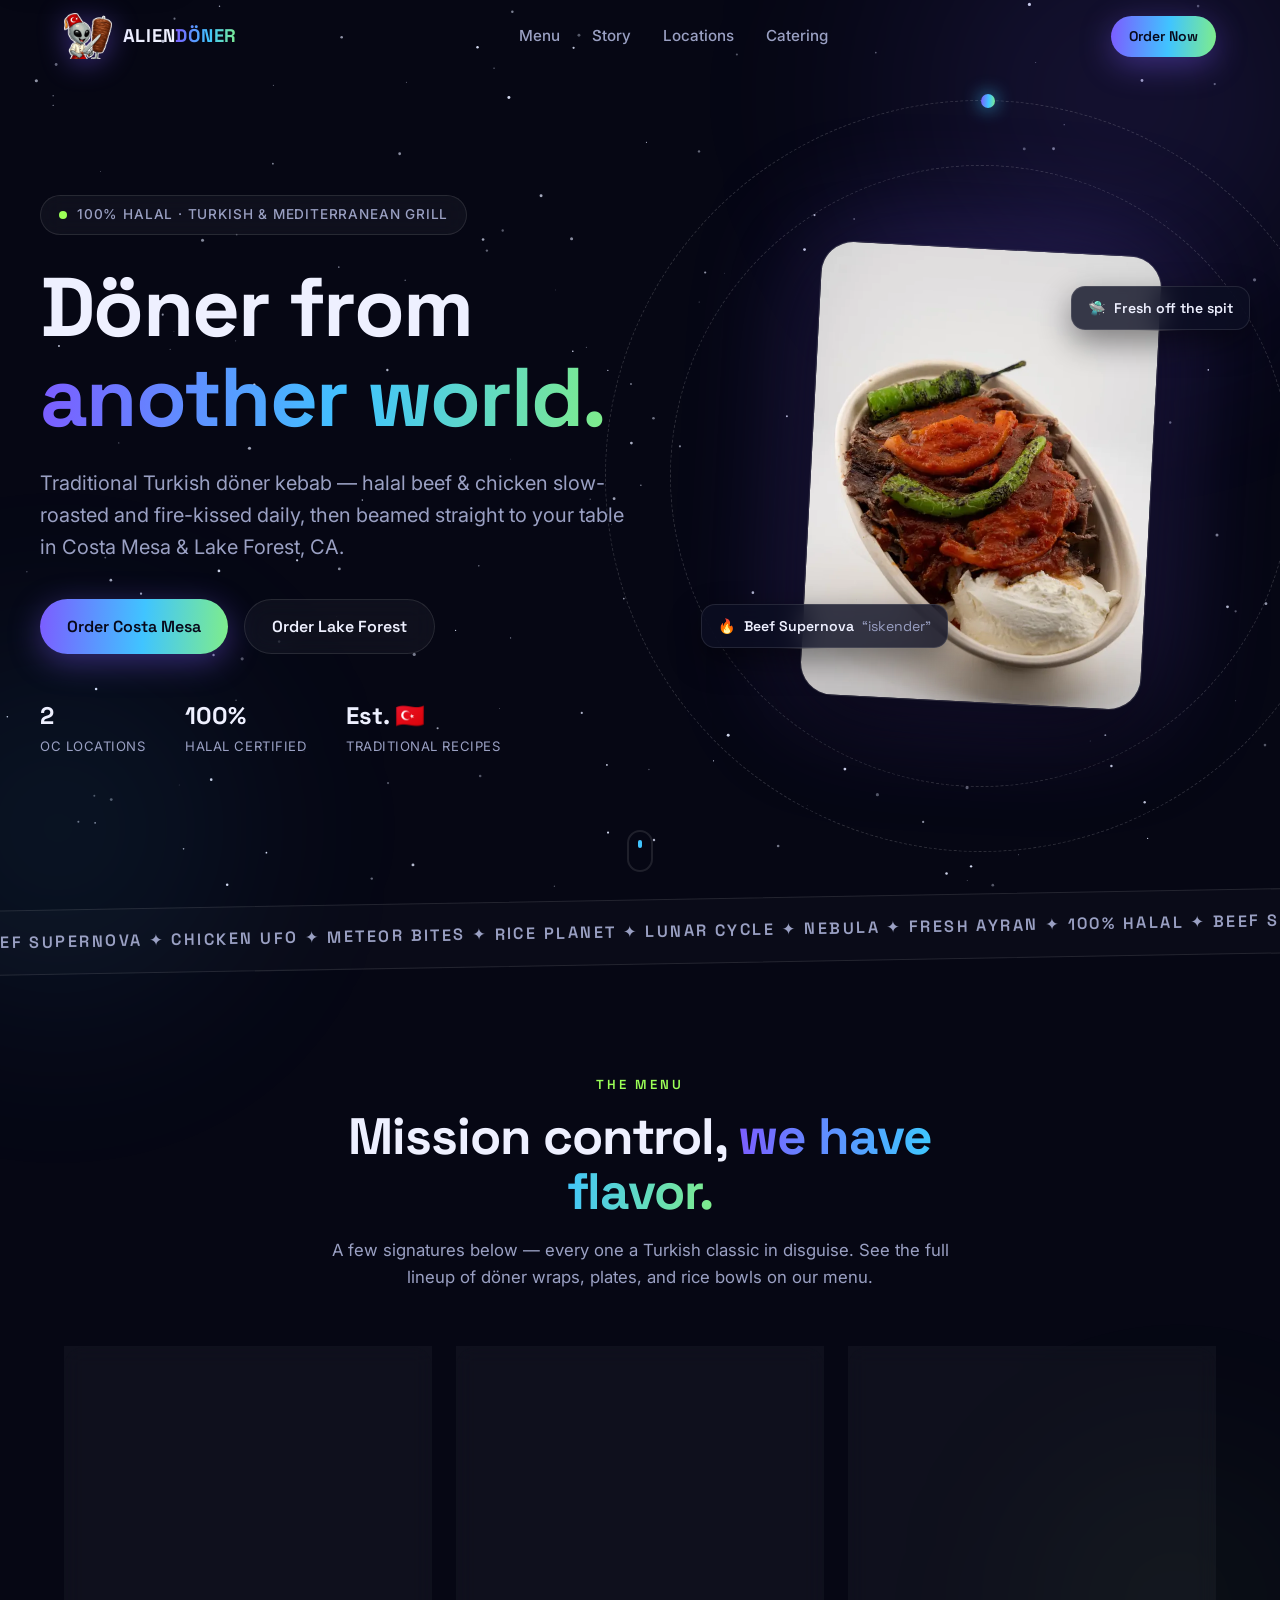
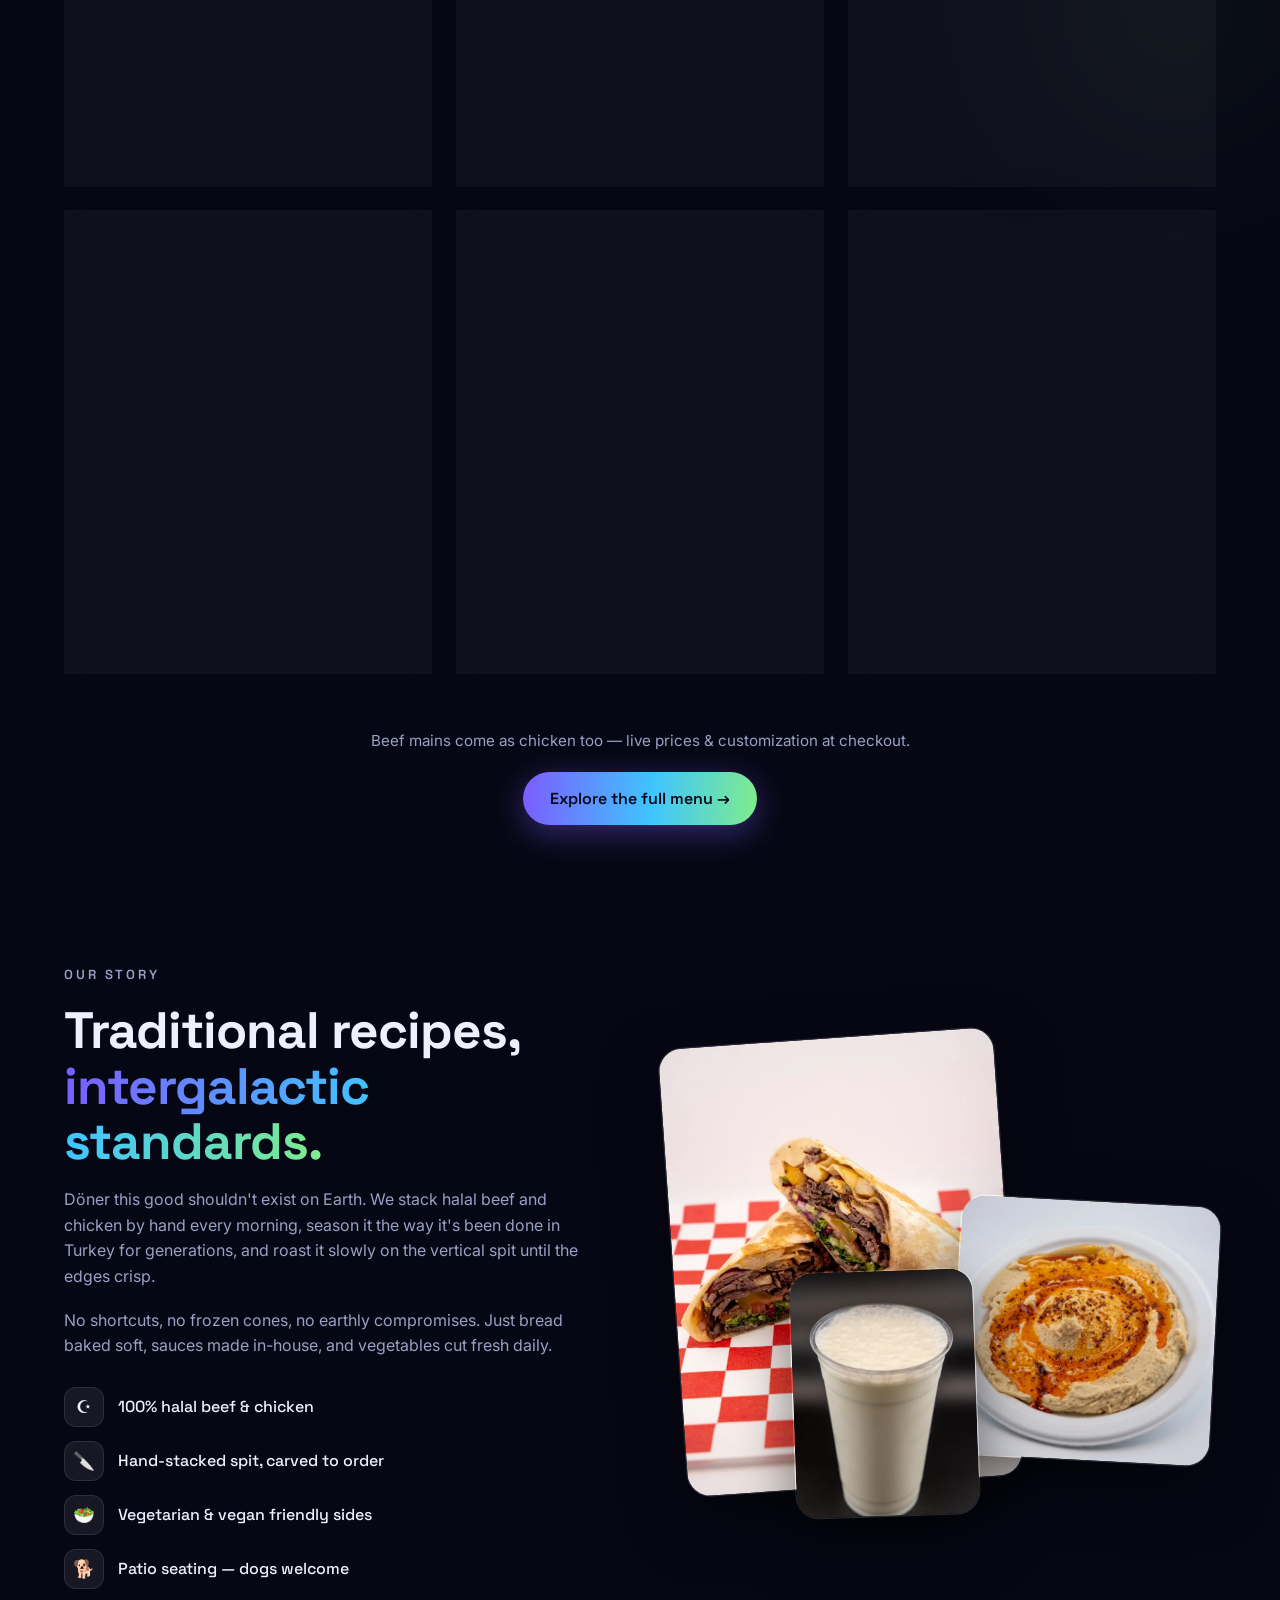
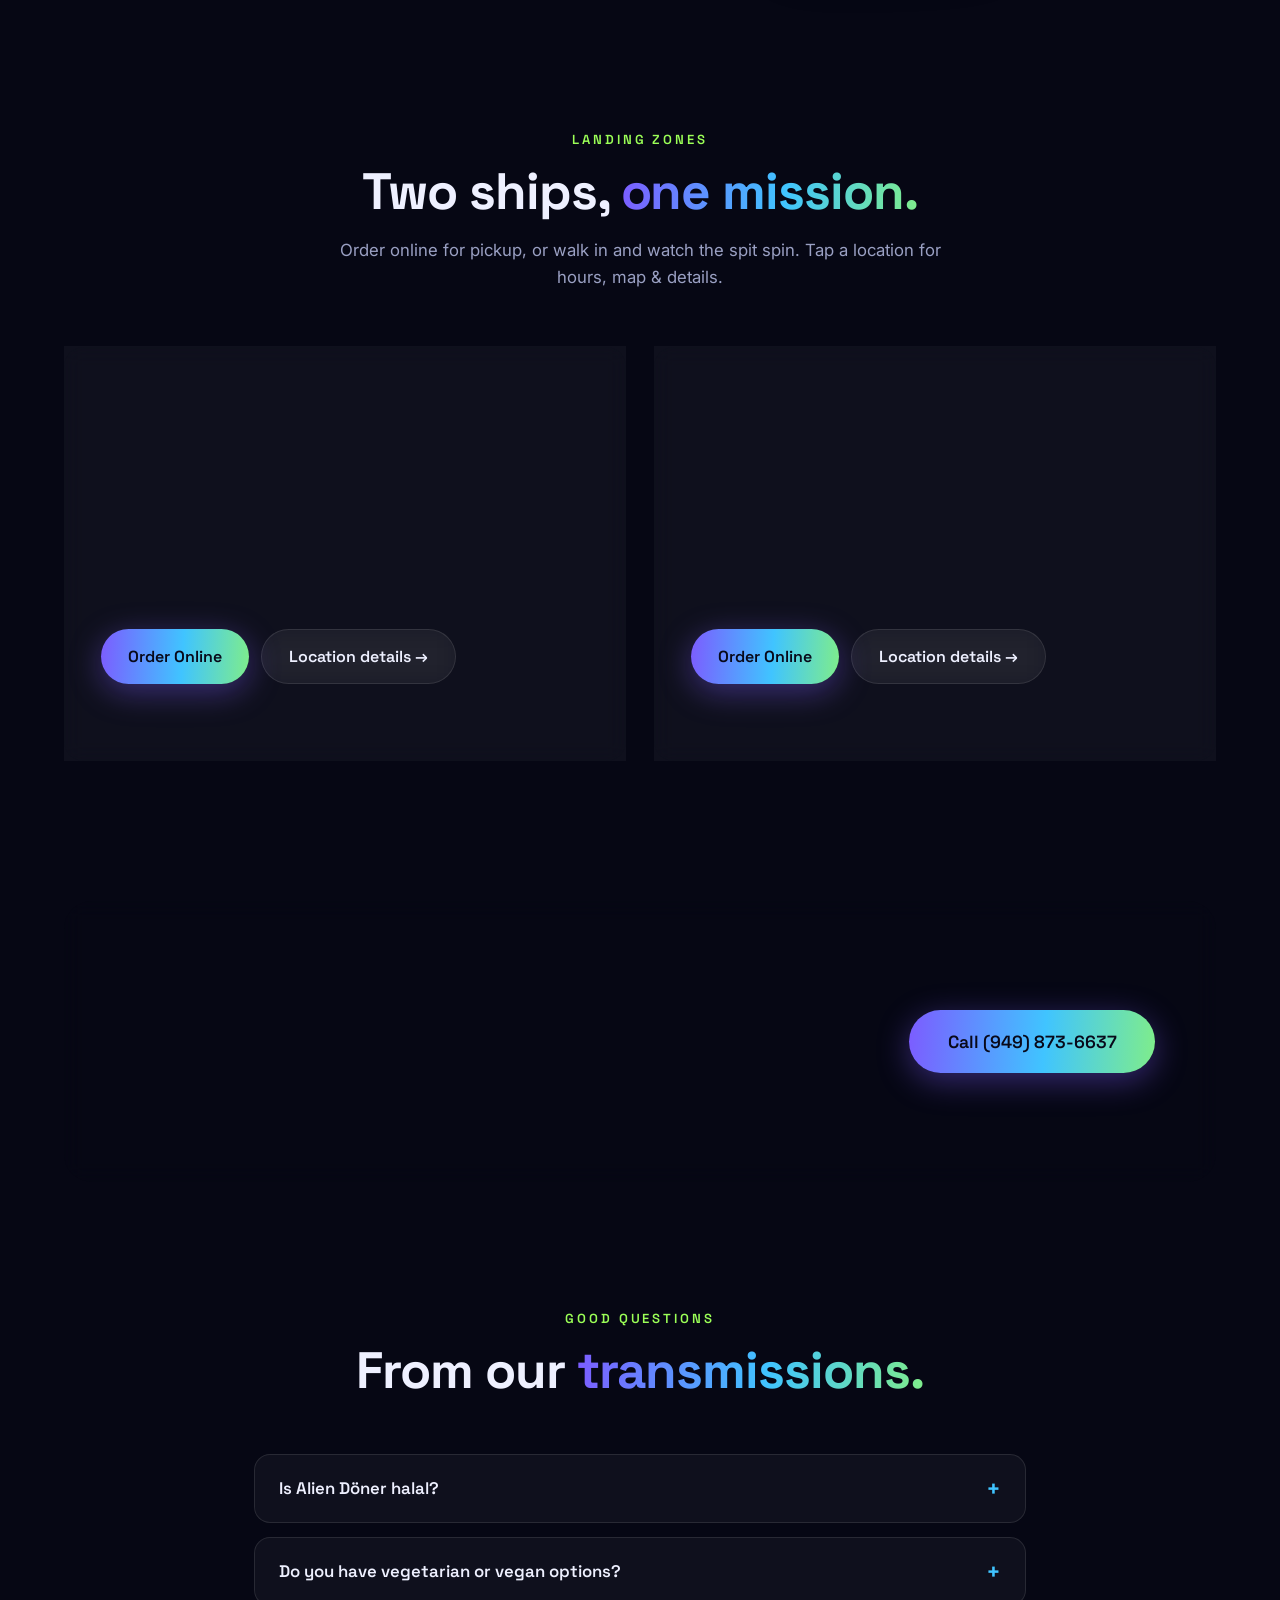
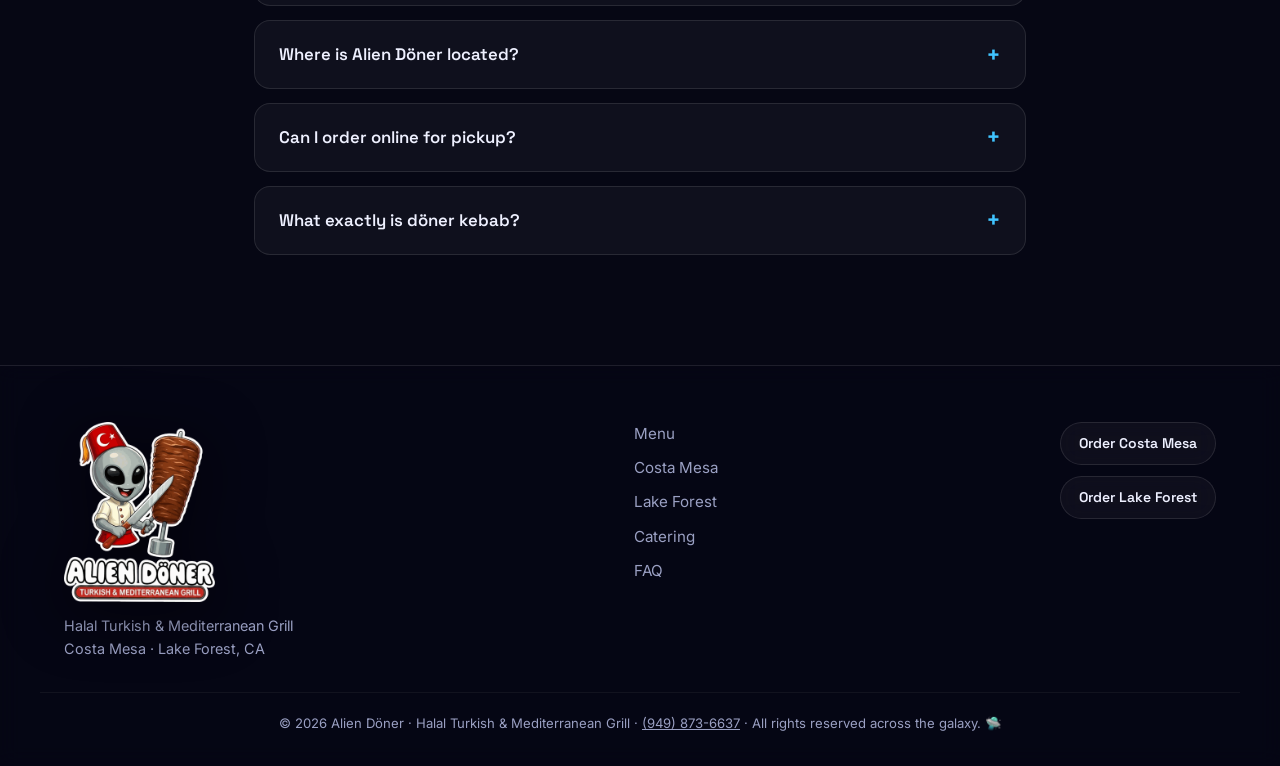
==== index.html @ 4d42b738 "Discourage pinch-zoom + harden layout at zoom/overscroll - Add maximum-scale=1, user-scalable=no, vi" ====
<!DOCTYPE html>
<html lang="en">
<head>
  <meta charset="UTF-8">
  <meta name="viewport" content="width=device-width, initial-scale=1.0, maximum-scale=1.0, user-scalable=no, viewport-fit=cover">
  <title>Alien Döner — Halal Turkish Döner &amp; Mediterranean Grill | Costa Mesa &amp; Lake Forest, CA</title>
  <meta name="description" content="Alien Döner serves 100% halal Turkish &amp; Mediterranean food — döner kebab, shawarma-style wraps, iskender, beyti &amp; rice plates — made with traditional recipes. Two Orange County locations in Costa Mesa &amp; Lake Forest, CA. Order online for pickup.">
  <link rel="canonical" href="https://aliendoner.com/">
  <meta name="theme-color" content="#060714">
  <meta name="robots" content="index, follow, max-image-preview:large">
  <meta name="keywords" content="halal döner, doner kebab, Turkish food, Mediterranean grill, shawarma, iskender, Costa Mesa halal, Lake Forest halal, Orange County döner">

  <!-- Open Graph -->
  <meta property="og:site_name" content="Alien Döner">
  <meta property="og:title" content="Alien Döner — Döner From Another World">
  <meta property="og:description" content="100% halal Turkish &amp; Mediterranean grill. Traditional recipes, cosmic flavor. Costa Mesa &amp; Lake Forest, CA.">
  <meta property="og:type" content="restaurant">
  <meta property="og:url" content="https://aliendoner.com/">
  <meta property="og:image" content="https://aliendoner.com/images/beef-supernova.jpg">
  <meta property="og:image:alt" content="Beef Supernova — halal beef döner iskender with yogurt and tomato sauce">
  <meta property="og:locale" content="en_US">
  <!-- Twitter -->
  <meta name="twitter:card" content="summary_large_image">
  <meta name="twitter:title" content="Alien Döner — Döner From Another World">
  <meta name="twitter:description" content="100% halal Turkish &amp; Mediterranean grill in Costa Mesa &amp; Lake Forest, CA.">
  <meta name="twitter:image" content="https://aliendoner.com/images/beef-supernova.jpg">

  <link rel="icon" type="image/png" href="/images/logo-mark.png">
  <link rel="apple-touch-icon" href="/images/logo-mark.png">
  <link rel="manifest" href="/site.webmanifest">
  <link rel="preconnect" href="https://fonts.googleapis.com">
  <link rel="preconnect" href="https://fonts.gstatic.com" crossorigin>
  <link href="https://fonts.googleapis.com/css2?family=Space+Grotesk:wght@400;500;600;700&family=Inter:wght@400;500;600&display=swap" rel="stylesheet">
  <link rel="stylesheet" href="/css/styles.css">

  <script type="application/ld+json">
  {
    "@context": "https://schema.org",
    "@graph": [
      {
        "@type": "WebSite",
        "@id": "https://aliendoner.com/#website",
        "url": "https://aliendoner.com/",
        "name": "Alien Döner",
        "description": "Halal Turkish & Mediterranean grill in Orange County, CA.",
        "inLanguage": "en-US"
      },
      {
        "@type": "Restaurant",
        "@id": "https://aliendoner.com/costa-mesa.html#restaurant",
        "name": "Alien Döner — Costa Mesa",
        "url": "https://aliendoner.com/costa-mesa.html",
        "image": [
          "https://aliendoner.com/images/beef-supernova.jpg",
          "https://aliendoner.com/images/chicken-ufo.jpg",
          "https://aliendoner.com/images/beef-rice-planet.jpg"
        ],
        "logo": "https://aliendoner.com/images/logo-full.png",
        "servesCuisine": ["Turkish", "Mediterranean", "Halal", "Kebab"],
        "priceRange": "$$",
        "telephone": "+19498736637",
        "menu": "https://aliendoner.com/menu.html",
        "acceptsReservations": "False",
        "address": {
          "@type": "PostalAddress",
          "streetAddress": "560 W 19th St, Ste C",
          "addressLocality": "Costa Mesa",
          "addressRegion": "CA",
          "postalCode": "92627",
          "addressCountry": "US"
        },
        "geo": { "@type": "GeoCoordinates", "latitude": 33.6386, "longitude": -117.9264 },
        "openingHoursSpecification": [
          { "@type": "OpeningHoursSpecification", "dayOfWeek": ["Sunday","Monday","Tuesday","Wednesday","Thursday"], "opens": "11:00", "closes": "23:59" },
          { "@type": "OpeningHoursSpecification", "dayOfWeek": ["Friday","Saturday"], "opens": "11:00", "closes": "02:00" }
        ],
        "sameAs": ["https://www.yelp.com/biz/alien-doner-costa-mesa-5"]
      },
      {
        "@type": "Restaurant",
        "@id": "https://aliendoner.com/lake-forest.html#restaurant",
        "name": "Alien Döner — Lake Forest",
        "url": "https://aliendoner.com/lake-forest.html",
        "image": [
          "https://aliendoner.com/images/beef-supernova.jpg",
          "https://aliendoner.com/images/chicken-ufo.jpg",
          "https://aliendoner.com/images/beef-rice-planet.jpg"
        ],
        "logo": "https://aliendoner.com/images/logo-full.png",
        "servesCuisine": ["Turkish", "Mediterranean", "Halal", "Kebab"],
        "priceRange": "$$",
        "telephone": "+19498736637",
        "menu": "https://aliendoner.com/menu.html",
        "acceptsReservations": "False",
        "address": {
          "@type": "PostalAddress",
          "streetAddress": "24301 Muirlands Blvd, Ste S",
          "addressLocality": "Lake Forest",
          "addressRegion": "CA",
          "postalCode": "92630",
          "addressCountry": "US"
        },
        "geo": { "@type": "GeoCoordinates", "latitude": 33.6456, "longitude": -117.6889 },
        "openingHoursSpecification": [
          { "@type": "OpeningHoursSpecification", "dayOfWeek": ["Monday","Tuesday","Wednesday","Thursday","Friday","Saturday","Sunday"], "opens": "11:00", "closes": "21:00" }
        ],
        "sameAs": ["https://www.yelp.com/biz/alien-doner-lake-forest-23"]
      },
      {
        "@type": "FAQPage",
        "@id": "https://aliendoner.com/#faq",
        "mainEntity": [
          { "@type": "Question", "name": "Is Alien Döner halal?", "acceptedAnswer": { "@type": "Answer", "text": "Yes. All of our beef and chicken döner is 100% halal, and it's carved fresh to order from the vertical spit." } },
          { "@type": "Question", "name": "Do you have vegetarian or vegan options?", "acceptedAnswer": { "@type": "Answer", "text": "Yes. Our hummus, babaganoush, lentil soup, spiced potatoes, and rice pilaf are vegetarian, and several are vegan-friendly." } },
          { "@type": "Question", "name": "Where is Alien Döner located?", "acceptedAnswer": { "@type": "Answer", "text": "We have two Orange County locations: 560 W 19th St in Costa Mesa, CA and 24301 Muirlands Blvd in Lake Forest, CA." } },
          { "@type": "Question", "name": "Can I order Alien Döner online for pickup?", "acceptedAnswer": { "@type": "Answer", "text": "Yes. You can order online for pickup at either location through our ordering links, or call us at (949) 873-6637." } },
          { "@type": "Question", "name": "What is döner kebab?", "acceptedAnswer": { "@type": "Answer", "text": "Döner is Turkish-style meat (beef or chicken) stacked on a vertical rotisserie and slow-roasted, then thinly carved. It's the Turkish cousin of shawarma and gyro, served in wraps, over rice, or on bread." } }
        ]
      }
    ]
  }
  </script>
</head>
<body id="top">
  <a class="skip-link" href="#maincontent">Skip to content</a>
  <canvas id="starfield" aria-hidden="true"></canvas>
  <div class="nebula nebula-1" aria-hidden="true"></div>
  <div class="nebula nebula-2" aria-hidden="true"></div>
  <div class="nebula nebula-3" aria-hidden="true"></div>

  <!-- ============ NAV ============ -->
  <header class="nav" id="nav">
    <div class="nav-inner">
      <a href="/" class="logo" aria-label="Alien Döner home">
        <img class="logo-mark" src="/images/logo-mark.png" alt="" width="46" height="44" aria-hidden="true">
        <span class="logo-text">ALIEN<em>DÖNER</em></span>
      </a>
      <nav class="nav-links" id="navLinks" aria-label="Main">
        <a href="/menu.html">Menu</a>
        <a href="#story">Story</a>
        <a href="#locations">Locations</a>
        <a href="#catering">Catering</a>
      </nav>
      <div class="nav-cta">
        <a class="btn btn-primary btn-sm" href="#locations">Order Now</a>
        <button class="nav-burger" id="navBurger" aria-label="Open menu" aria-expanded="false">
          <span></span><span></span><span></span>
        </button>
      </div>
    </div>
  </header>

  <main id="maincontent" tabindex="-1">
    <!-- ============ HERO ============ -->
    <section class="hero">
      <div class="hero-inner">
        <div class="hero-copy reveal">
          <p class="hero-badge"><span class="pulse-dot" aria-hidden="true"></span> 100% Halal · Turkish &amp; Mediterranean Grill</p>
          <h1 class="hero-title">
            Döner from<br>
            <span class="grad-text">another world.</span>
          </h1>
          <p class="hero-sub">
            Traditional Turkish döner kebab — halal beef &amp; chicken slow-roasted and fire-kissed daily,
            then beamed straight to your table in Costa Mesa &amp; Lake Forest, CA.
          </p>
          <div class="hero-actions">
            <a class="btn btn-primary" href="https://order.thisway.co/alien-doner-costa-mesa" target="_blank" rel="noopener">Order Costa Mesa</a>
            <a class="btn btn-ghost" href="https://order.thisway.co/alien-doner-lake-forest" target="_blank" rel="noopener">Order Lake Forest</a>
          </div>
          <ul class="hero-stats" aria-label="Highlights">
            <li><strong>2</strong><span>OC locations</span></li>
            <li><strong>100%</strong><span>halal certified</span></li>
            <li><strong>Est. 🇹🇷</strong><span>traditional recipes</span></li>
          </ul>
        </div>
        <div class="hero-visual reveal" aria-hidden="true">
          <div class="orbit-ring orbit-ring-1"></div>
          <div class="orbit-ring orbit-ring-2"><span class="orbit-moon"></span></div>
          <figure class="hero-planet">
            <img src="/images/beef-supernova.webp"
                 srcset="/images/beef-supernova-sm.webp 640w, /images/beef-supernova.webp 800w"
                 sizes="(max-width: 960px) 72vw, 340px"
                 alt="Beef Supernova — halal beef döner on pide bread with yogurt and tomato sauce"
                 width="800" height="1200" fetchpriority="high">
          </figure>
          <div class="hero-chip hero-chip-1"><span>🔥</span> Beef Supernova <em>“iskender”</em></div>
          <div class="hero-chip hero-chip-2"><span>🛸</span> Fresh off the spit</div>
        </div>
      </div>
      <a class="scroll-hint" href="#menu" aria-label="Scroll to menu">
        <span class="scroll-hint-dot"></span>
      </a>
    </section>

    <!-- ============ MARQUEE ============ -->
    <div class="marquee" aria-hidden="true">
      <div class="marquee-track">
        <span>BEEF SUPERNOVA ✦ CHICKEN UFO ✦ METEOR BITES ✦ RICE PLANET ✦ LUNAR CYCLE ✦ NEBULA ✦ FRESH AYRAN ✦ 100% HALAL ✦&nbsp;</span>
        <span>BEEF SUPERNOVA ✦ CHICKEN UFO ✦ METEOR BITES ✦ RICE PLANET ✦ LUNAR CYCLE ✦ NEBULA ✦ FRESH AYRAN ✦ 100% HALAL ✦&nbsp;</span>
      </div>
    </div>

    <!-- ============ MENU HIGHLIGHTS ============ -->
    <section class="section" id="menu">
      <div class="section-head reveal">
        <p class="eyebrow">The Menu</p>
        <h2>Mission control, <span class="grad-text">we have flavor.</span></h2>
        <p class="section-sub">A few signatures below — every one a Turkish classic in disguise. See the full lineup of döner wraps, plates, and rice bowls on our menu.</p>
      </div>

      <div class="menu-grid">
        <article class="card reveal">
          <div class="card-img"><img src="/images/beef-supernova.webp" srcset="/images/beef-supernova-sm.webp 640w, /images/beef-supernova.webp 800w" sizes="(max-width:760px) 90vw, 380px" alt="Beef Supernova halal döner iskender" width="800" height="1200" loading="lazy"></div>
          <div class="card-body">
            <div class="card-title"><h3>Beef Supernova</h3><span class="card-alias">“iskender”</span></div>
            <p>Halal beef döner on pide bread with yogurt, tomato sauce, and brown-butter sauce.</p>
            <span class="card-tag">Signature</span>
          </div>
        </article>
        <article class="card reveal">
          <div class="card-img"><img src="/images/beef-lunar-cycle.webp" srcset="/images/beef-lunar-cycle-sm.webp 640w, /images/beef-lunar-cycle.webp 1200w" sizes="(max-width:760px) 90vw, 380px" alt="Beef Lunar Cycle beyti döner roll" width="1200" height="800" loading="lazy"></div>
          <div class="card-body">
            <div class="card-title"><h3>Beef Lunar Cycle</h3><span class="card-alias">“beyti”</span></div>
            <p>Halal beef döner wrapped in lavash, grilled, served with tomato sauce and yogurt.</p>
          </div>
        </article>
        <article class="card reveal">
          <div class="card-img"><img src="/images/beef-meteor-bites.webp" srcset="/images/beef-meteor-bites-sm.webp 640w, /images/beef-meteor-bites.webp 1200w" sizes="(max-width:760px) 90vw, 380px" alt="Beef Meteor Bites döner over fries" width="1200" height="800" loading="lazy"></div>
          <div class="card-body">
            <div class="card-title"><h3>Beef Meteor Bites</h3><span class="card-alias">“çentik döner”</span></div>
            <p>Halal beef döner over skinny-cut fries with garlic yogurt dip and tomato sauce.</p>
          </div>
        </article>
        <article class="card reveal">
          <div class="card-img"><img src="/images/chicken-ufo.webp" srcset="/images/chicken-ufo-sm.webp 640w, /images/chicken-ufo.webp 1200w" sizes="(max-width:760px) 90vw, 380px" alt="Chicken UFO stuffed döner sandwich" width="1200" height="800" loading="lazy"></div>
          <div class="card-body">
            <div class="card-title"><h3>Chicken UFO</h3></div>
            <p>Soft bread stuffed with chicken döner, pickles, red cabbage, veggies, fries, and sauces.</p>
            <span class="card-tag">Crowd favorite</span>
          </div>
        </article>
        <article class="card reveal">
          <div class="card-img"><img src="/images/beef-rice-planet.webp" srcset="/images/beef-rice-planet-sm.webp 640w, /images/beef-rice-planet.webp 1200w" sizes="(max-width:760px) 90vw, 380px" alt="Beef Rice Planet döner rice bowl" width="1200" height="800" loading="lazy"></div>
          <div class="card-body">
            <div class="card-title"><h3>Beef Rice Planet</h3></div>
            <p>Tender halal beef döner over buttery rice pilaf with pickles, veggies, and fries.</p>
          </div>
        </article>
        <article class="card reveal">
          <div class="card-img"><img src="/images/humus.webp" srcset="/images/humus-sm.webp 640w, /images/humus.webp 1200w" sizes="(max-width:760px) 90vw, 380px" alt="Fresh hummus with tahini and olive oil" width="1200" height="1188" loading="lazy"></div>
          <div class="card-body">
            <div class="card-title"><h3>Hummus</h3></div>
            <p>Silky chickpea purée with tahini, olive oil, and warm spices. Vegan-friendly.</p>
          </div>
        </article>
      </div>

      <div class="menu-cta reveal">
        <p>Beef mains come as chicken too — live prices &amp; customization at checkout.</p>
        <a class="btn btn-primary" href="/menu.html">Explore the full menu →</a>
      </div>
    </section>

    <!-- ============ STORY ============ -->
    <section class="section section-story" id="story">
      <div class="story-grid">
        <div class="story-copy reveal">
          <p class="eyebrow">Our Story</p>
          <h2>Traditional recipes,<br><span class="grad-text">intergalactic standards.</span></h2>
          <p>
            Döner this good shouldn't exist on Earth. We stack halal beef and chicken by hand every
            morning, season it the way it's been done in Turkey for generations, and roast it slowly
            on the vertical spit until the edges crisp.
          </p>
          <p>
            No shortcuts, no frozen cones, no earthly compromises. Just bread baked soft, sauces made
            in-house, and vegetables cut fresh daily.
          </p>
          <ul class="story-points">
            <li><span aria-hidden="true">☪️</span> 100% halal beef &amp; chicken</li>
            <li><span aria-hidden="true">🔪</span> Hand-stacked spit, carved to order</li>
            <li><span aria-hidden="true">🥗</span> Vegetarian &amp; vegan friendly sides</li>
            <li><span aria-hidden="true">🐕</span> Patio seating — dogs welcome</li>
          </ul>
        </div>
        <div class="story-visual reveal" aria-hidden="true">
          <div class="story-img story-img-1"><img src="/images/beef-wraps.webp" alt="" width="640" height="960" loading="lazy"></div>
          <div class="story-img story-img-2"><img src="/images/humus.webp" alt="" width="600" height="594" loading="lazy"></div>
          <div class="story-img story-img-3"><img src="/images/ayran.webp" alt="" width="640" height="960" loading="lazy"></div>
        </div>
      </div>
    </section>

    <!-- ============ LOCATIONS ============ -->
    <section class="section" id="locations">
      <div class="section-head reveal">
        <p class="eyebrow">Landing Zones</p>
        <h2>Two ships, <span class="grad-text">one mission.</span></h2>
        <p class="section-sub">Order online for pickup, or walk in and watch the spit spin. Tap a location for hours, map &amp; details.</p>
      </div>
      <div class="loc-grid">
        <article class="loc-card reveal">
          <h3>Costa Mesa</h3>
          <p class="loc-addr">560 W 19th St, Ste C<br>Costa Mesa, CA 92627</p>
          <dl class="loc-hours">
            <div><dt>Sun – Thu</dt><dd>11:00 AM – 12:00 AM</dd></div>
            <div><dt>Fri – Sat</dt><dd>11:00 AM – 2:00 AM</dd></div>
          </dl>
          <p class="loc-phone"><a href="tel:+19498736637">(949) 873-6637</a></p>
          <div class="loc-actions">
            <a class="btn btn-primary" href="https://order.thisway.co/alien-doner-costa-mesa" target="_blank" rel="noopener">Order Online</a>
            <a class="btn btn-ghost" href="/costa-mesa.html">Location details →</a>
          </div>
          <span class="loc-note">Open late — the mothership never sleeps early.</span>
        </article>
        <article class="loc-card reveal">
          <h3>Lake Forest</h3>
          <p class="loc-addr">24301 Muirlands Blvd, Ste S<br>Lake Forest, CA 92630</p>
          <dl class="loc-hours">
            <div><dt>Every day</dt><dd>11:00 AM – 9:00 PM</dd></div>
          </dl>
          <p class="loc-phone"><a href="tel:+19498736637">(949) 873-6637</a></p>
          <div class="loc-actions">
            <a class="btn btn-primary" href="https://order.thisway.co/alien-doner-lake-forest" target="_blank" rel="noopener">Order Online</a>
            <a class="btn btn-ghost" href="/lake-forest.html">Location details →</a>
          </div>
          <span class="loc-note">Patio seating · dogs welcome.</span>
        </article>
      </div>
    </section>

    <!-- ============ CATERING ============ -->
    <section class="section" id="catering">
      <div class="catering-banner reveal">
        <div>
          <p class="eyebrow">Catering</p>
          <h2>Feed your whole <span class="grad-text">crew.</span></h2>
          <p>Office landings, birthday invasions, weddings of any species — we cater halal Turkish feasts across Orange County.</p>
        </div>
        <a class="btn btn-primary btn-lg" href="tel:+19498736637">Call (949) 873-6637</a>
      </div>
    </section>

    <!-- ============ FAQ ============ -->
    <section class="faq" id="faq" aria-labelledby="faq-h">
      <div class="section-head reveal">
        <p class="eyebrow">Good Questions</p>
        <h2 id="faq-h">From our <span class="grad-text">transmissions.</span></h2>
      </div>
      <details class="faq-item reveal">
        <summary>Is Alien Döner halal?</summary>
        <div class="faq-body">Yes — all of our beef and chicken döner is 100% halal, carved fresh to order from the vertical spit.</div>
      </details>
      <details class="faq-item reveal">
        <summary>Do you have vegetarian or vegan options?</summary>
        <div class="faq-body">Yes. Our hummus, babaganoush, lentil soup, spiced potatoes, and rice pilaf are vegetarian, and several are vegan-friendly. Just ask when you order.</div>
      </details>
      <details class="faq-item reveal">
        <summary>Where is Alien Döner located?</summary>
        <div class="faq-body">Two Orange County spots: <a href="/costa-mesa.html">560 W 19th St in Costa Mesa</a> and <a href="/lake-forest.html">24301 Muirlands Blvd in Lake Forest</a>.</div>
      </details>
      <details class="faq-item reveal">
        <summary>Can I order online for pickup?</summary>
        <div class="faq-body">Absolutely. Order online for <a href="https://order.thisway.co/alien-doner-costa-mesa" target="_blank" rel="noopener">Costa Mesa</a> or <a href="https://order.thisway.co/alien-doner-lake-forest" target="_blank" rel="noopener">Lake Forest</a>, or call (949) 873-6637.</div>
      </details>
      <details class="faq-item reveal">
        <summary>What exactly is döner kebab?</summary>
        <div class="faq-body">Döner is Turkish-style meat (beef or chicken) stacked on a vertical rotisserie and slow-roasted, then thinly carved — the Turkish cousin of shawarma and gyro. We serve it in wraps, over rice, and on bread.</div>
      </details>
    </section>
  </main>

  <!-- ============ FOOTER ============ -->
  <footer class="footer">
    <div class="footer-inner">
      <div class="footer-brand">
        <img class="footer-logo" src="/images/logo-full.png" alt="Alien Döner — Turkish &amp; Mediterranean Grill" width="180" height="214" loading="lazy">
        <p>Halal Turkish &amp; Mediterranean Grill<br>Costa Mesa · Lake Forest, CA</p>
      </div>
      <nav class="footer-links" aria-label="Footer">
        <a href="/menu.html">Menu</a>
        <a href="/costa-mesa.html">Costa Mesa</a>
        <a href="/lake-forest.html">Lake Forest</a>
        <a href="#catering">Catering</a>
        <a href="#faq">FAQ</a>
      </nav>
      <div class="footer-order">
        <a class="btn btn-ghost btn-sm" href="https://order.thisway.co/alien-doner-costa-mesa" target="_blank" rel="noopener">Order Costa Mesa</a>
        <a class="btn btn-ghost btn-sm" href="https://order.thisway.co/alien-doner-lake-forest" target="_blank" rel="noopener">Order Lake Forest</a>
      </div>
    </div>
    <p class="footer-fine">© <span id="year">2026</span> Alien Döner · Halal Turkish &amp; Mediterranean Grill · <a href="tel:+19498736637" style="color:inherit">(949) 873-6637</a> · All rights reserved across the galaxy. 🛸</p>
  </footer>

  <script src="/js/main.js" defer></script>
</body>
</html>
---- css/styles.css ----
/* ================================================================
   ALIEN DÖNER — cosmic design system
   ================================================================ */
:root {
  --bg: #060714;
  --bg-raise: #0c0e22;
  --surface: rgba(255, 255, 255, 0.04);
  --surface-2: rgba(255, 255, 255, 0.07);
  --stroke: rgba(255, 255, 255, 0.1);
  --text: #eef0ff;
  --text-dim: #9aa0c3;
  --accent: #7c5cff;
  --accent-2: #40c4ff;
  --alien: #9bff57;
  --grad: linear-gradient(94deg, #7c5cff 0%, #40c4ff 55%, #9bff57 120%);
  --radius: 20px;
  --font-display: "Space Grotesk", system-ui, sans-serif;
  --font-body: "Inter", system-ui, sans-serif;
  --nav-h: 72px;
}

* { margin: 0; padding: 0; box-sizing: border-box; }

html {
  scroll-behavior: smooth;
  scroll-padding-top: calc(var(--nav-h) + 12px);
  overflow-x: clip;
  background: var(--bg);
  -webkit-text-size-adjust: 100%;
  overscroll-behavior-y: none;
}

body {
  background: var(--bg);
  color: var(--text);
  font-family: var(--font-body);
  font-size: 1rem;
  line-height: 1.6;
  overflow-x: hidden;
  -webkit-font-smoothing: antialiased;
}

img { max-width: 100%; display: block; }
a { color: inherit; }

h1, h2, h3 { font-family: var(--font-display); line-height: 1.08; letter-spacing: -0.02em; }

::selection { background: var(--accent); color: #fff; }

/* ---------- cosmic backdrop ---------- */
#starfield {
  position: fixed; inset: 0;
  width: 100%; height: 100%;
  z-index: 0; pointer-events: none;
}

.nebula {
  position: fixed; z-index: 0; pointer-events: none;
  border-radius: 50%; filter: blur(90px); opacity: 0.5;
  animation: drift 24s ease-in-out infinite alternate;
}
.nebula-1 { width: 55vw; height: 55vw; top: -20vw; right: -15vw; background: radial-gradient(circle, rgba(124, 92, 255, 0.35), transparent 65%); }
.nebula-2 { width: 45vw; height: 45vw; top: 60vh; left: -18vw; background: radial-gradient(circle, rgba(64, 196, 255, 0.22), transparent 65%); animation-delay: -8s; }
.nebula-3 { width: 40vw; height: 40vw; top: 150vh; right: -12vw; background: radial-gradient(circle, rgba(155, 255, 87, 0.12), transparent 65%); animation-delay: -16s; }

@keyframes drift {
  from { transform: translate3d(0, 0, 0) scale(1); }
  to   { transform: translate3d(4vw, 3vh, 0) scale(1.12); }
}

main, .footer, .marquee { position: relative; z-index: 1; }

/* ---------- buttons ---------- */
.btn {
  display: inline-flex; align-items: center; justify-content: center; gap: 0.5em;
  font-family: var(--font-display); font-weight: 600; font-size: 1rem;
  padding: 0.85em 1.7em; border-radius: 999px; white-space: nowrap;
  text-decoration: none; cursor: pointer; border: 0;
  transition: transform 0.25s cubic-bezier(0.34, 1.56, 0.64, 1), box-shadow 0.25s ease, background 0.25s ease;
  will-change: transform;
}
.btn-primary {
  background: var(--grad); color: #08091a;
  box-shadow: 0 8px 32px rgba(124, 92, 255, 0.4);
}
.btn-primary:hover { transform: translateY(-3px) scale(1.02); box-shadow: 0 14px 44px rgba(64, 196, 255, 0.45); }
.btn-ghost {
  background: var(--surface); color: var(--text);
  border: 1px solid var(--stroke);
  backdrop-filter: blur(12px);
}
.btn-ghost:hover { background: var(--surface-2); transform: translateY(-3px); border-color: rgba(255, 255, 255, 0.25); }
.btn-sm { font-size: 0.875rem; padding: 0.65em 1.3em; }
.btn-lg { font-size: 1.1rem; padding: 1em 2.2em; }

/* ---------- nav ---------- */
.nav {
  position: fixed; top: 0; left: 0; right: 0; z-index: 50;
  transition: background 0.35s ease, border-color 0.35s ease, backdrop-filter 0.35s ease;
  border-bottom: 1px solid transparent;
}
.nav.is-scrolled {
  background: rgba(6, 7, 20, 0.72);
  backdrop-filter: blur(18px) saturate(1.4);
  -webkit-backdrop-filter: blur(18px) saturate(1.4);
  border-bottom-color: var(--stroke);
}
.nav-inner {
  max-width: 1200px; margin: 0 auto; height: var(--nav-h);
  padding: 0 24px;
  display: flex; align-items: center; justify-content: space-between; gap: 24px;
}
.logo { display: flex; align-items: center; gap: 11px; text-decoration: none; }
.logo-mark {
  width: auto; height: 46px; display: block;
  filter: drop-shadow(0 4px 14px rgba(124, 92, 255, 0.45));
  animation: hover-bob 4s ease-in-out infinite;
  transition: transform 0.3s ease;
}
.logo:hover .logo-mark { transform: scale(1.06) rotate(2deg); }
@keyframes hover-bob {
  0%, 100% { transform: translateY(0) rotate(-2deg); }
  50% { transform: translateY(-4px) rotate(2deg); }
}
.logo-text {
  font-family: var(--font-display); font-weight: 700; font-size: 1.15rem; letter-spacing: 0.04em;
}
.logo-text em { font-style: normal; background: var(--grad); -webkit-background-clip: text; background-clip: text; color: transparent; }

.nav-links { display: flex; gap: 32px; }
.nav-links a {
  text-decoration: none; color: var(--text-dim); font-size: 0.95rem; font-weight: 500;
  transition: color 0.2s ease; position: relative;
}
.nav-links a::after {
  content: ""; position: absolute; left: 0; bottom: -6px; height: 2px; width: 0;
  background: var(--grad); border-radius: 2px; transition: width 0.25s ease;
}
.nav-links a:hover { color: var(--text); }
.nav-links a:hover::after { width: 100%; }

.nav-cta { display: flex; align-items: center; gap: 14px; }
.nav-burger {
  display: none; flex-direction: column; gap: 5px;
  background: none; border: 0; cursor: pointer; padding: 8px;
}
.nav-burger span { width: 22px; height: 2px; background: var(--text); border-radius: 2px; transition: transform 0.3s ease, opacity 0.3s ease; }
.nav-burger[aria-expanded="true"] span:nth-child(1) { transform: translateY(7px) rotate(45deg); }
.nav-burger[aria-expanded="true"] span:nth-child(2) { opacity: 0; }
.nav-burger[aria-expanded="true"] span:nth-child(3) { transform: translateY(-7px) rotate(-45deg); }

/* ---------- hero ---------- */
.hero {
  min-height: 100svh;
  display: flex; flex-direction: column; justify-content: center;
  padding: calc(var(--nav-h) + 40px) 24px 60px;
  position: relative;
}
.hero-inner {
  max-width: 1200px; margin: 0 auto; width: 100%;
  display: grid; grid-template-columns: 1.1fr 0.9fr; gap: 48px; align-items: center;
}
.hero-badge {
  display: inline-flex; align-items: center; gap: 10px;
  font-size: 0.85rem; font-weight: 500; letter-spacing: 0.06em; text-transform: uppercase;
  color: var(--text-dim);
  border: 1px solid var(--stroke); border-radius: 999px;
  padding: 8px 18px; margin-bottom: 28px;
  background: var(--surface); backdrop-filter: blur(12px);
}
.pulse-dot {
  width: 8px; height: 8px; border-radius: 50%; background: var(--alien);
  box-shadow: 0 0 0 0 rgba(155, 255, 87, 0.6);
  animation: pulse 2s infinite;
}
@keyframes pulse {
  0% { box-shadow: 0 0 0 0 rgba(155, 255, 87, 0.55); }
  70% { box-shadow: 0 0 0 10px rgba(155, 255, 87, 0); }
  100% { box-shadow: 0 0 0 0 rgba(155, 255, 87, 0); }
}
.hero-title {
  font-size: clamp(2.8rem, 7vw, 5.2rem);
  font-weight: 700; margin-bottom: 24px;
}
.grad-text {
  background: var(--grad);
  -webkit-background-clip: text; background-clip: text; color: transparent;
}
.hero-sub {
  font-size: clamp(1.05rem, 1.6vw, 1.25rem); color: var(--text-dim);
  max-width: 46ch; margin-bottom: 36px;
}
.hero-actions { display: flex; flex-wrap: wrap; gap: 16px; margin-bottom: 44px; }
.hero-stats {
  display: flex; gap: 40px; list-style: none;
}
.hero-stats li { display: flex; flex-direction: column; }
.hero-stats strong { font-family: var(--font-display); font-size: 1.5rem; }
.hero-stats span { font-size: 0.82rem; color: var(--text-dim); letter-spacing: 0.04em; text-transform: uppercase; }

/* hero visual */
.hero-visual { position: relative; display: grid; place-items: center; min-height: 420px; }
.hero-planet {
  width: min(340px, 72vw); aspect-ratio: 3/4;
  border-radius: 32px; overflow: hidden;
  box-shadow:
    0 0 0 1px rgba(255, 255, 255, 0.12),
    0 30px 80px rgba(0, 0, 0, 0.6),
    0 0 120px rgba(124, 92, 255, 0.35);
  transform: rotate(3deg);
  animation: float 7s ease-in-out infinite;
}
.hero-planet img { width: 100%; height: 100%; object-fit: cover; }
@keyframes float {
  0%, 100% { transform: rotate(3deg) translateY(0); }
  50% { transform: rotate(2deg) translateY(-14px); }
}
.orbit-ring {
  position: absolute; border: 1px dashed rgba(255, 255, 255, 0.16); border-radius: 50%;
}
.orbit-ring-1 { width: 120%; aspect-ratio: 1; animation: spin 40s linear infinite; }
.orbit-ring-2 { width: 145%; aspect-ratio: 1; animation: spin 60s linear infinite reverse; }
.orbit-moon {
  position: absolute; top: -7px; left: 50%;
  width: 14px; height: 14px; border-radius: 50%;
  background: var(--grad);
  box-shadow: 0 0 18px rgba(64, 196, 255, 0.9);
}
@keyframes spin { to { transform: rotate(360deg); } }
.hero-chip {
  position: absolute;
  display: flex; align-items: center; gap: 8px;
  background: rgba(12, 14, 34, 0.8); backdrop-filter: blur(14px);
  border: 1px solid var(--stroke); border-radius: 14px;
  padding: 10px 16px;
  font-family: var(--font-display); font-size: 0.88rem; font-weight: 600;
  box-shadow: 0 12px 32px rgba(0, 0, 0, 0.45);
}
.hero-chip em { font-style: normal; color: var(--text-dim); font-weight: 400; }
.hero-chip-1 { bottom: 12%; left: -4%; animation: float 6s ease-in-out infinite 0.6s; }
.hero-chip-2 { top: 8%; right: -2%; animation: float 8s ease-in-out infinite 1.2s; }

.scroll-hint {
  position: absolute; bottom: 28px; left: 50%; transform: translateX(-50%);
  width: 26px; height: 42px; border: 2px solid var(--stroke); border-radius: 14px;
  display: flex; justify-content: center; padding-top: 8px;
}
.scroll-hint-dot {
  width: 4px; height: 8px; border-radius: 4px; background: var(--accent-2);
  animation: scroll-dot 1.8s ease-in-out infinite;
}
@keyframes scroll-dot {
  0% { transform: translateY(0); opacity: 1; }
  70% { transform: translateY(14px); opacity: 0; }
  100% { transform: translateY(0); opacity: 0; }
}

/* ---------- marquee ---------- */
.marquee {
  overflow: hidden; white-space: nowrap;
  border-top: 1px solid var(--stroke); border-bottom: 1px solid var(--stroke);
  padding: 18px 0;
  background: rgba(255, 255, 255, 0.02);
  transform: rotate(-1deg) scale(1.02);
  margin: 0 -12px;
}
.marquee-track {
  display: inline-flex;
  animation: marquee 30s linear infinite;
  font-family: var(--font-display); font-weight: 600; font-size: 1rem;
  letter-spacing: 0.14em; color: var(--text-dim);
}
@keyframes marquee { to { transform: translateX(-50%); } }

/* ---------- sections ---------- */
.section { max-width: 1200px; margin: 0 auto; padding: 110px 24px 30px; }
.section-head { text-align: center; max-width: 640px; margin: 0 auto 56px; }
.eyebrow {
  font-family: var(--font-display); font-size: 0.82rem; font-weight: 600;
  letter-spacing: 0.22em; text-transform: uppercase;
  color: var(--alien); margin-bottom: 14px;
}
.section-head h2, .story-copy h2, .catering-banner h2 {
  font-size: clamp(2rem, 4.5vw, 3.2rem); font-weight: 700; margin-bottom: 18px;
}
.section-sub { color: var(--text-dim); font-size: 1.05rem; }

/* ---------- menu ---------- */
.menu-filters {
  display: flex; flex-wrap: wrap; justify-content: center; gap: 12px; margin-bottom: 48px;
}
.chip {
  font-family: var(--font-display); font-weight: 600; font-size: 0.92rem;
  color: var(--text-dim); background: var(--surface);
  border: 1px solid var(--stroke); border-radius: 999px;
  padding: 10px 22px; cursor: pointer;
  transition: all 0.25s ease;
}
.chip:hover { color: var(--text); border-color: rgba(255, 255, 255, 0.3); }
.chip.is-active {
  background: var(--grad); color: #08091a; border-color: transparent;
  box-shadow: 0 6px 24px rgba(124, 92, 255, 0.35);
}

.menu-grid {
  display: grid; grid-template-columns: repeat(auto-fill, minmax(280px, 1fr)); gap: 24px;
}
.card {
  background: var(--surface);
  border: 1px solid var(--stroke); border-radius: var(--radius);
  overflow: hidden;
  backdrop-filter: blur(10px);
  transition: transform 0.35s cubic-bezier(0.34, 1.4, 0.64, 1), box-shadow 0.35s ease, border-color 0.35s ease, opacity 0.3s ease;
}
.card:hover {
  transform: translateY(-8px);
  border-color: rgba(124, 92, 255, 0.5);
  box-shadow: 0 24px 60px rgba(0, 0, 0, 0.5), 0 0 40px rgba(124, 92, 255, 0.15);
}
.card.is-hidden { display: none; }
.card-img { aspect-ratio: 4/3; overflow: hidden; background: #e9e9ef; }
.card-img img {
  width: 100%; height: 100%; object-fit: cover;
  transition: transform 0.6s cubic-bezier(0.22, 1, 0.36, 1);
}
.card:hover .card-img img { transform: scale(1.06); }
.card-body { padding: 20px 22px 24px; }
.card-title { display: flex; align-items: baseline; gap: 10px; flex-wrap: wrap; margin-bottom: 8px; }
.card-title h3 { font-size: 1.2rem; font-weight: 700; }
.card-alias { font-size: 0.82rem; color: var(--accent-2); font-style: italic; }
.card-body p { font-size: 0.92rem; color: var(--text-dim); }
.card-tag {
  display: inline-block; margin-top: 14px;
  font-family: var(--font-display); font-size: 0.72rem; font-weight: 600;
  letter-spacing: 0.12em; text-transform: uppercase;
  color: var(--alien); border: 1px solid rgba(155, 255, 87, 0.35);
  border-radius: 999px; padding: 4px 12px;
  background: rgba(155, 255, 87, 0.07);
}
.menu-cta { text-align: center; margin-top: 56px; }
.menu-cta p { color: var(--text-dim); margin-bottom: 18px; font-size: 0.95rem; }

/* ---------- story ---------- */
.story-grid {
  display: grid; grid-template-columns: 1fr 1fr; gap: 64px; align-items: center;
}
.story-copy p { color: var(--text-dim); margin-bottom: 18px; max-width: 52ch; }
.story-points { list-style: none; margin-top: 28px; display: grid; gap: 14px; }
.story-points li {
  display: flex; align-items: center; gap: 14px;
  font-family: var(--font-display); font-weight: 500;
}
.story-points span {
  display: grid; place-items: center;
  width: 40px; height: 40px; border-radius: 12px;
  background: var(--surface-2); border: 1px solid var(--stroke);
  font-size: 1.1rem;
}
.story-visual { position: relative; min-height: 480px; }
.story-img {
  position: absolute; border-radius: 24px; overflow: hidden;
  border: 1px solid rgba(255, 255, 255, 0.14);
  box-shadow: 0 24px 60px rgba(0, 0, 0, 0.55);
}
.story-img img { width: 100%; height: 100%; object-fit: cover; }
.story-img-1 { width: 62%; aspect-ratio: 3/4; top: 0; left: 0; transform: rotate(-4deg); animation: float 8s ease-in-out infinite; }
.story-img-2 { width: 48%; aspect-ratio: 1; top: 34%; right: 0; transform: rotate(3deg); animation: float 9s ease-in-out infinite 1s; }
.story-img-3 { width: 34%; aspect-ratio: 3/4; bottom: 0; left: 22%; transform: rotate(-2deg); animation: float 7s ease-in-out infinite 2s; }

/* ---------- locations ---------- */
.loc-grid { display: grid; grid-template-columns: 1fr 1fr; gap: 28px; }
.loc-card {
  background: var(--surface); border: 1px solid var(--stroke); border-radius: var(--radius);
  padding: 36px; backdrop-filter: blur(10px);
  display: flex; flex-direction: column; gap: 18px;
  position: relative; overflow: hidden;
  transition: transform 0.35s ease, border-color 0.35s ease, box-shadow 0.35s ease;
}
.loc-card::before {
  content: ""; position: absolute; top: 0; left: 0; right: 0; height: 3px;
  background: var(--grad);
}
.loc-card:hover {
  transform: translateY(-6px); border-color: rgba(64, 196, 255, 0.4);
  box-shadow: 0 24px 60px rgba(0, 0, 0, 0.5);
}
.loc-card h3 { font-size: 1.7rem; }
.loc-addr { color: var(--text-dim); }
.loc-hours { display: grid; gap: 6px; }
.loc-hours div { display: flex; justify-content: space-between; gap: 16px; border-bottom: 1px dashed var(--stroke); padding-bottom: 6px; }
.loc-hours dt { color: var(--text-dim); font-size: 0.92rem; }
.loc-hours dd { font-family: var(--font-display); font-weight: 600; font-size: 0.92rem; }
.loc-phone a { color: var(--accent-2); text-decoration: none; font-family: var(--font-display); font-weight: 600; }
.loc-phone a:hover { text-decoration: underline; }
.loc-actions { display: flex; flex-wrap: wrap; gap: 12px; margin-top: auto; }
.loc-note { font-size: 0.85rem; color: var(--text-dim); font-style: italic; }

/* ---------- catering ---------- */
.catering-banner {
  background: linear-gradient(120deg, rgba(124, 92, 255, 0.16), rgba(64, 196, 255, 0.1) 60%, rgba(155, 255, 87, 0.08));
  border: 1px solid rgba(124, 92, 255, 0.35);
  border-radius: 28px;
  padding: clamp(32px, 5vw, 60px);
  display: flex; align-items: center; justify-content: space-between; gap: 32px; flex-wrap: wrap;
  backdrop-filter: blur(10px);
}
.catering-banner p:last-of-type { color: var(--text-dim); max-width: 48ch; }

/* ---------- footer ---------- */
.footer {
  margin-top: 110px;
  border-top: 1px solid var(--stroke);
  background: rgba(6, 7, 20, 0.85);
  backdrop-filter: blur(10px);
}
.footer-inner {
  max-width: 1200px; margin: 0 auto; padding: 56px 24px 32px;
  display: flex; justify-content: space-between; gap: 40px; flex-wrap: wrap;
}
.footer-logo { width: auto; height: 180px; margin-bottom: 8px; filter: drop-shadow(0 10px 30px rgba(0, 0, 0, 0.5)); }
.footer-brand p { color: var(--text-dim); font-size: 0.9rem; margin-top: 12px; }
.footer-links { display: flex; flex-direction: column; gap: 10px; }
.footer-links a { color: var(--text-dim); text-decoration: none; font-size: 0.95rem; transition: color 0.2s; }
.footer-links a:hover { color: var(--text); }
.footer-order { display: flex; flex-direction: column; gap: 12px; align-items: flex-start; }
.footer-fine {
  text-align: center; color: var(--text-dim); font-size: 0.82rem;
  padding: 20px 24px 32px; border-top: 1px solid rgba(255, 255, 255, 0.05);
  max-width: 1200px; margin: 0 auto;
}

/* ---------- reveal on scroll ---------- */
.reveal { opacity: 0; transform: translateY(28px); transition: opacity 0.7s ease, transform 0.7s cubic-bezier(0.22, 1, 0.36, 1); }
.reveal.is-visible { opacity: 1; transform: none; }

/* ---------- responsive ---------- */
@media (max-width: 960px) {
  .hero-inner { grid-template-columns: 1fr; gap: 64px; text-align: center; }
  .hero-badge { margin-inline: auto; }
  .hero-sub { margin-inline: auto; }
  .hero-actions, .hero-stats { justify-content: center; }
  .hero-visual { min-height: 380px; }
  .hero-chip-1 { left: 2%; }
  .hero-chip-2 { right: 2%; }
  .story-grid { grid-template-columns: 1fr; gap: 56px; }
  .story-visual { min-height: 420px; max-width: 480px; margin-inline: auto; width: 100%; }
  .loc-grid { grid-template-columns: 1fr; }
}

@media (max-width: 760px) {
  .nav-links {
    position: fixed; top: var(--nav-h); left: 0; right: 0;
    flex-direction: column; gap: 0;
    background: rgba(6, 7, 20, 0.96); backdrop-filter: blur(20px);
    border-bottom: 1px solid var(--stroke);
    max-height: 0; overflow: hidden; transition: max-height 0.35s ease;
  }
  .nav-links.is-open { max-height: 320px; }
  .nav-links a { padding: 18px 24px; border-top: 1px solid rgba(255, 255, 255, 0.06); }
  .nav-links a::after { display: none; }
  .nav-burger { display: flex; }
  .nav-cta { gap: 10px; }
  .nav-cta .btn-sm { font-size: 0.8rem; padding: 0.5em 0.95em; }
  .hero-stats { gap: 24px; flex-wrap: wrap; }
  .catering-banner { flex-direction: column; align-items: flex-start; text-align: left; }
  .footer-inner { flex-direction: column; }
}

/* ---------- reduced motion ---------- */
@media (prefers-reduced-motion: reduce) {
  *, *::before, *::after {
    animation-duration: 0.01ms !important;
    animation-iteration-count: 1 !important;
    transition-duration: 0.01ms !important;
  }
  html { scroll-behavior: auto; }
  .reveal { opacity: 1; transform: none; }
  #starfield { display: none; }
}

/* ================================================================
   SUB-PAGES (menu, locations) — added for multi-page SEO build
   ================================================================ */
.page-hero {
  max-width: 1000px; margin: 0 auto; text-align: center;
  padding: calc(var(--nav-h) + 72px) 24px 12px;
}
.breadcrumb {
  display: flex; justify-content: center; flex-wrap: wrap; gap: 8px;
  font-size: 0.85rem; color: var(--text-dim); margin-bottom: 22px;
}
.breadcrumb a { color: var(--text-dim); text-decoration: none; }
.breadcrumb a:hover { color: var(--accent-2); }
.breadcrumb span { color: rgba(255,255,255,0.3); }
.page-hero h1 { font-size: clamp(2.2rem, 5.5vw, 3.6rem); margin-bottom: 18px; }
.page-hero .lede { color: var(--text-dim); font-size: 1.1rem; max-width: 62ch; margin: 0 auto; }

/* menu page */
.menu-section { max-width: 1200px; margin: 0 auto; padding: 56px 24px 0; }
.menu-section > h2 {
  font-size: clamp(1.6rem, 3.5vw, 2.3rem); margin-bottom: 6px;
  display: flex; align-items: baseline; gap: 12px; flex-wrap: wrap;
}
.menu-section > .section-note { color: var(--text-dim); margin-bottom: 28px; font-size: 0.98rem; }
.menu-section .menu-grid { margin-top: 0; }

/* location detail */
.loc-detail { max-width: 1100px; margin: 0 auto; padding: 40px 24px 0; }
.loc-detail-grid { display: grid; grid-template-columns: 1fr 1fr; gap: 40px; align-items: start; }
.loc-info { display: flex; flex-direction: column; gap: 22px; }
.loc-info .info-block h2 { font-size: 1.15rem; margin-bottom: 8px; color: var(--alien); font-family: var(--font-display); letter-spacing: 0.02em; }
.loc-info address { font-style: normal; color: var(--text-dim); line-height: 1.7; }
.loc-info .info-hours { display: grid; gap: 6px; }
.loc-info .info-hours div { display: flex; justify-content: space-between; gap: 16px; border-bottom: 1px dashed var(--stroke); padding: 6px 0; }
.loc-info .info-hours dt { color: var(--text-dim); font-size: 0.95rem; }
.loc-info .info-hours dd { font-family: var(--font-display); font-weight: 600; font-size: 0.95rem; }
.loc-map {
  border-radius: var(--radius); overflow: hidden; border: 1px solid var(--stroke);
  min-height: 420px; box-shadow: 0 24px 60px rgba(0,0,0,0.5);
}
.loc-map iframe { width: 100%; height: 100%; min-height: 420px; border: 0; display: block; filter: grayscale(0.2) contrast(1.05); }
.loc-order-row { display: flex; flex-wrap: wrap; gap: 14px; margin-top: 4px; }

/* FAQ accordion */
.faq { max-width: 820px; margin: 0 auto; padding: 96px 24px 0; }
.faq-item {
  border: 1px solid var(--stroke); border-radius: 16px; margin-bottom: 14px;
  background: var(--surface); overflow: hidden; transition: border-color 0.25s ease;
}
.faq-item[open] { border-color: rgba(124,92,255,0.45); }
.faq-item summary {
  cursor: pointer; list-style: none; padding: 20px 24px;
  font-family: var(--font-display); font-weight: 600; font-size: 1.05rem;
  display: flex; justify-content: space-between; align-items: center; gap: 16px;
}
.faq-item summary::-webkit-details-marker { display: none; }
.faq-item summary::after { content: "+"; font-size: 1.5rem; color: var(--accent-2); transition: transform 0.25s ease; line-height: 1; }
.faq-item[open] summary::after { transform: rotate(45deg); }
.faq-item .faq-body { padding: 0 24px 22px; color: var(--text-dim); }
.faq-item .faq-body a { color: var(--accent-2); }

/* cross-link cards */
.crosslink { max-width: 1100px; margin: 0 auto; padding: 96px 24px 0; }
.crosslink-grid { display: grid; grid-template-columns: 1fr 1fr; gap: 20px; }
.crosslink-card {
  display: flex; flex-direction: column; gap: 8px;
  border: 1px solid var(--stroke); border-radius: var(--radius); padding: 28px;
  background: var(--surface); text-decoration: none; transition: transform 0.3s ease, border-color 0.3s ease;
}
.crosslink-card:hover { transform: translateY(-5px); border-color: rgba(64,196,255,0.4); }
.crosslink-card .cl-eyebrow { font-family: var(--font-display); font-size: 0.78rem; letter-spacing: 0.18em; text-transform: uppercase; color: var(--alien); }
.crosslink-card h3 { font-size: 1.4rem; }
.crosslink-card p { color: var(--text-dim); font-size: 0.95rem; }
.crosslink-card .cl-go { color: var(--accent-2); font-family: var(--font-display); font-weight: 600; margin-top: 6px; }

@media (max-width: 860px) {
  .loc-detail-grid { grid-template-columns: 1fr; gap: 28px; }
  .crosslink-grid { grid-template-columns: 1fr; }
  .faq, .crosslink { padding-top: 72px; }
}

/* ================================================================
   ACCESSIBILITY — keyboard focus & skip link
   ================================================================ */
:focus-visible {
  outline: 2px solid var(--accent-2);
  outline-offset: 3px;
  border-radius: 6px;
}
/* only suppress the default ring where :focus-visible is supported */
:focus:not(:focus-visible) { outline: none; }
.btn:focus-visible { outline-offset: 4px; }
.faq-item summary:focus-visible { outline-offset: -2px; }
.card:focus-within { border-color: rgba(124,92,255,0.5); }

.skip-link {
  position: fixed; left: 16px; top: -80px; z-index: 200;
  background: var(--grad); color: #08091a;
  font-family: var(--font-display); font-weight: 600; font-size: 0.95rem;
  padding: 12px 20px; border-radius: 12px; text-decoration: none;
  box-shadow: 0 10px 30px rgba(0,0,0,0.5);
  transition: top 0.2s ease;
}
.skip-link:focus { top: 16px; }
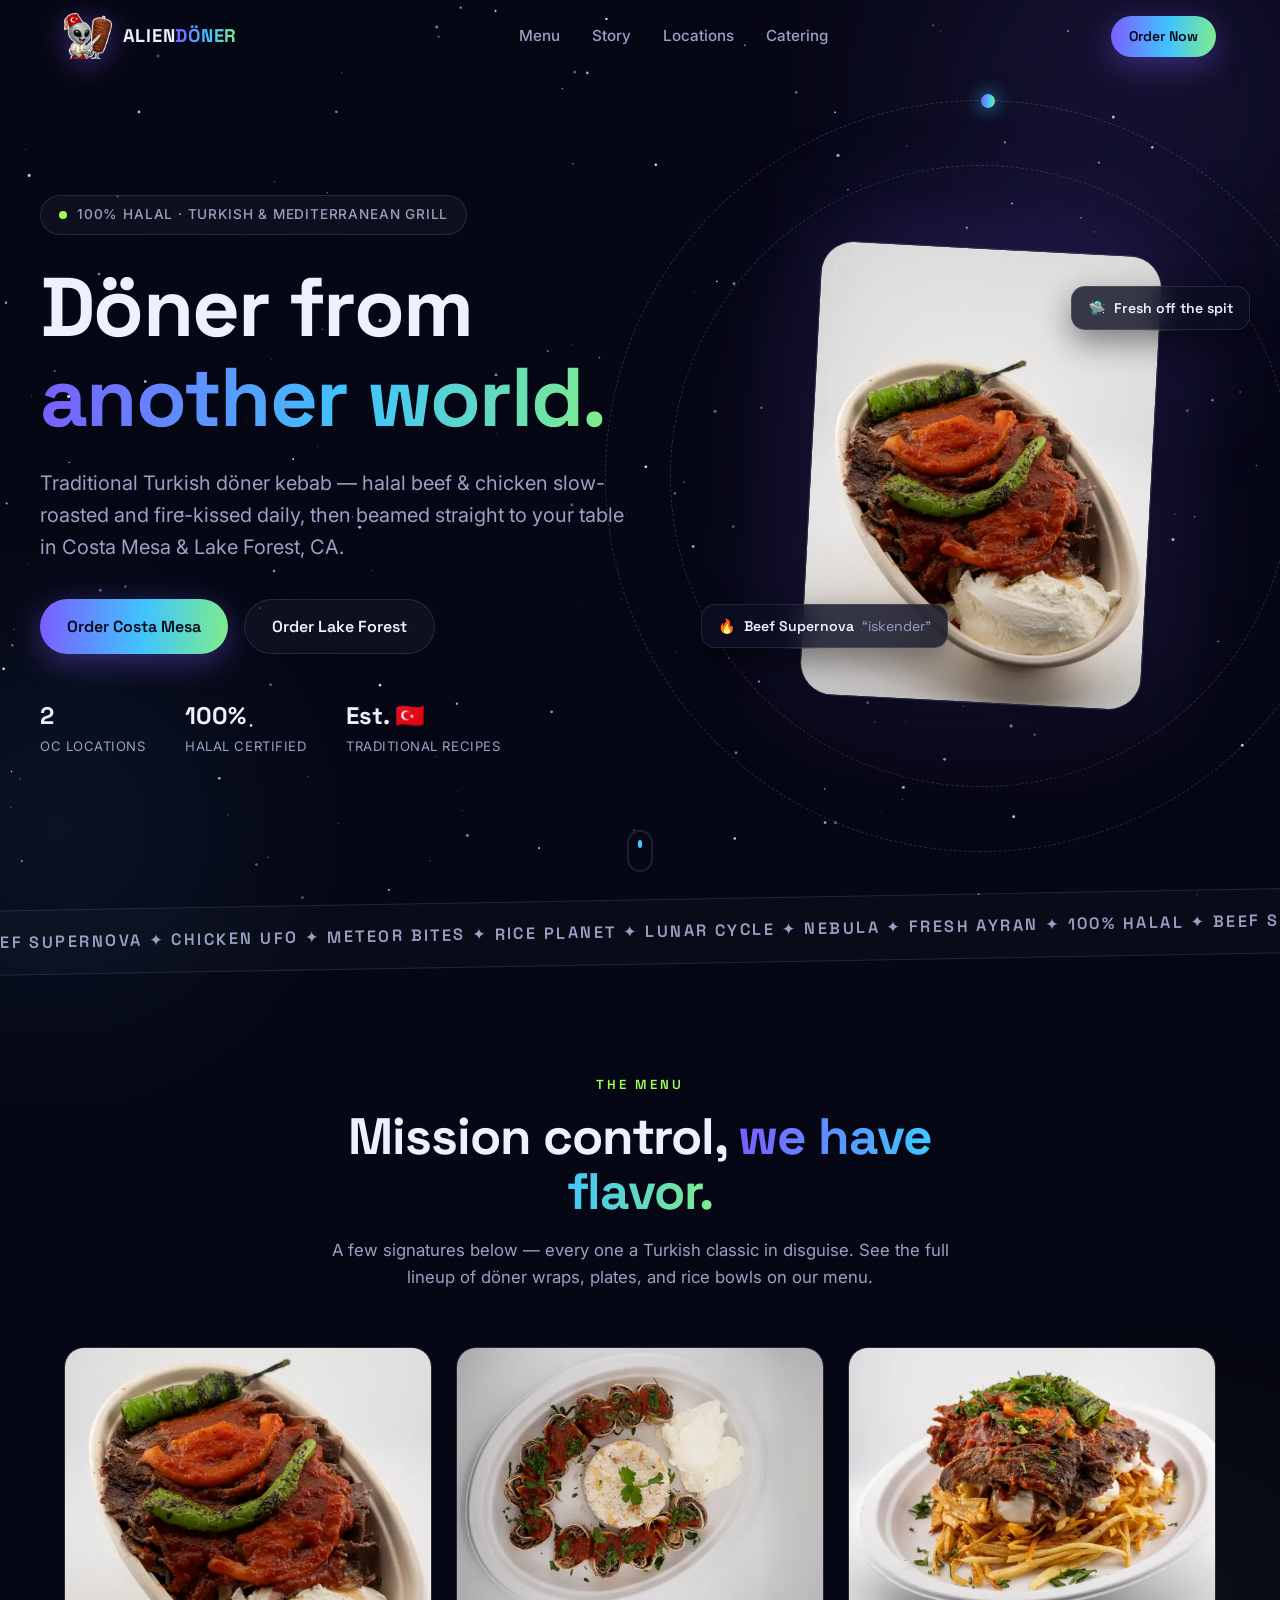
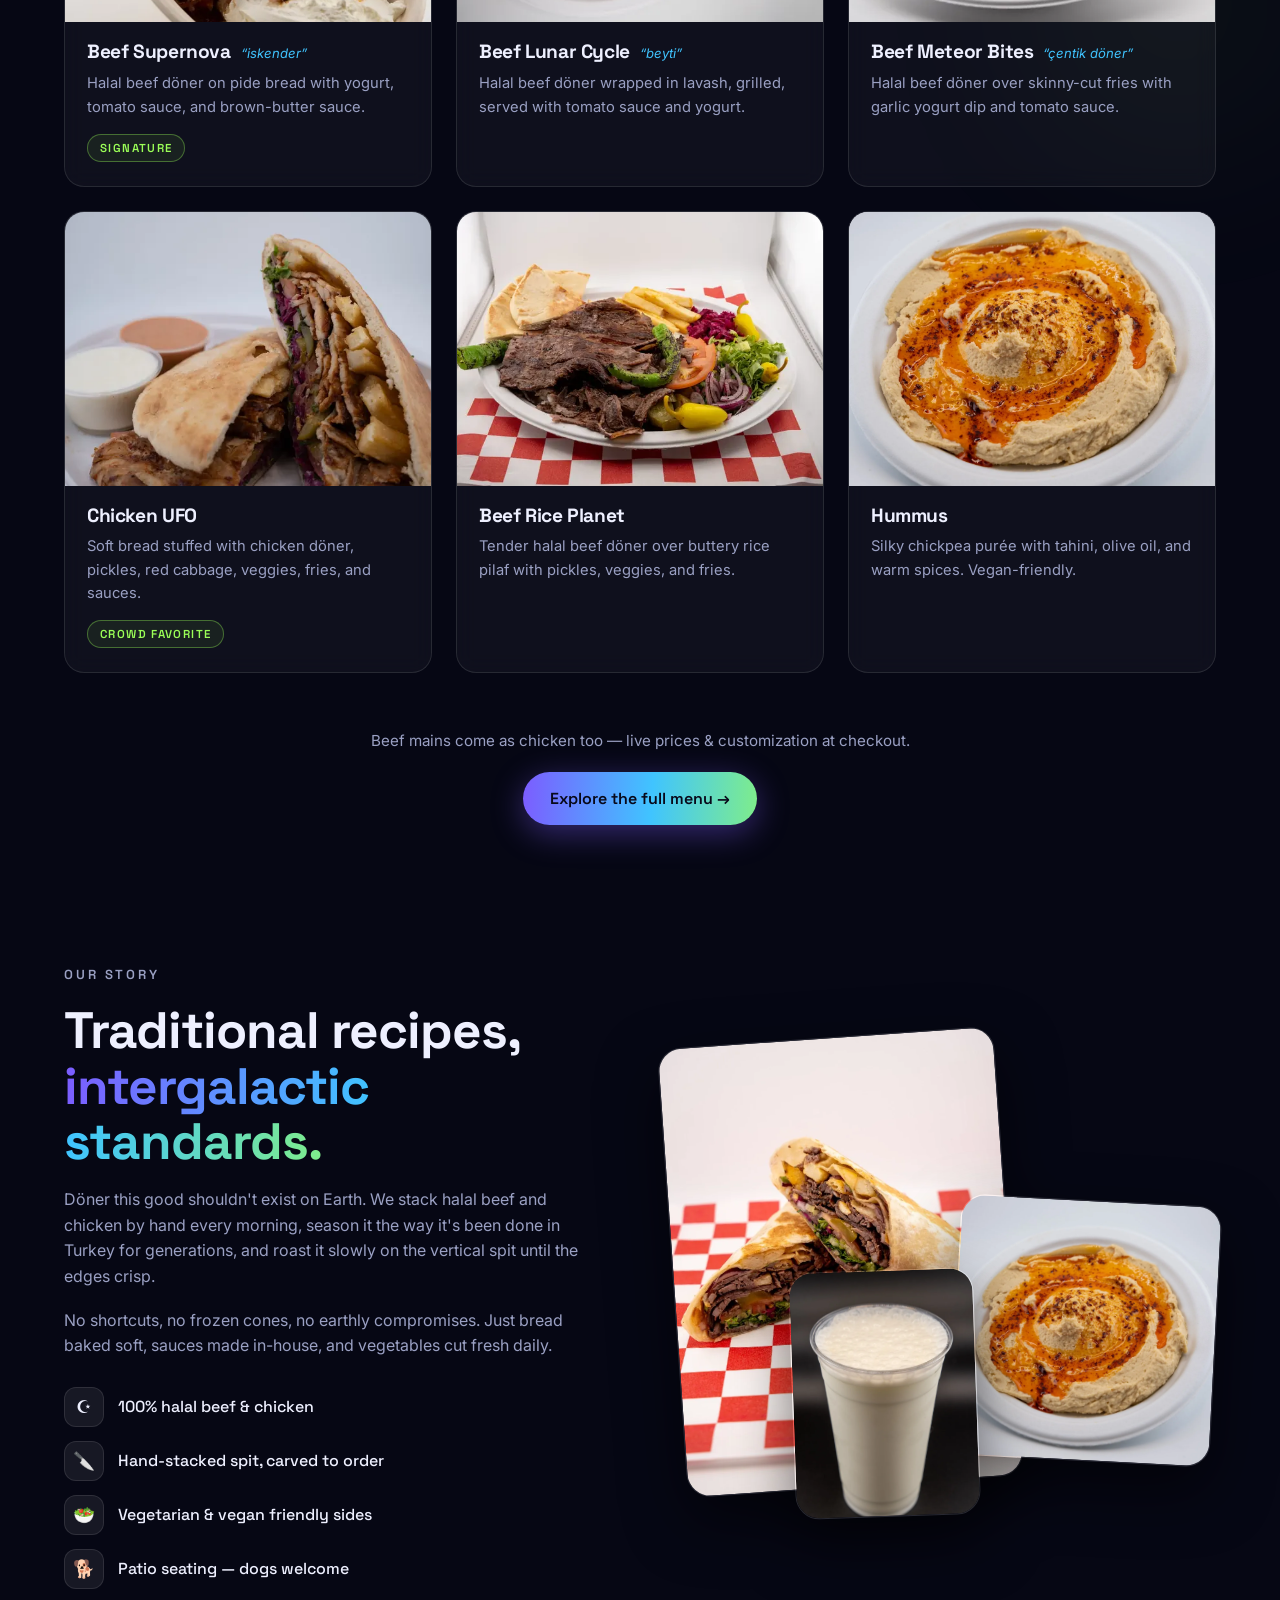
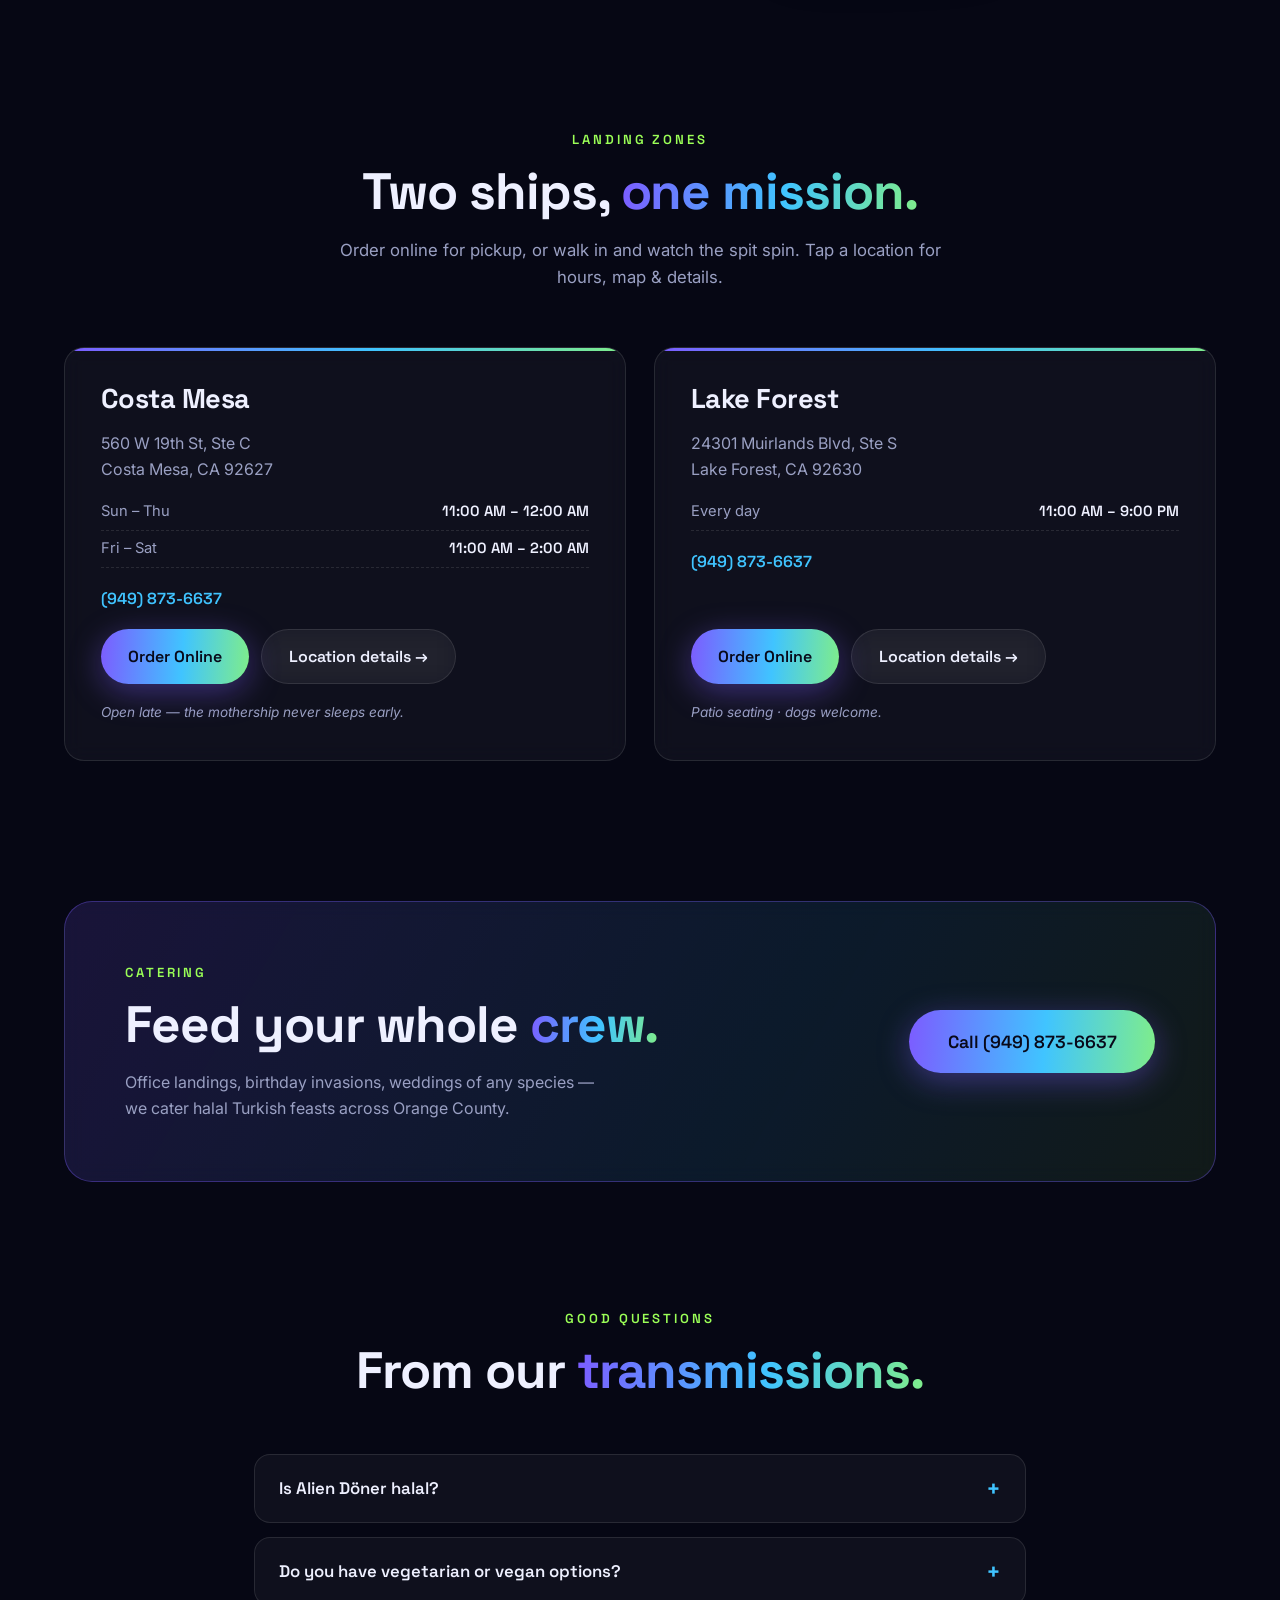
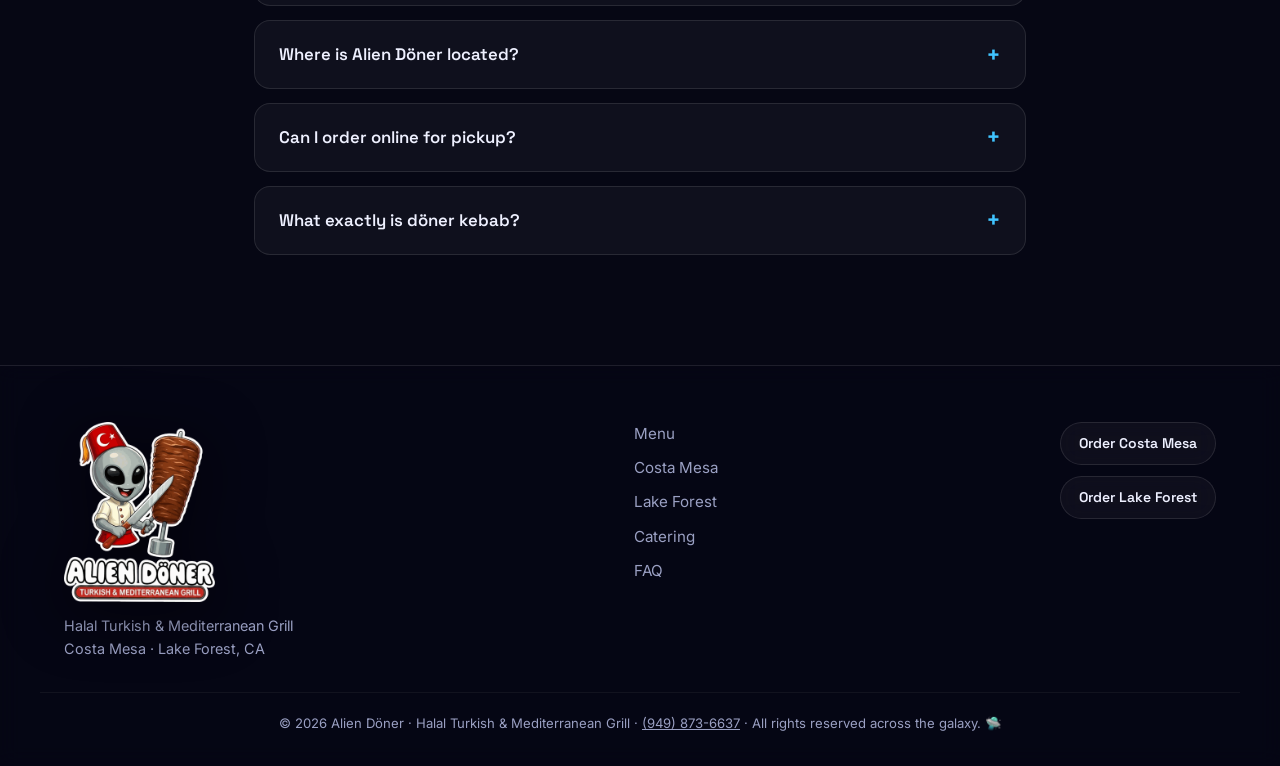
==== commit 12a6b74c: "Add optional 'Warm Nebula' theme variant via ?theme=warm Alternative warm palette (ember/amber/gold)" ====
--- a/index.html
+++ b/index.html
@@ -32,6 +32,8 @@
   <link rel="preconnect" href="https://fonts.gstatic.com" crossorigin>
   <link href="https://fonts.googleapis.com/css2?family=Space+Grotesk:wght@400;500;600;700&family=Inter:wght@400;500;600&display=swap" rel="stylesheet">
   <link rel="stylesheet" href="/css/styles.css">
+<script>(function(){try{var t=new URLSearchParams(location.search).get('theme');if(t==='warm')sessionStorage.setItem('adTheme','warm');else if(t==='default')sessionStorage.removeItem('adTheme');if(sessionStorage.getItem('adTheme')==='warm')document.head.insertAdjacentHTML('beforeend','<link rel="stylesheet" href="/css/warm.css">');}catch(e){}})();</script>
+
 
   <script type="application/ld+json">
   {
--- a/css/warm.css
+++ b/css/warm.css
@@ -0,0 +1,70 @@
+/* ================================================================
+   ALIEN DÖNER — "Warm Nebula" alternative theme
+   Loaded only when ?theme=warm is active. Keeps the deep-space,
+   cosmic feel but swaps the cool tech-blue/green palette for warm
+   ember/amber/gold tones that read as food & appetite.
+   ================================================================ */
+:root {
+  --bg: #120a0b;
+  --bg-raise: #1f1210;
+  --surface: rgba(255, 236, 224, 0.05);
+  --surface-2: rgba(255, 236, 224, 0.085);
+  --stroke: rgba(255, 224, 200, 0.13);
+  --text: #fdf3ea;
+  --text-dim: #cbab98;
+  --accent: #ff6a3c;    /* ember orange */
+  --accent-2: #ffb23c;  /* amber */
+  --alien: #ffd45a;     /* warm gold (replaces alien green) */
+  --grad: linear-gradient(94deg, #ff5a3c 0%, #ff9b2f 55%, #ffd24a 120%);
+}
+
+/* keep the root/page background warm too */
+html { background: var(--bg); }
+
+/* ---- warm nebula glows (were purple / cyan / green) ---- */
+.nebula-1 { background: radial-gradient(circle, rgba(255, 106, 60, 0.32), transparent 65%); }
+.nebula-2 { background: radial-gradient(circle, rgba(255, 178, 60, 0.20), transparent 65%); }
+.nebula-3 { background: radial-gradient(circle, rgba(255, 84, 60, 0.15), transparent 65%); }
+
+/* ---- warm button / card glows ---- */
+.btn-primary { box-shadow: 0 8px 30px rgba(255, 120, 60, 0.38); }
+.btn-primary:hover { box-shadow: 0 14px 44px rgba(255, 170, 70, 0.45); }
+.chip.is-active { box-shadow: 0 6px 24px rgba(255, 120, 60, 0.35); }
+.card:hover {
+  border-color: rgba(255, 140, 70, 0.5);
+  box-shadow: 0 24px 60px rgba(0, 0, 0, 0.5), 0 0 40px rgba(255, 130, 60, 0.16);
+}
+.loc-card:hover { border-color: rgba(255, 170, 70, 0.42); }
+.crosslink-card:hover { border-color: rgba(255, 170, 70, 0.42); }
+
+/* ---- hero food photo: warm rim glow instead of purple ---- */
+.hero-planet {
+  box-shadow:
+    0 0 0 1px rgba(255, 240, 230, 0.12),
+    0 30px 80px rgba(0, 0, 0, 0.6),
+    0 0 120px rgba(255, 130, 60, 0.34);
+}
+.logo-mark { filter: drop-shadow(0 4px 14px rgba(255, 130, 60, 0.45)); }
+.orbit-moon { box-shadow: 0 0 18px rgba(255, 170, 70, 0.9); }
+
+/* ---- pulse dot: warm static glow (base keyframe pulses green) ---- */
+.pulse-dot {
+  animation: none;
+  box-shadow: 0 0 10px rgba(255, 190, 80, 0.75);
+}
+
+/* ---- signature/crowd-favorite tag (was green) ---- */
+.card-tag {
+  color: var(--alien);
+  border-color: rgba(255, 210, 90, 0.38);
+  background: rgba(255, 210, 90, 0.08);
+}
+
+/* ---- catering banner gradient (was purple/cyan/green) ---- */
+.catering-banner {
+  background: linear-gradient(120deg, rgba(255, 106, 60, 0.17), rgba(255, 178, 60, 0.10) 60%, rgba(255, 210, 74, 0.08));
+  border-color: rgba(255, 120, 60, 0.35);
+}
+
+/* ---- keyboard focus ring warm ---- */
+:focus-visible { outline-color: var(--accent-2); }
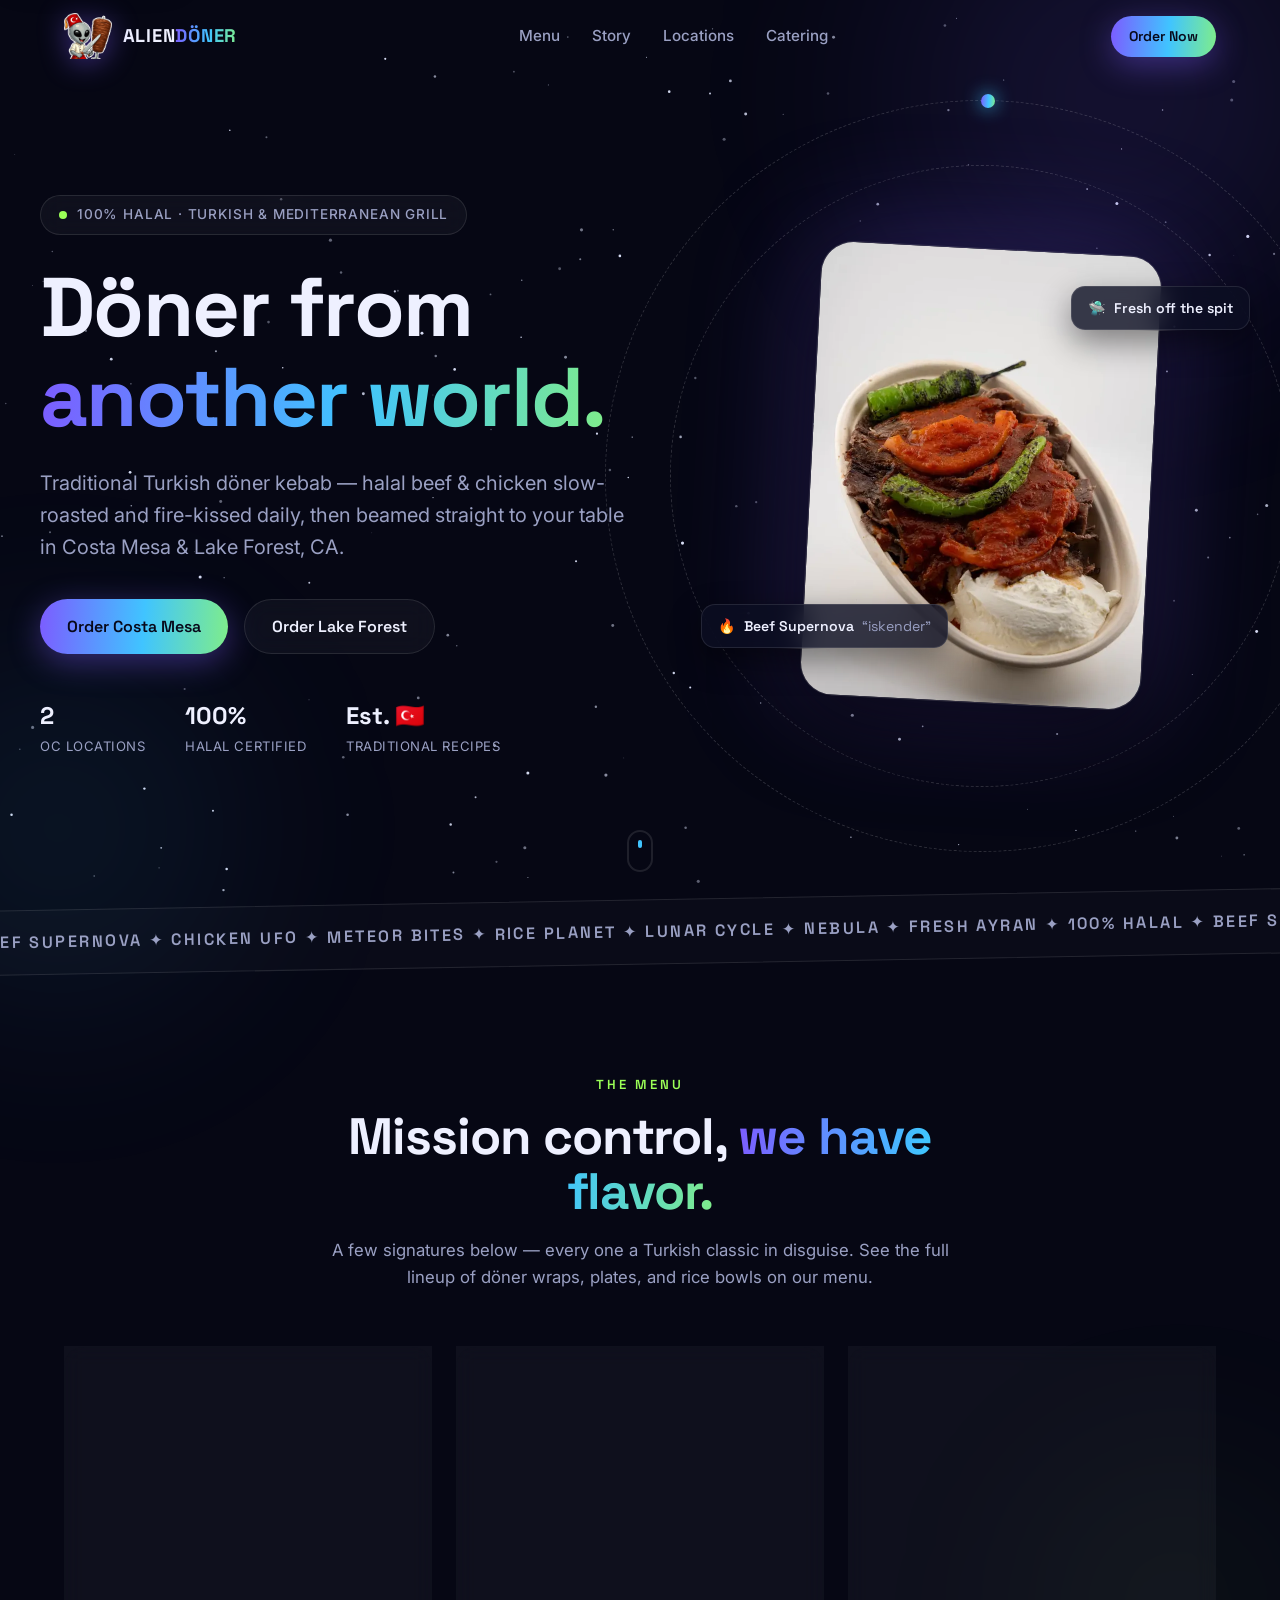
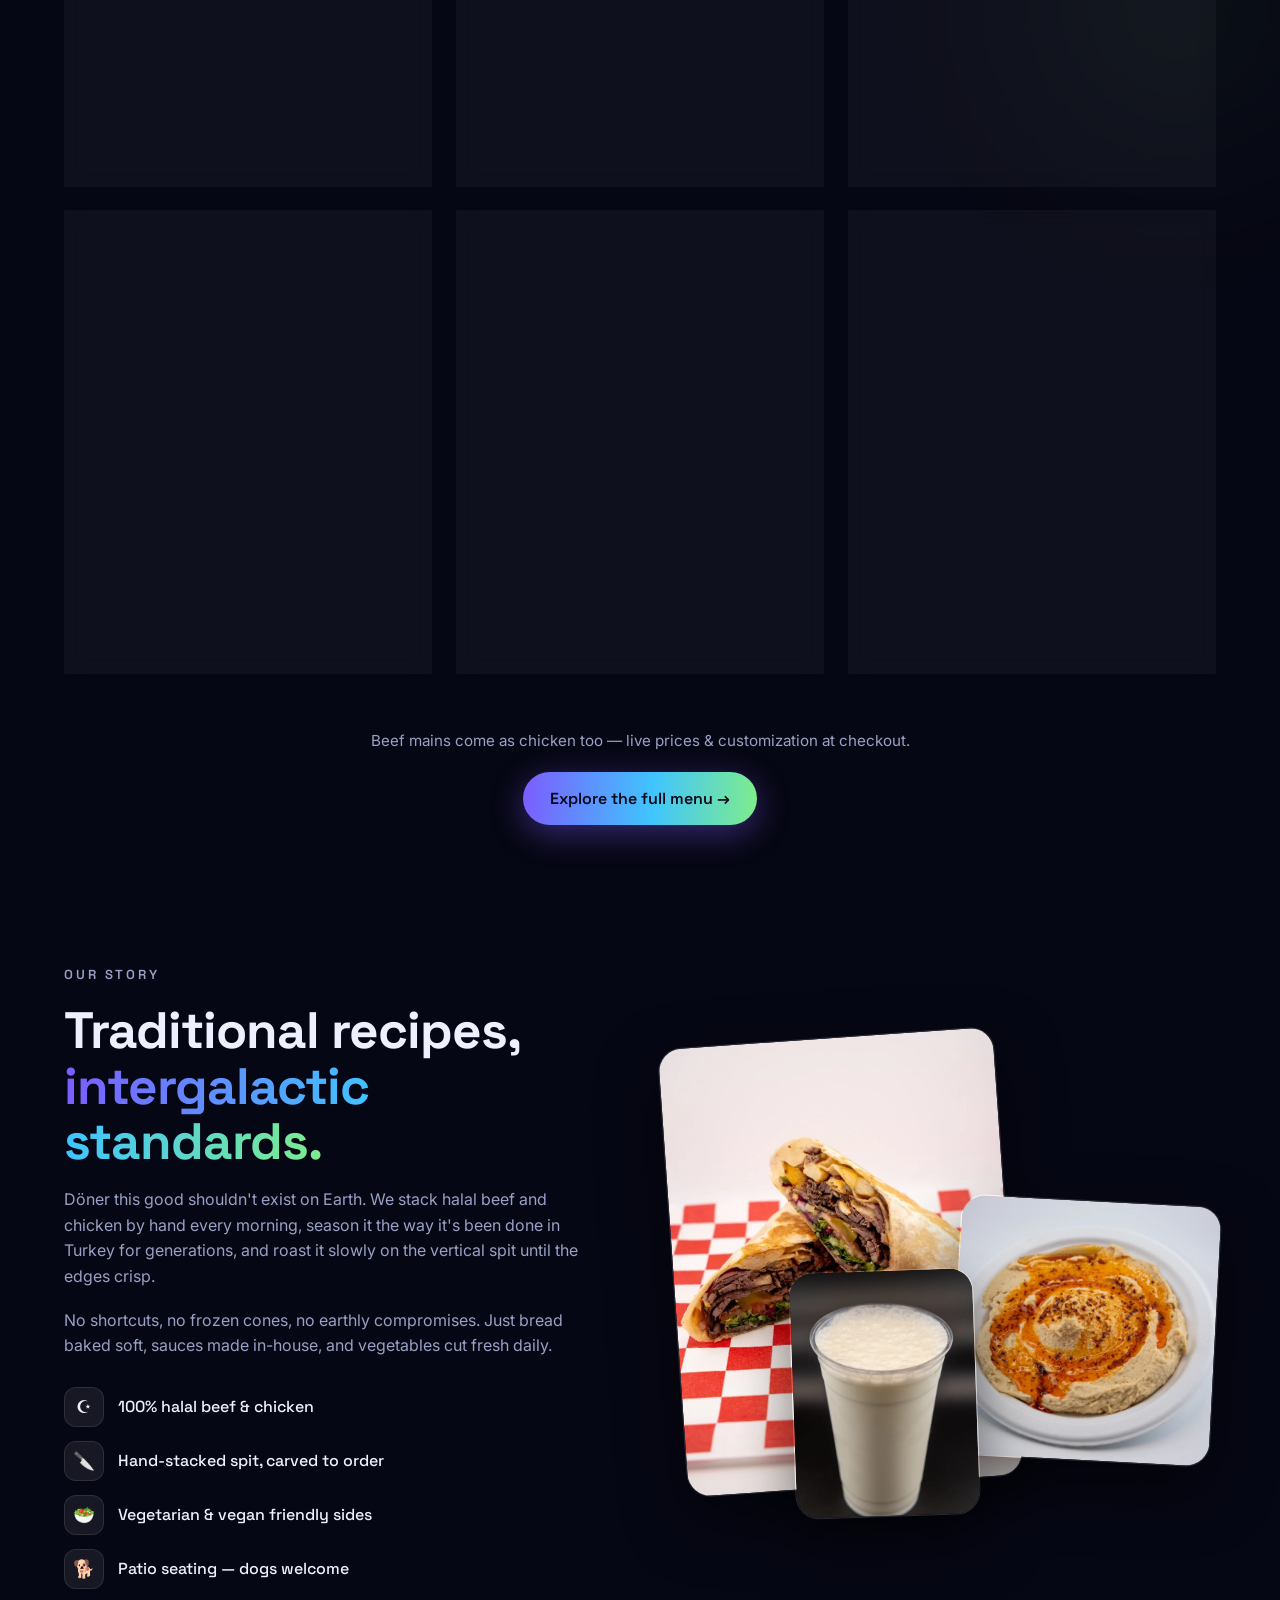
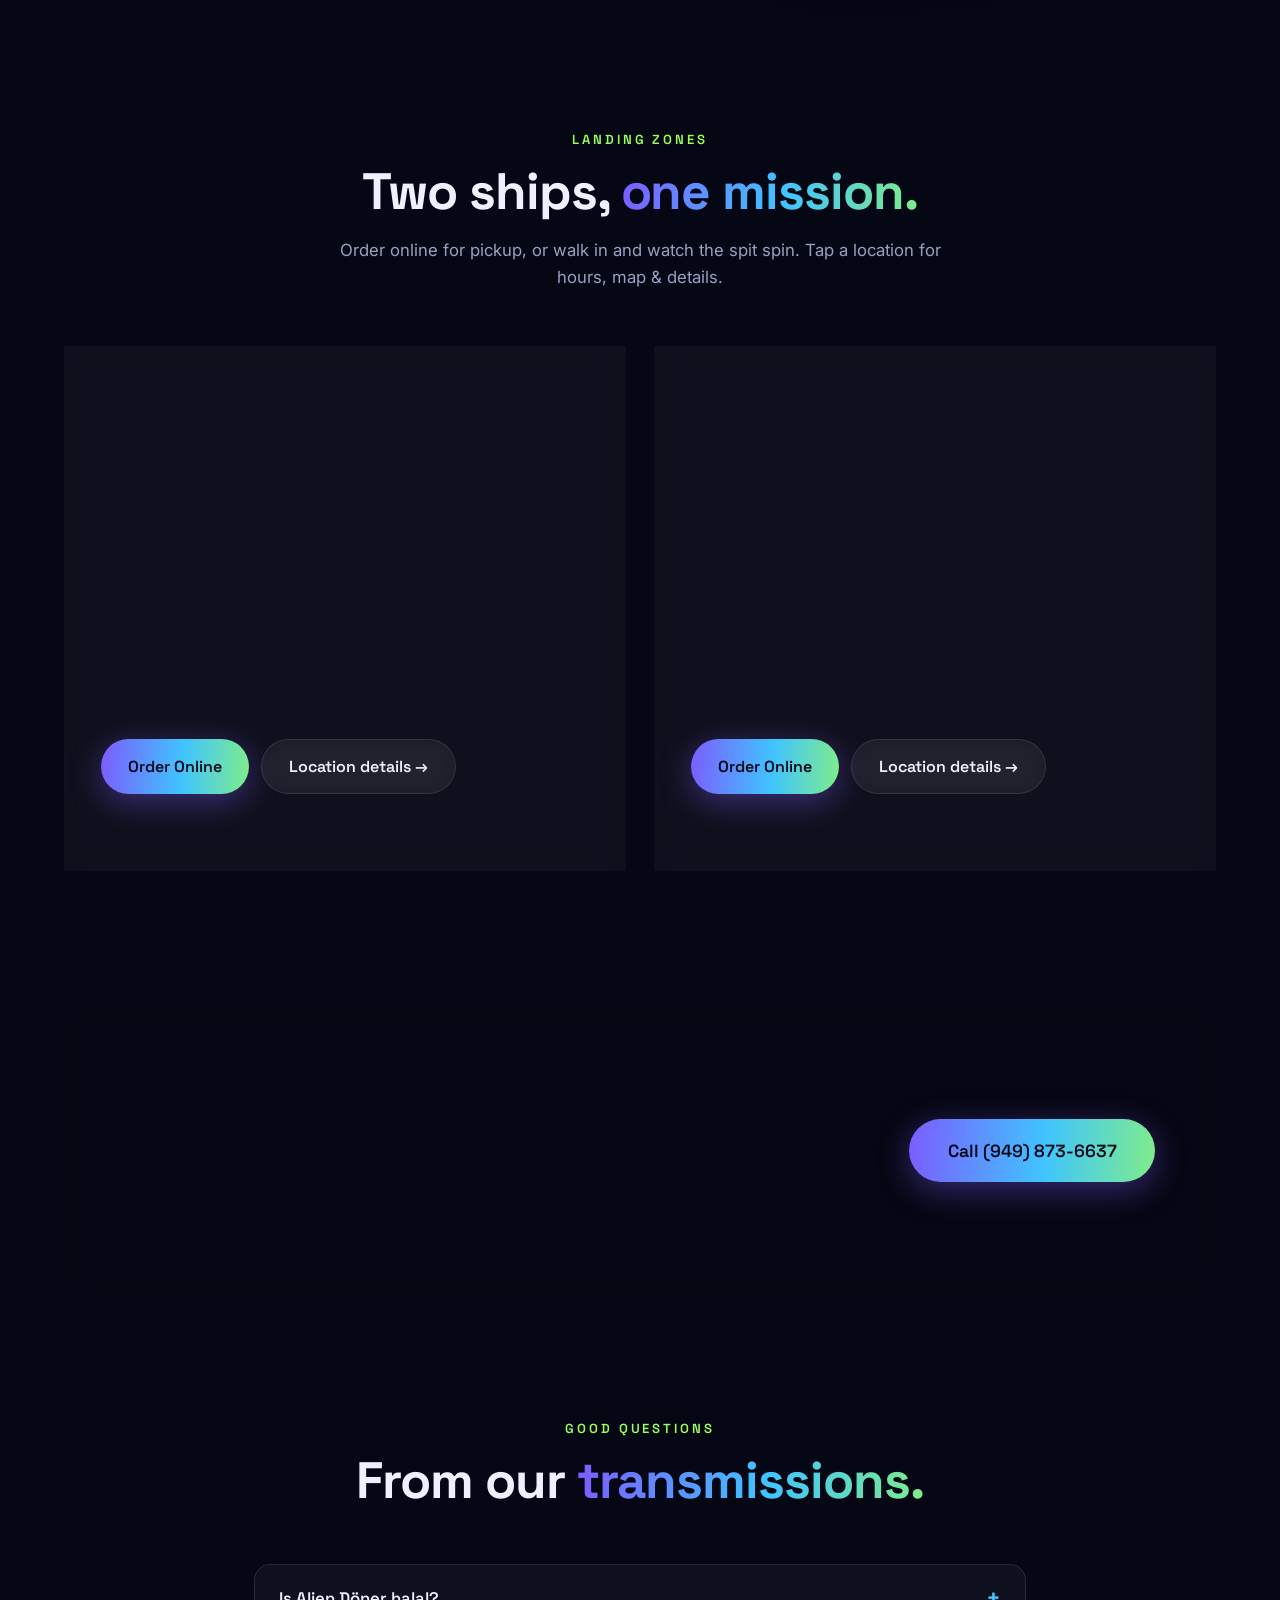
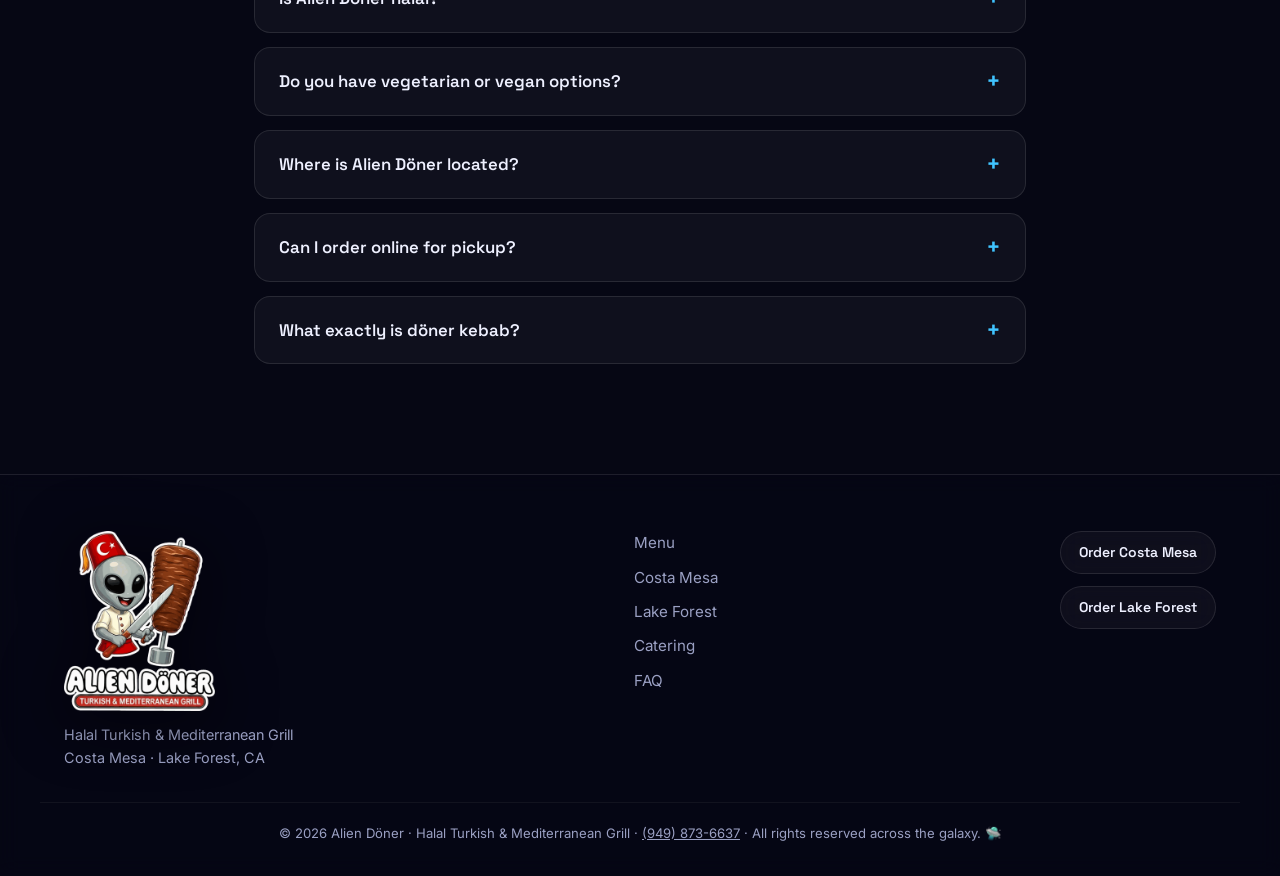
==== commit ea62853c: "Update Costa Mesa hours to match Google Business Profile Replace the earlier Yelp-sourced hours with" ====
--- a/index.html
+++ b/index.html
@@ -73,8 +73,10 @@
         },
         "geo": { "@type": "GeoCoordinates", "latitude": 33.6386, "longitude": -117.9264 },
         "openingHoursSpecification": [
-          { "@type": "OpeningHoursSpecification", "dayOfWeek": ["Sunday","Monday","Tuesday","Wednesday","Thursday"], "opens": "11:00", "closes": "23:59" },
-          { "@type": "OpeningHoursSpecification", "dayOfWeek": ["Friday","Saturday"], "opens": "11:00", "closes": "02:00" }
+          { "@type": "OpeningHoursSpecification", "dayOfWeek": ["Tuesday","Wednesday","Thursday"], "opens": "11:30", "closes": "23:00" },
+          { "@type": "OpeningHoursSpecification", "dayOfWeek": "Friday", "opens": "11:30", "closes": "23:59" },
+          { "@type": "OpeningHoursSpecification", "dayOfWeek": "Saturday", "opens": "12:00", "closes": "23:59" },
+          { "@type": "OpeningHoursSpecification", "dayOfWeek": "Sunday", "opens": "12:00", "closes": "23:00" }
         ],
         "sameAs": ["https://www.yelp.com/biz/alien-doner-costa-mesa-5"]
       },
@@ -306,15 +308,18 @@
           <h3>Costa Mesa</h3>
           <p class="loc-addr">560 W 19th St, Ste C<br>Costa Mesa, CA 92627</p>
           <dl class="loc-hours">
-            <div><dt>Sun – Thu</dt><dd>11:00 AM – 12:00 AM</dd></div>
-            <div><dt>Fri – Sat</dt><dd>11:00 AM – 2:00 AM</dd></div>
+            <div><dt>Tue – Thu</dt><dd>11:30 AM – 11:00 PM</dd></div>
+            <div><dt>Friday</dt><dd>11:30 AM – 12:00 AM</dd></div>
+            <div><dt>Saturday</dt><dd>12:00 PM – 12:00 AM</dd></div>
+            <div><dt>Sunday</dt><dd>12:00 PM – 11:00 PM</dd></div>
+            <div><dt>Monday</dt><dd>Closed</dd></div>
           </dl>
           <p class="loc-phone"><a href="tel:+19498736637">(949) 873-6637</a></p>
           <div class="loc-actions">
             <a class="btn btn-primary" href="https://order.thisway.co/alien-doner-costa-mesa" target="_blank" rel="noopener">Order Online</a>
             <a class="btn btn-ghost" href="/costa-mesa.html">Location details →</a>
           </div>
-          <span class="loc-note">Open late — the mothership never sleeps early.</span>
+          <span class="loc-note">Open till midnight on weekends · closed Mondays.</span>
         </article>
         <article class="loc-card reveal">
           <h3>Lake Forest</h3>
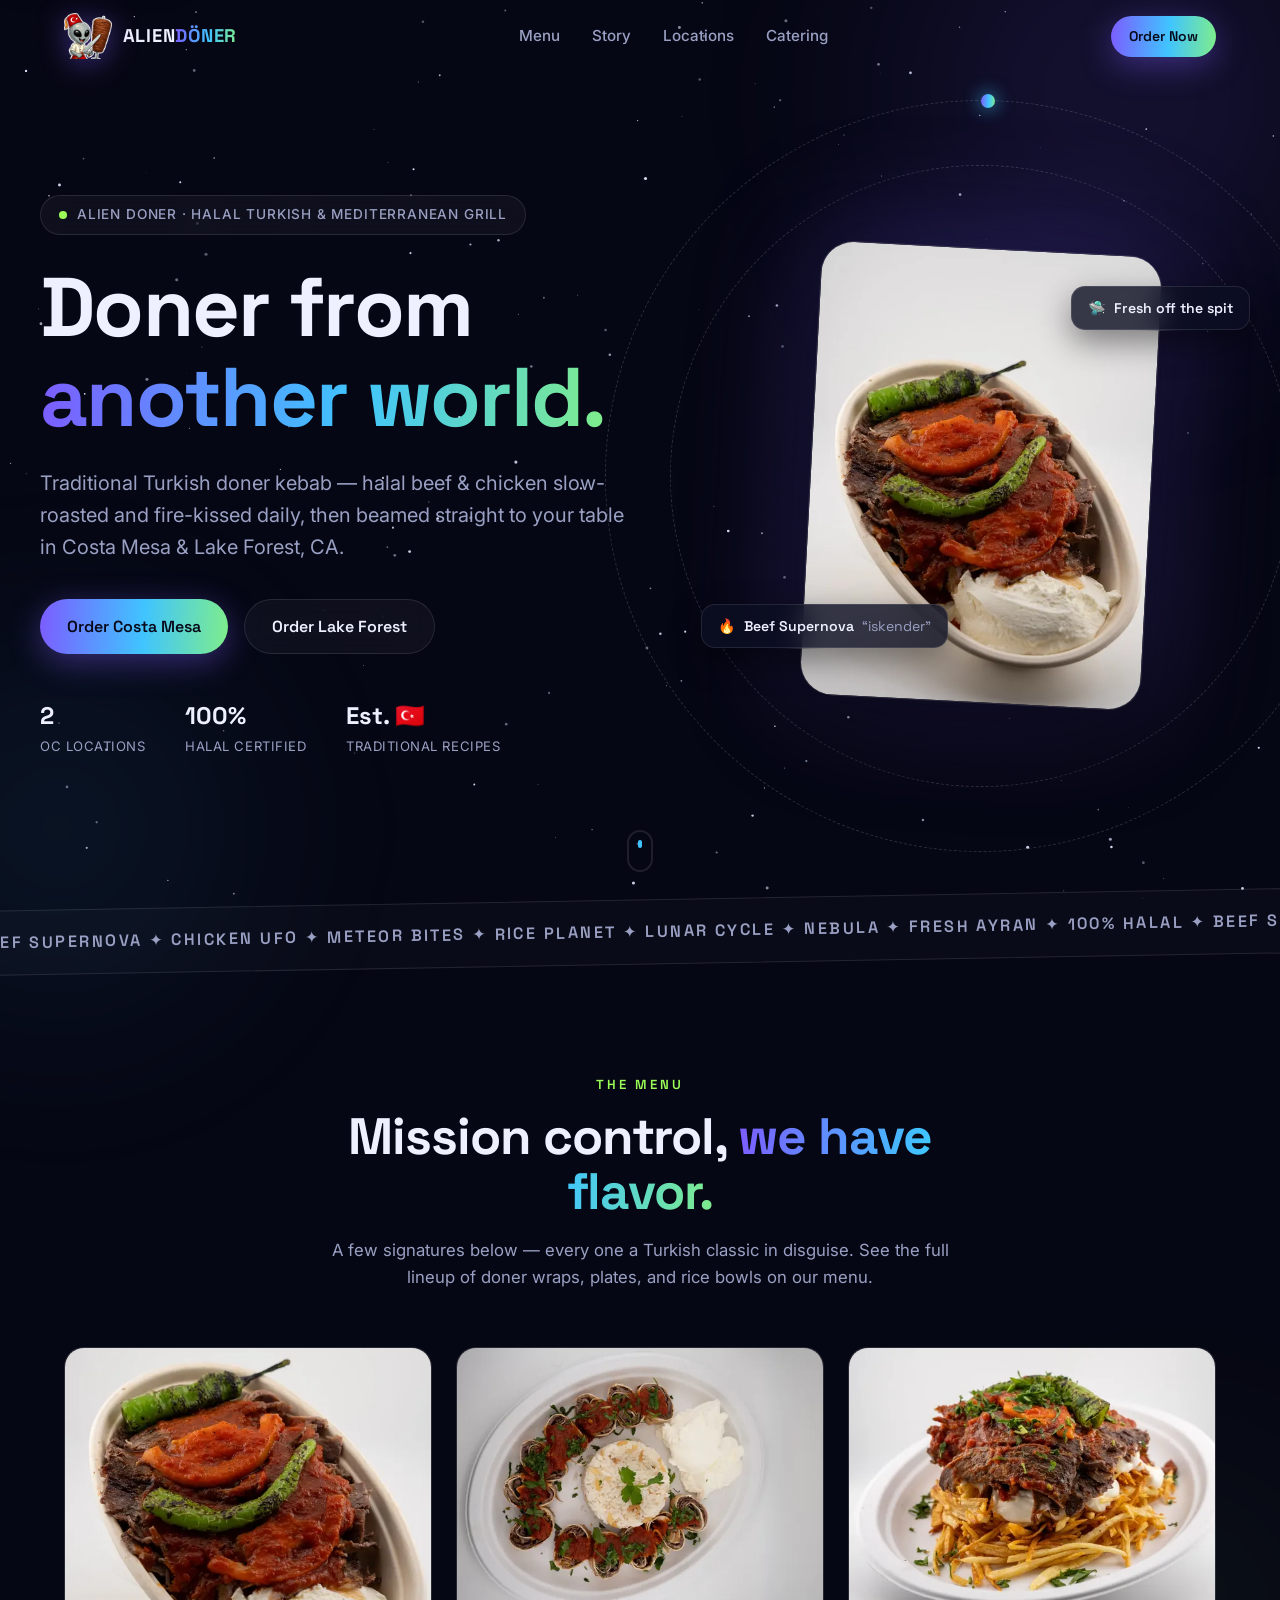
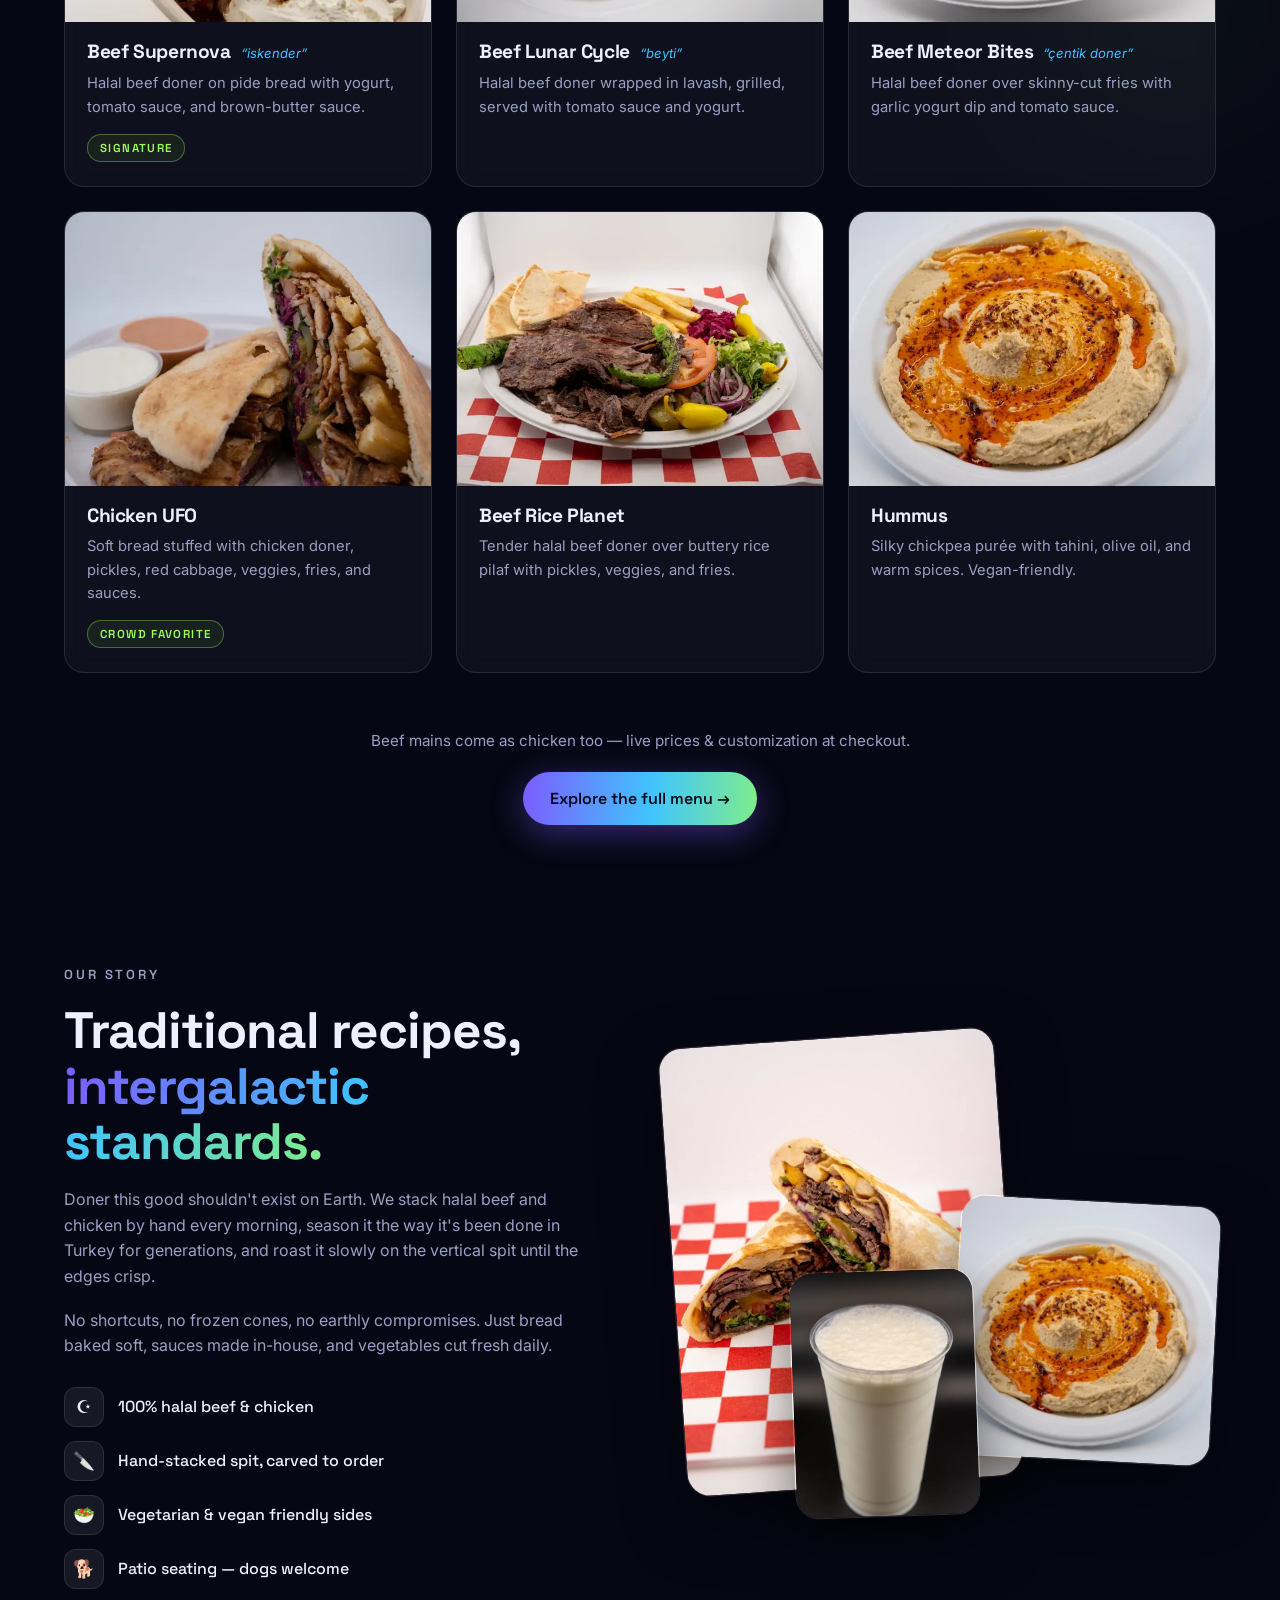
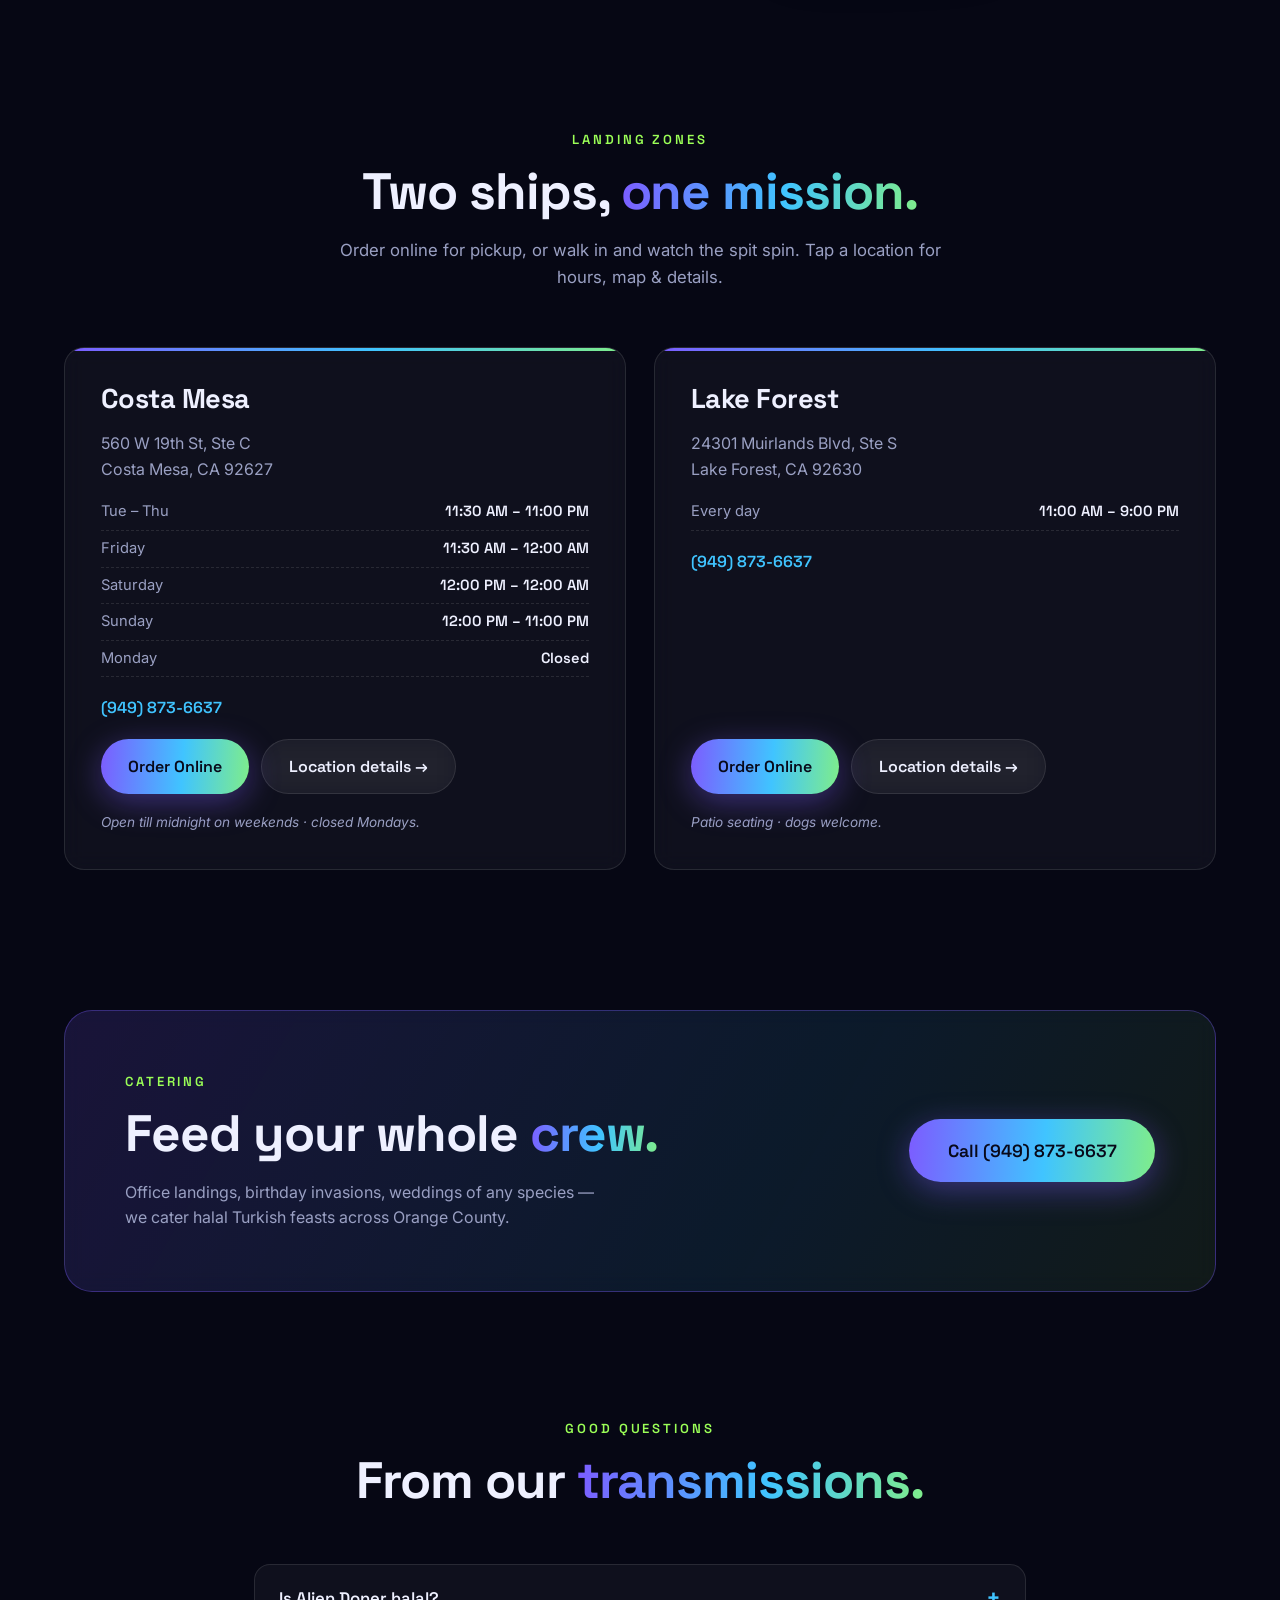
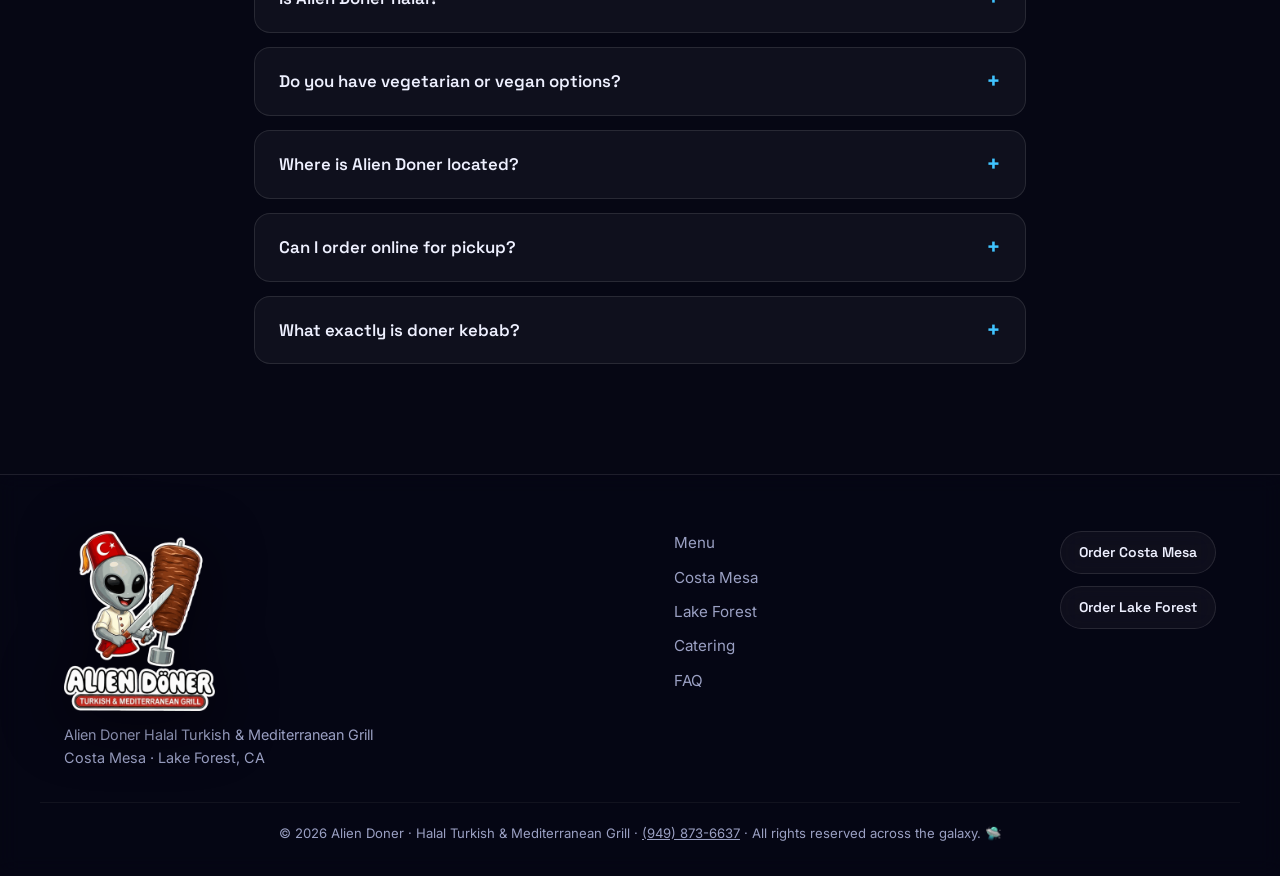
==== commit c483570e: "Use 'Doner' (no umlaut) sitewide except logo wordmark; update tagline - Replace Döner/döner with Don" ====
--- a/index.html
+++ b/index.html
@@ -3,25 +3,25 @@
 <head>
   <meta charset="UTF-8">
   <meta name="viewport" content="width=device-width, initial-scale=1.0, maximum-scale=1.0, user-scalable=no, viewport-fit=cover">
-  <title>Alien Döner — Halal Turkish Döner &amp; Mediterranean Grill | Costa Mesa &amp; Lake Forest, CA</title>
-  <meta name="description" content="Alien Döner serves 100% halal Turkish &amp; Mediterranean food — döner kebab, shawarma-style wraps, iskender, beyti &amp; rice plates — made with traditional recipes. Two Orange County locations in Costa Mesa &amp; Lake Forest, CA. Order online for pickup.">
+  <title>Alien Doner — Halal Turkish Doner &amp; Mediterranean Grill | Costa Mesa &amp; Lake Forest, CA</title>
+  <meta name="description" content="Alien Doner serves 100% halal Turkish &amp; Mediterranean food — doner kebab, shawarma-style wraps, iskender, beyti &amp; rice plates — made with traditional recipes. Two Orange County locations in Costa Mesa &amp; Lake Forest, CA. Order online for pickup.">
   <link rel="canonical" href="https://aliendoner.com/">
   <meta name="theme-color" content="#060714">
   <meta name="robots" content="index, follow, max-image-preview:large">
-  <meta name="keywords" content="halal döner, doner kebab, Turkish food, Mediterranean grill, shawarma, iskender, Costa Mesa halal, Lake Forest halal, Orange County döner">
+  <meta name="keywords" content="halal doner, doner kebab, Turkish food, Mediterranean grill, shawarma, iskender, Costa Mesa halal, Lake Forest halal, Orange County doner">
 
   <!-- Open Graph -->
-  <meta property="og:site_name" content="Alien Döner">
-  <meta property="og:title" content="Alien Döner — Döner From Another World">
+  <meta property="og:site_name" content="Alien Doner">
+  <meta property="og:title" content="Alien Doner — Doner From Another World">
   <meta property="og:description" content="100% halal Turkish &amp; Mediterranean grill. Traditional recipes, cosmic flavor. Costa Mesa &amp; Lake Forest, CA.">
   <meta property="og:type" content="restaurant">
   <meta property="og:url" content="https://aliendoner.com/">
   <meta property="og:image" content="https://aliendoner.com/images/beef-supernova.jpg">
-  <meta property="og:image:alt" content="Beef Supernova — halal beef döner iskender with yogurt and tomato sauce">
+  <meta property="og:image:alt" content="Beef Supernova — halal beef doner iskender with yogurt and tomato sauce">
   <meta property="og:locale" content="en_US">
   <!-- Twitter -->
   <meta name="twitter:card" content="summary_large_image">
-  <meta name="twitter:title" content="Alien Döner — Döner From Another World">
+  <meta name="twitter:title" content="Alien Doner — Doner From Another World">
   <meta name="twitter:description" content="100% halal Turkish &amp; Mediterranean grill in Costa Mesa &amp; Lake Forest, CA.">
   <meta name="twitter:image" content="https://aliendoner.com/images/beef-supernova.jpg">
 
@@ -43,14 +43,14 @@
         "@type": "WebSite",
         "@id": "https://aliendoner.com/#website",
         "url": "https://aliendoner.com/",
-        "name": "Alien Döner",
+        "name": "Alien Doner",
         "description": "Halal Turkish & Mediterranean grill in Orange County, CA.",
         "inLanguage": "en-US"
       },
       {
         "@type": "Restaurant",
         "@id": "https://aliendoner.com/costa-mesa.html#restaurant",
-        "name": "Alien Döner — Costa Mesa",
+        "name": "Alien Doner — Costa Mesa",
         "url": "https://aliendoner.com/costa-mesa.html",
         "image": [
           "https://aliendoner.com/images/beef-supernova.jpg",
@@ -83,7 +83,7 @@
       {
         "@type": "Restaurant",
         "@id": "https://aliendoner.com/lake-forest.html#restaurant",
-        "name": "Alien Döner — Lake Forest",
+        "name": "Alien Doner — Lake Forest",
         "url": "https://aliendoner.com/lake-forest.html",
         "image": [
           "https://aliendoner.com/images/beef-supernova.jpg",
@@ -114,11 +114,11 @@
         "@type": "FAQPage",
         "@id": "https://aliendoner.com/#faq",
         "mainEntity": [
-          { "@type": "Question", "name": "Is Alien Döner halal?", "acceptedAnswer": { "@type": "Answer", "text": "Yes. All of our beef and chicken döner is 100% halal, and it's carved fresh to order from the vertical spit." } },
+          { "@type": "Question", "name": "Is Alien Doner halal?", "acceptedAnswer": { "@type": "Answer", "text": "Yes. All of our beef and chicken doner is 100% halal, and it's carved fresh to order from the vertical spit." } },
           { "@type": "Question", "name": "Do you have vegetarian or vegan options?", "acceptedAnswer": { "@type": "Answer", "text": "Yes. Our hummus, babaganoush, lentil soup, spiced potatoes, and rice pilaf are vegetarian, and several are vegan-friendly." } },
-          { "@type": "Question", "name": "Where is Alien Döner located?", "acceptedAnswer": { "@type": "Answer", "text": "We have two Orange County locations: 560 W 19th St in Costa Mesa, CA and 24301 Muirlands Blvd in Lake Forest, CA." } },
-          { "@type": "Question", "name": "Can I order Alien Döner online for pickup?", "acceptedAnswer": { "@type": "Answer", "text": "Yes. You can order online for pickup at either location through our ordering links, or call us at (949) 873-6637." } },
-          { "@type": "Question", "name": "What is döner kebab?", "acceptedAnswer": { "@type": "Answer", "text": "Döner is Turkish-style meat (beef or chicken) stacked on a vertical rotisserie and slow-roasted, then thinly carved. It's the Turkish cousin of shawarma and gyro, served in wraps, over rice, or on bread." } }
+          { "@type": "Question", "name": "Where is Alien Doner located?", "acceptedAnswer": { "@type": "Answer", "text": "We have two Orange County locations: 560 W 19th St in Costa Mesa, CA and 24301 Muirlands Blvd in Lake Forest, CA." } },
+          { "@type": "Question", "name": "Can I order Alien Doner online for pickup?", "acceptedAnswer": { "@type": "Answer", "text": "Yes. You can order online for pickup at either location through our ordering links, or call us at (949) 873-6637." } },
+          { "@type": "Question", "name": "What is doner kebab?", "acceptedAnswer": { "@type": "Answer", "text": "Doner is Turkish-style meat (beef or chicken) stacked on a vertical rotisserie and slow-roasted, then thinly carved. It's the Turkish cousin of shawarma and gyro, served in wraps, over rice, or on bread." } }
         ]
       }
     ]
@@ -135,7 +135,7 @@
   <!-- ============ NAV ============ -->
   <header class="nav" id="nav">
     <div class="nav-inner">
-      <a href="/" class="logo" aria-label="Alien Döner home">
+      <a href="/" class="logo" aria-label="Alien Doner home">
         <img class="logo-mark" src="/images/logo-mark.png" alt="" width="46" height="44" aria-hidden="true">
         <span class="logo-text">ALIEN<em>DÖNER</em></span>
       </a>
@@ -159,13 +159,13 @@
     <section class="hero">
       <div class="hero-inner">
         <div class="hero-copy reveal">
-          <p class="hero-badge"><span class="pulse-dot" aria-hidden="true"></span> 100% Halal · Turkish &amp; Mediterranean Grill</p>
+          <p class="hero-badge"><span class="pulse-dot" aria-hidden="true"></span> Alien Doner · Halal Turkish &amp; Mediterranean Grill</p>
           <h1 class="hero-title">
-            Döner from<br>
+            Doner from<br>
             <span class="grad-text">another world.</span>
           </h1>
           <p class="hero-sub">
-            Traditional Turkish döner kebab — halal beef &amp; chicken slow-roasted and fire-kissed daily,
+            Traditional Turkish doner kebab — halal beef &amp; chicken slow-roasted and fire-kissed daily,
             then beamed straight to your table in Costa Mesa &amp; Lake Forest, CA.
           </p>
           <div class="hero-actions">
@@ -185,7 +185,7 @@
             <img src="/images/beef-supernova.webp"
                  srcset="/images/beef-supernova-sm.webp 640w, /images/beef-supernova.webp 800w"
                  sizes="(max-width: 960px) 72vw, 340px"
-                 alt="Beef Supernova — halal beef döner on pide bread with yogurt and tomato sauce"
+                 alt="Beef Supernova — halal beef doner on pide bread with yogurt and tomato sauce"
                  width="800" height="1200" fetchpriority="high">
           </figure>
           <div class="hero-chip hero-chip-1"><span>🔥</span> Beef Supernova <em>“iskender”</em></div>
@@ -210,45 +210,45 @@
       <div class="section-head reveal">
         <p class="eyebrow">The Menu</p>
         <h2>Mission control, <span class="grad-text">we have flavor.</span></h2>
-        <p class="section-sub">A few signatures below — every one a Turkish classic in disguise. See the full lineup of döner wraps, plates, and rice bowls on our menu.</p>
+        <p class="section-sub">A few signatures below — every one a Turkish classic in disguise. See the full lineup of doner wraps, plates, and rice bowls on our menu.</p>
       </div>
 
       <div class="menu-grid">
         <article class="card reveal">
-          <div class="card-img"><img src="/images/beef-supernova.webp" srcset="/images/beef-supernova-sm.webp 640w, /images/beef-supernova.webp 800w" sizes="(max-width:760px) 90vw, 380px" alt="Beef Supernova halal döner iskender" width="800" height="1200" loading="lazy"></div>
+          <div class="card-img"><img src="/images/beef-supernova.webp" srcset="/images/beef-supernova-sm.webp 640w, /images/beef-supernova.webp 800w" sizes="(max-width:760px) 90vw, 380px" alt="Beef Supernova halal doner iskender" width="800" height="1200" loading="lazy"></div>
           <div class="card-body">
             <div class="card-title"><h3>Beef Supernova</h3><span class="card-alias">“iskender”</span></div>
-            <p>Halal beef döner on pide bread with yogurt, tomato sauce, and brown-butter sauce.</p>
+            <p>Halal beef doner on pide bread with yogurt, tomato sauce, and brown-butter sauce.</p>
             <span class="card-tag">Signature</span>
           </div>
         </article>
         <article class="card reveal">
-          <div class="card-img"><img src="/images/beef-lunar-cycle.webp" srcset="/images/beef-lunar-cycle-sm.webp 640w, /images/beef-lunar-cycle.webp 1200w" sizes="(max-width:760px) 90vw, 380px" alt="Beef Lunar Cycle beyti döner roll" width="1200" height="800" loading="lazy"></div>
+          <div class="card-img"><img src="/images/beef-lunar-cycle.webp" srcset="/images/beef-lunar-cycle-sm.webp 640w, /images/beef-lunar-cycle.webp 1200w" sizes="(max-width:760px) 90vw, 380px" alt="Beef Lunar Cycle beyti doner roll" width="1200" height="800" loading="lazy"></div>
           <div class="card-body">
             <div class="card-title"><h3>Beef Lunar Cycle</h3><span class="card-alias">“beyti”</span></div>
-            <p>Halal beef döner wrapped in lavash, grilled, served with tomato sauce and yogurt.</p>
-          </div>
-        </article>
-        <article class="card reveal">
-          <div class="card-img"><img src="/images/beef-meteor-bites.webp" srcset="/images/beef-meteor-bites-sm.webp 640w, /images/beef-meteor-bites.webp 1200w" sizes="(max-width:760px) 90vw, 380px" alt="Beef Meteor Bites döner over fries" width="1200" height="800" loading="lazy"></div>
-          <div class="card-body">
-            <div class="card-title"><h3>Beef Meteor Bites</h3><span class="card-alias">“çentik döner”</span></div>
-            <p>Halal beef döner over skinny-cut fries with garlic yogurt dip and tomato sauce.</p>
-          </div>
-        </article>
-        <article class="card reveal">
-          <div class="card-img"><img src="/images/chicken-ufo.webp" srcset="/images/chicken-ufo-sm.webp 640w, /images/chicken-ufo.webp 1200w" sizes="(max-width:760px) 90vw, 380px" alt="Chicken UFO stuffed döner sandwich" width="1200" height="800" loading="lazy"></div>
+            <p>Halal beef doner wrapped in lavash, grilled, served with tomato sauce and yogurt.</p>
+          </div>
+        </article>
+        <article class="card reveal">
+          <div class="card-img"><img src="/images/beef-meteor-bites.webp" srcset="/images/beef-meteor-bites-sm.webp 640w, /images/beef-meteor-bites.webp 1200w" sizes="(max-width:760px) 90vw, 380px" alt="Beef Meteor Bites doner over fries" width="1200" height="800" loading="lazy"></div>
+          <div class="card-body">
+            <div class="card-title"><h3>Beef Meteor Bites</h3><span class="card-alias">“çentik doner”</span></div>
+            <p>Halal beef doner over skinny-cut fries with garlic yogurt dip and tomato sauce.</p>
+          </div>
+        </article>
+        <article class="card reveal">
+          <div class="card-img"><img src="/images/chicken-ufo.webp" srcset="/images/chicken-ufo-sm.webp 640w, /images/chicken-ufo.webp 1200w" sizes="(max-width:760px) 90vw, 380px" alt="Chicken UFO stuffed doner sandwich" width="1200" height="800" loading="lazy"></div>
           <div class="card-body">
             <div class="card-title"><h3>Chicken UFO</h3></div>
-            <p>Soft bread stuffed with chicken döner, pickles, red cabbage, veggies, fries, and sauces.</p>
+            <p>Soft bread stuffed with chicken doner, pickles, red cabbage, veggies, fries, and sauces.</p>
             <span class="card-tag">Crowd favorite</span>
           </div>
         </article>
         <article class="card reveal">
-          <div class="card-img"><img src="/images/beef-rice-planet.webp" srcset="/images/beef-rice-planet-sm.webp 640w, /images/beef-rice-planet.webp 1200w" sizes="(max-width:760px) 90vw, 380px" alt="Beef Rice Planet döner rice bowl" width="1200" height="800" loading="lazy"></div>
+          <div class="card-img"><img src="/images/beef-rice-planet.webp" srcset="/images/beef-rice-planet-sm.webp 640w, /images/beef-rice-planet.webp 1200w" sizes="(max-width:760px) 90vw, 380px" alt="Beef Rice Planet doner rice bowl" width="1200" height="800" loading="lazy"></div>
           <div class="card-body">
             <div class="card-title"><h3>Beef Rice Planet</h3></div>
-            <p>Tender halal beef döner over buttery rice pilaf with pickles, veggies, and fries.</p>
+            <p>Tender halal beef doner over buttery rice pilaf with pickles, veggies, and fries.</p>
           </div>
         </article>
         <article class="card reveal">
@@ -273,7 +273,7 @@
           <p class="eyebrow">Our Story</p>
           <h2>Traditional recipes,<br><span class="grad-text">intergalactic standards.</span></h2>
           <p>
-            Döner this good shouldn't exist on Earth. We stack halal beef and chicken by hand every
+            Doner this good shouldn't exist on Earth. We stack halal beef and chicken by hand every
             morning, season it the way it's been done in Turkey for generations, and roast it slowly
             on the vertical spit until the edges crisp.
           </p>
@@ -356,15 +356,15 @@
         <h2 id="faq-h">From our <span class="grad-text">transmissions.</span></h2>
       </div>
       <details class="faq-item reveal">
-        <summary>Is Alien Döner halal?</summary>
-        <div class="faq-body">Yes — all of our beef and chicken döner is 100% halal, carved fresh to order from the vertical spit.</div>
+        <summary>Is Alien Doner halal?</summary>
+        <div class="faq-body">Yes — all of our beef and chicken doner is 100% halal, carved fresh to order from the vertical spit.</div>
       </details>
       <details class="faq-item reveal">
         <summary>Do you have vegetarian or vegan options?</summary>
         <div class="faq-body">Yes. Our hummus, babaganoush, lentil soup, spiced potatoes, and rice pilaf are vegetarian, and several are vegan-friendly. Just ask when you order.</div>
       </details>
       <details class="faq-item reveal">
-        <summary>Where is Alien Döner located?</summary>
+        <summary>Where is Alien Doner located?</summary>
         <div class="faq-body">Two Orange County spots: <a href="/costa-mesa.html">560 W 19th St in Costa Mesa</a> and <a href="/lake-forest.html">24301 Muirlands Blvd in Lake Forest</a>.</div>
       </details>
       <details class="faq-item reveal">
@@ -372,8 +372,8 @@
         <div class="faq-body">Absolutely. Order online for <a href="https://order.thisway.co/alien-doner-costa-mesa" target="_blank" rel="noopener">Costa Mesa</a> or <a href="https://order.thisway.co/alien-doner-lake-forest" target="_blank" rel="noopener">Lake Forest</a>, or call (949) 873-6637.</div>
       </details>
       <details class="faq-item reveal">
-        <summary>What exactly is döner kebab?</summary>
-        <div class="faq-body">Döner is Turkish-style meat (beef or chicken) stacked on a vertical rotisserie and slow-roasted, then thinly carved — the Turkish cousin of shawarma and gyro. We serve it in wraps, over rice, and on bread.</div>
+        <summary>What exactly is doner kebab?</summary>
+        <div class="faq-body">Doner is Turkish-style meat (beef or chicken) stacked on a vertical rotisserie and slow-roasted, then thinly carved — the Turkish cousin of shawarma and gyro. We serve it in wraps, over rice, and on bread.</div>
       </details>
     </section>
   </main>
@@ -382,8 +382,8 @@
   <footer class="footer">
     <div class="footer-inner">
       <div class="footer-brand">
-        <img class="footer-logo" src="/images/logo-full.png" alt="Alien Döner — Turkish &amp; Mediterranean Grill" width="180" height="214" loading="lazy">
-        <p>Halal Turkish &amp; Mediterranean Grill<br>Costa Mesa · Lake Forest, CA</p>
+        <img class="footer-logo" src="/images/logo-full.png" alt="Alien Doner — Turkish &amp; Mediterranean Grill" width="180" height="214" loading="lazy">
+        <p>Alien Doner Halal Turkish &amp; Mediterranean Grill<br>Costa Mesa · Lake Forest, CA</p>
       </div>
       <nav class="footer-links" aria-label="Footer">
         <a href="/menu.html">Menu</a>
@@ -397,7 +397,7 @@
         <a class="btn btn-ghost btn-sm" href="https://order.thisway.co/alien-doner-lake-forest" target="_blank" rel="noopener">Order Lake Forest</a>
       </div>
     </div>
-    <p class="footer-fine">© <span id="year">2026</span> Alien Döner · Halal Turkish &amp; Mediterranean Grill · <a href="tel:+19498736637" style="color:inherit">(949) 873-6637</a> · All rights reserved across the galaxy. 🛸</p>
+    <p class="footer-fine">© <span id="year">2026</span> Alien Doner · Halal Turkish &amp; Mediterranean Grill · <a href="tel:+19498736637" style="color:inherit">(949) 873-6637</a> · All rights reserved across the galaxy. 🛸</p>
   </footer>
 
   <script src="/js/main.js" defer></script>
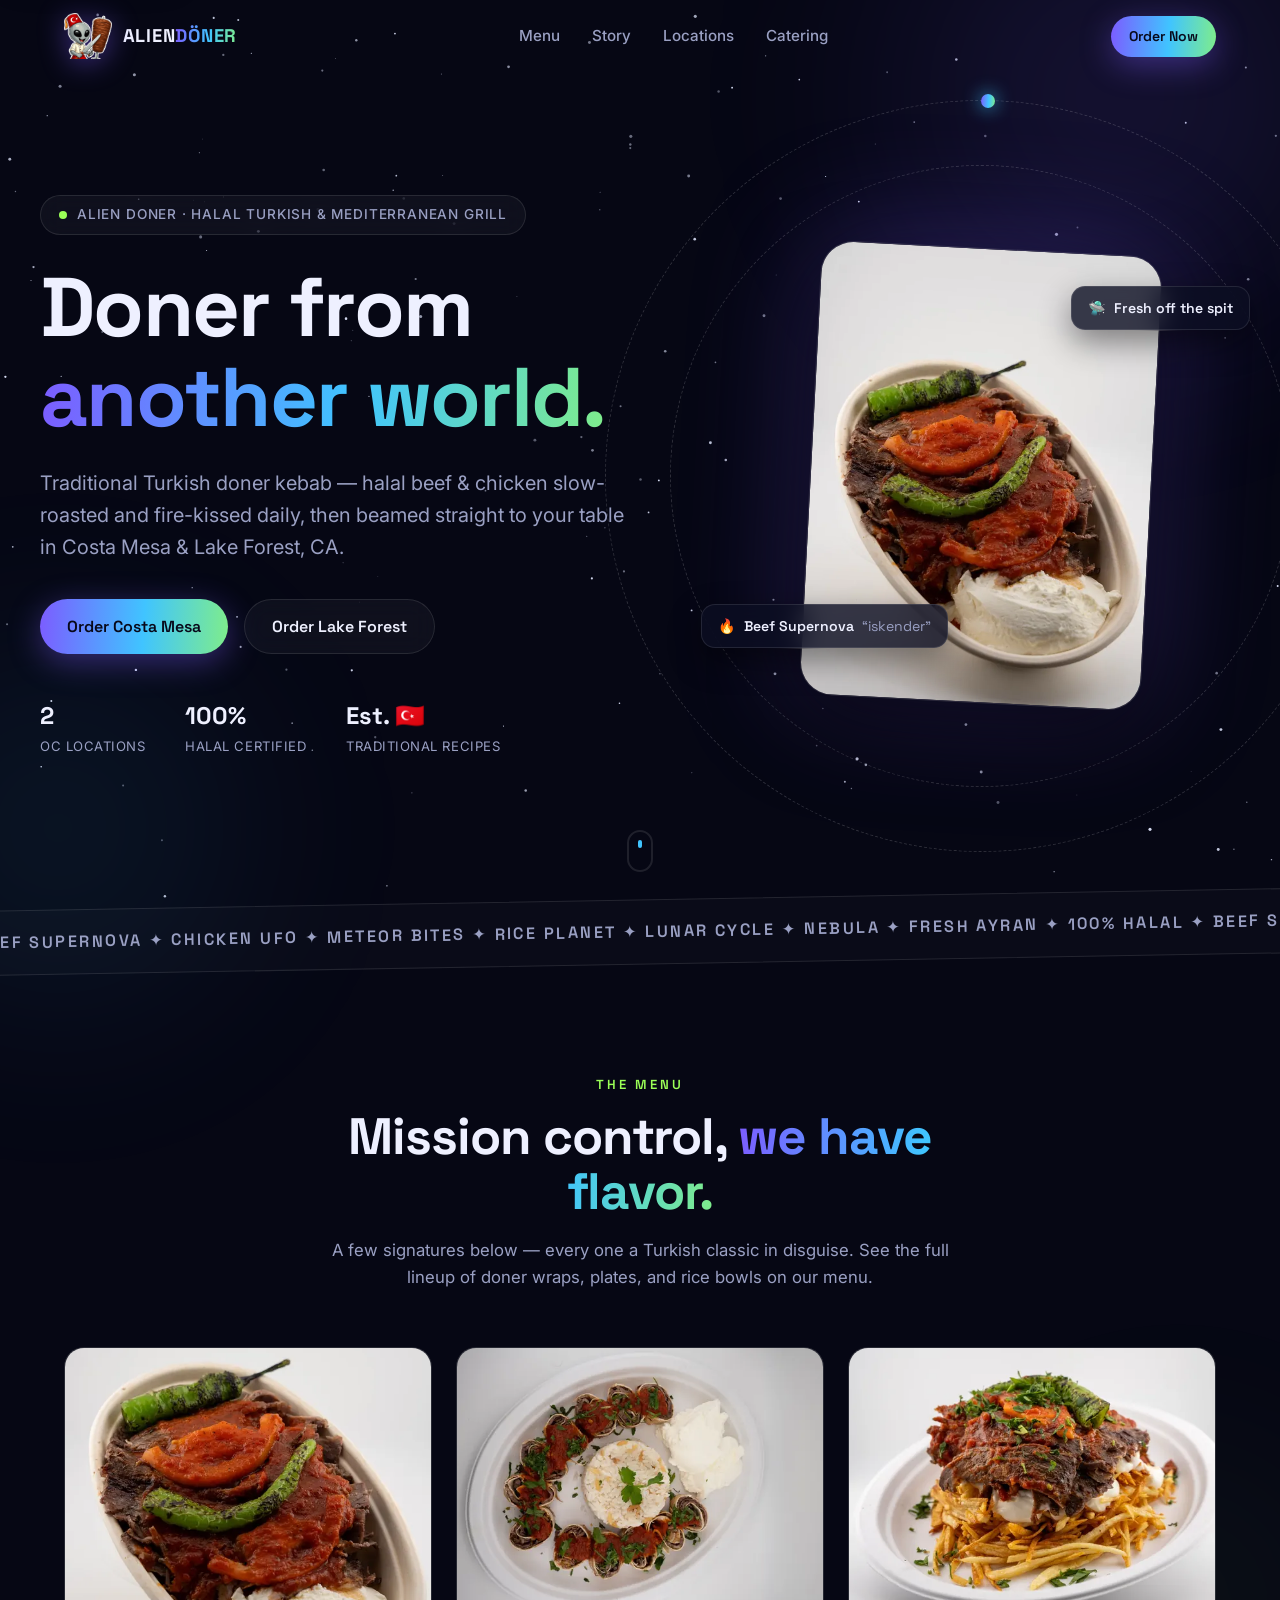
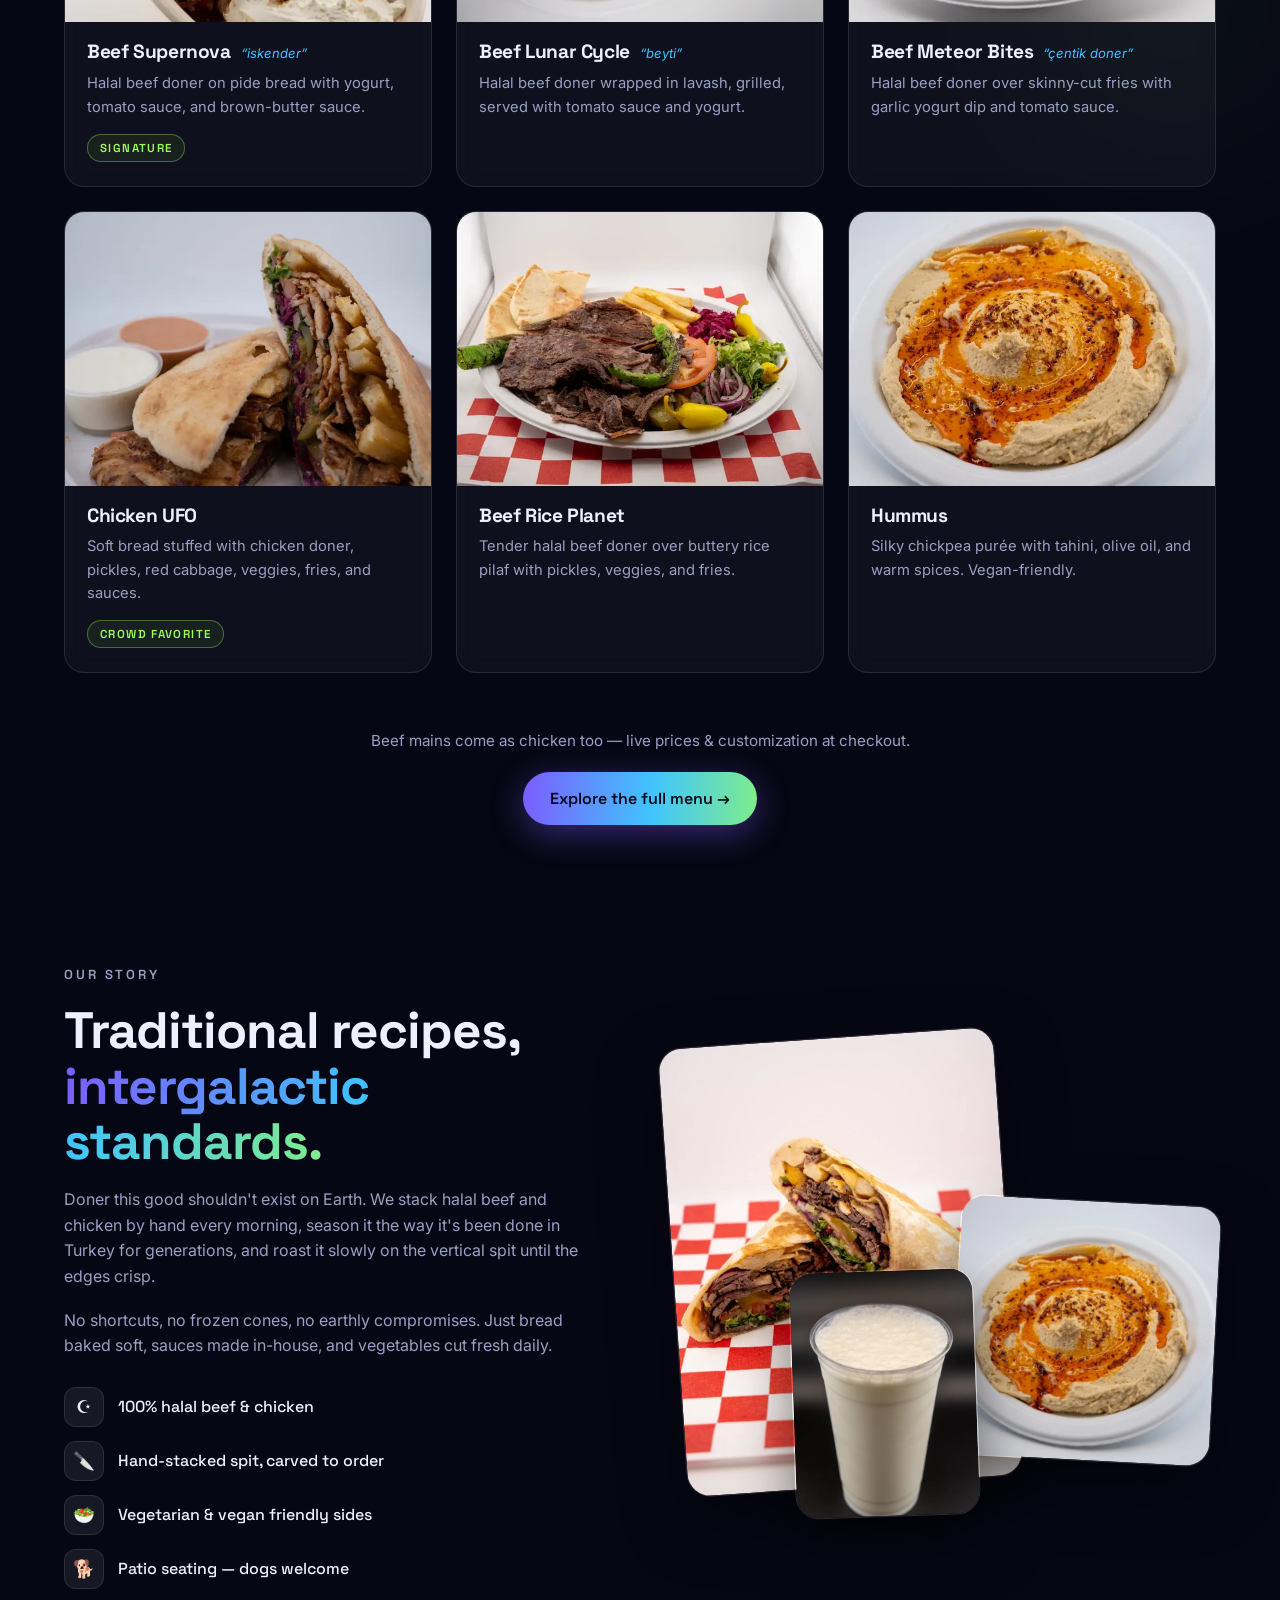
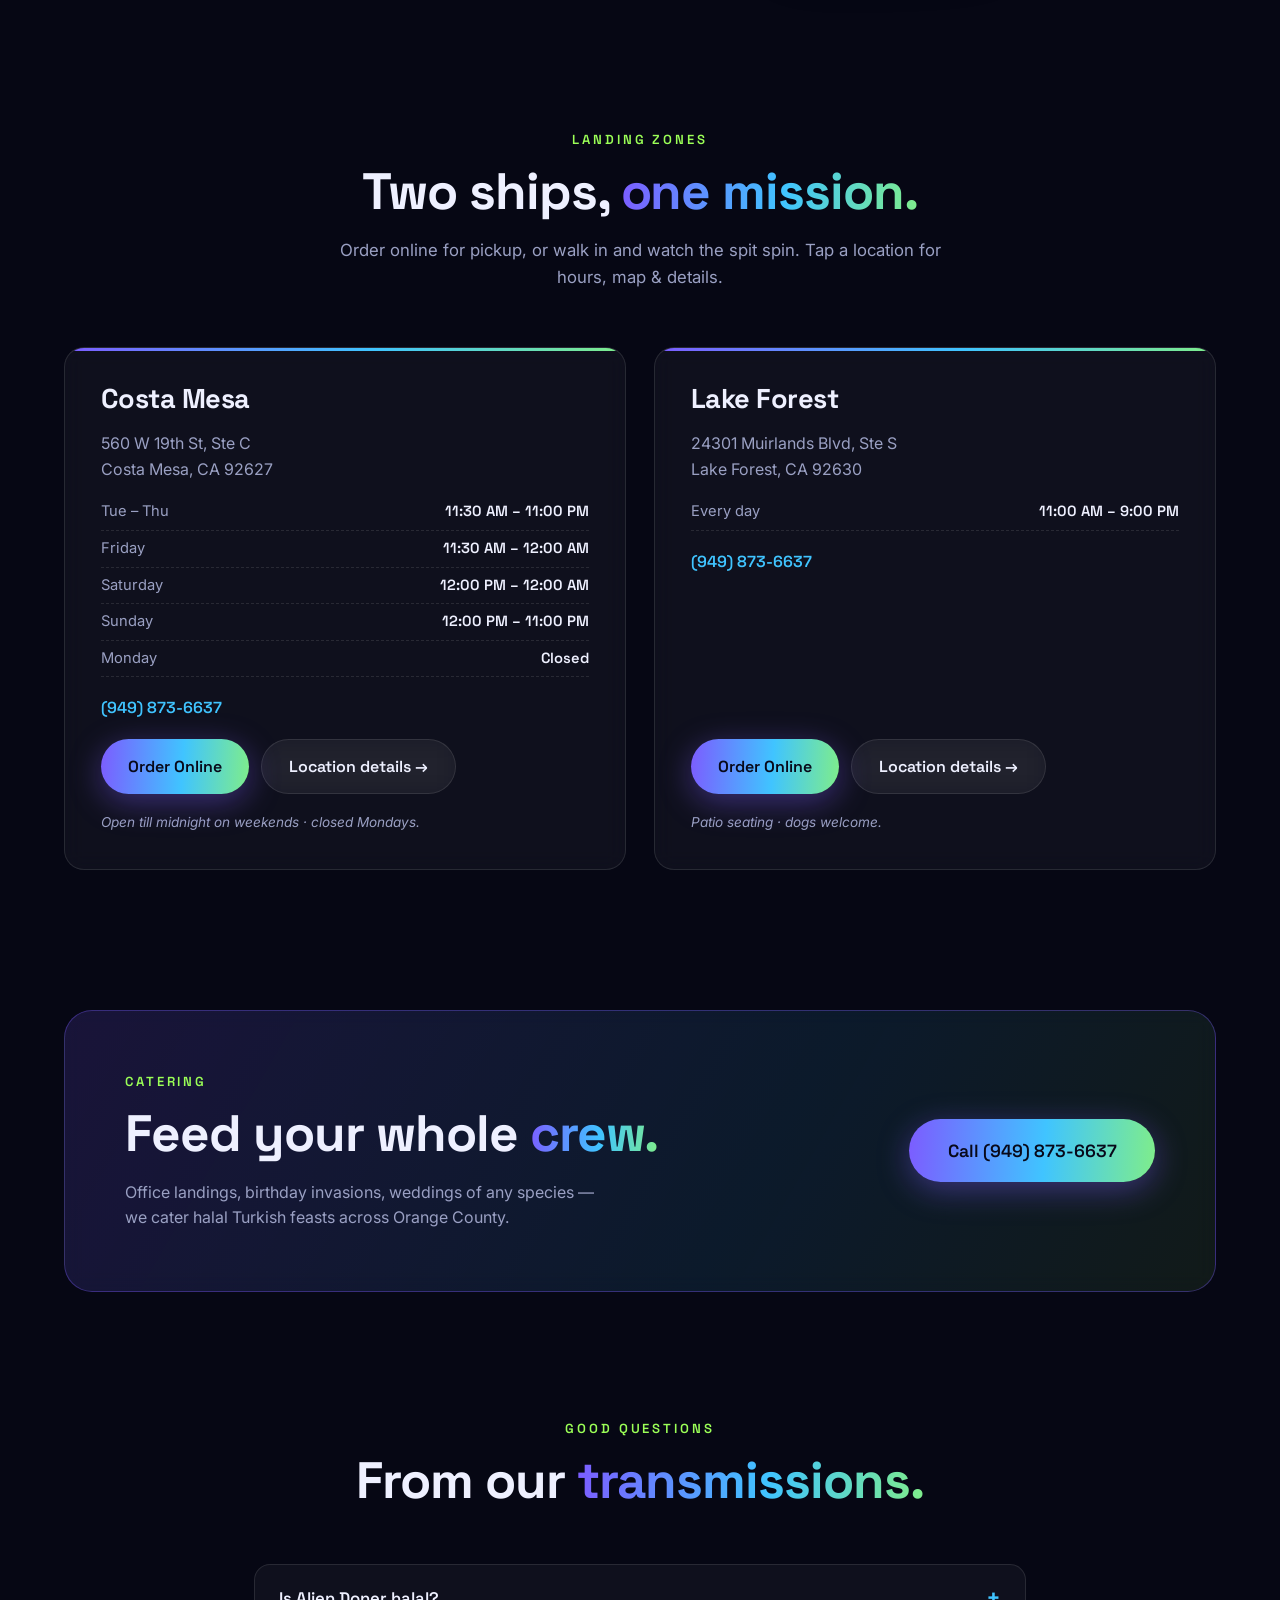
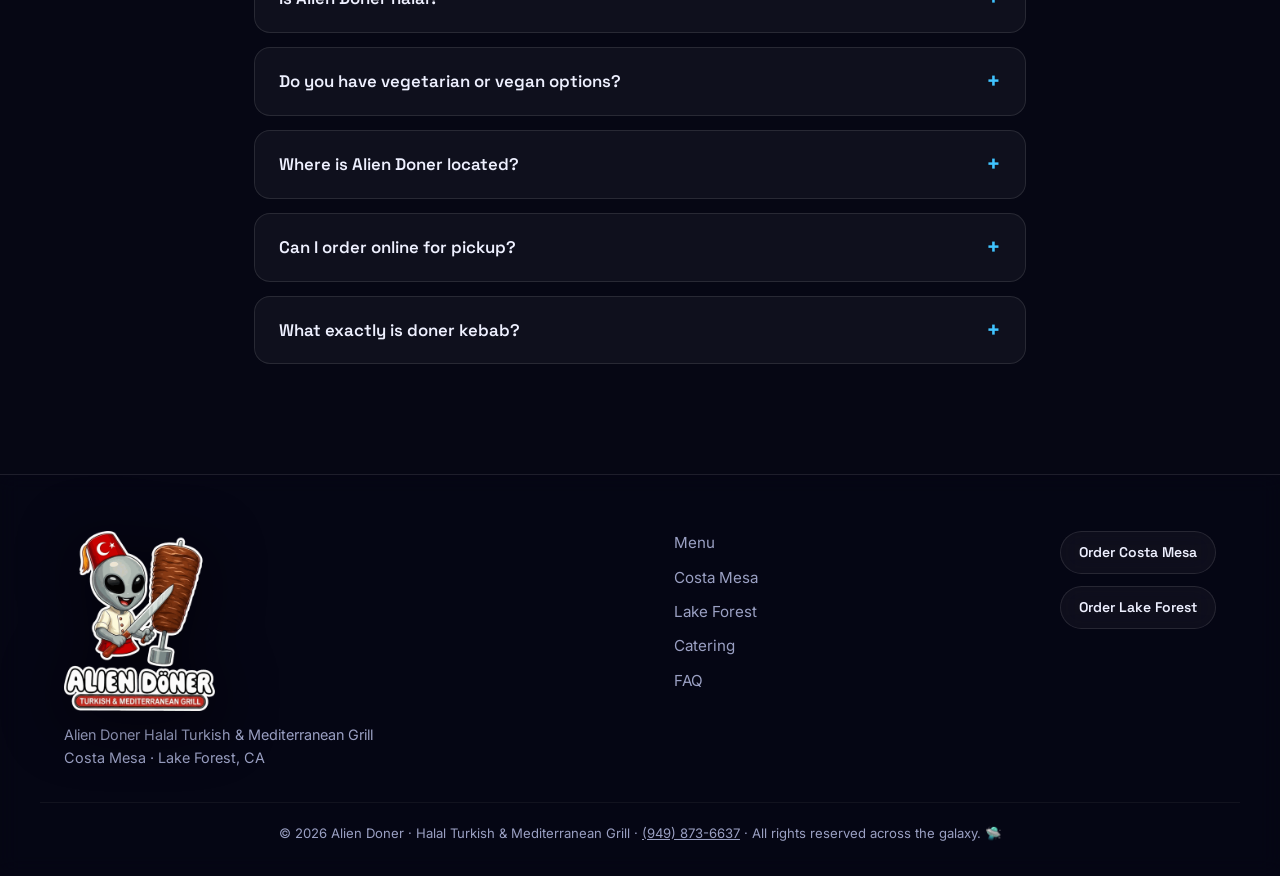
==== commit 5e0e5a38: "Simplify browser tab titles to a clean brand-first pattern Shorten each <title> so tabs read 'Alien " ====
--- a/index.html
+++ b/index.html
@@ -3,7 +3,7 @@
 <head>
   <meta charset="UTF-8">
   <meta name="viewport" content="width=device-width, initial-scale=1.0, maximum-scale=1.0, user-scalable=no, viewport-fit=cover">
-  <title>Alien Doner — Halal Turkish Doner &amp; Mediterranean Grill | Costa Mesa &amp; Lake Forest, CA</title>
+  <title>Alien Doner — Halal Turkish &amp; Mediterranean Grill</title>
   <meta name="description" content="Alien Doner serves 100% halal Turkish &amp; Mediterranean food — doner kebab, shawarma-style wraps, iskender, beyti &amp; rice plates — made with traditional recipes. Two Orange County locations in Costa Mesa &amp; Lake Forest, CA. Order online for pickup.">
   <link rel="canonical" href="https://aliendoner.com/">
   <meta name="theme-color" content="#060714">
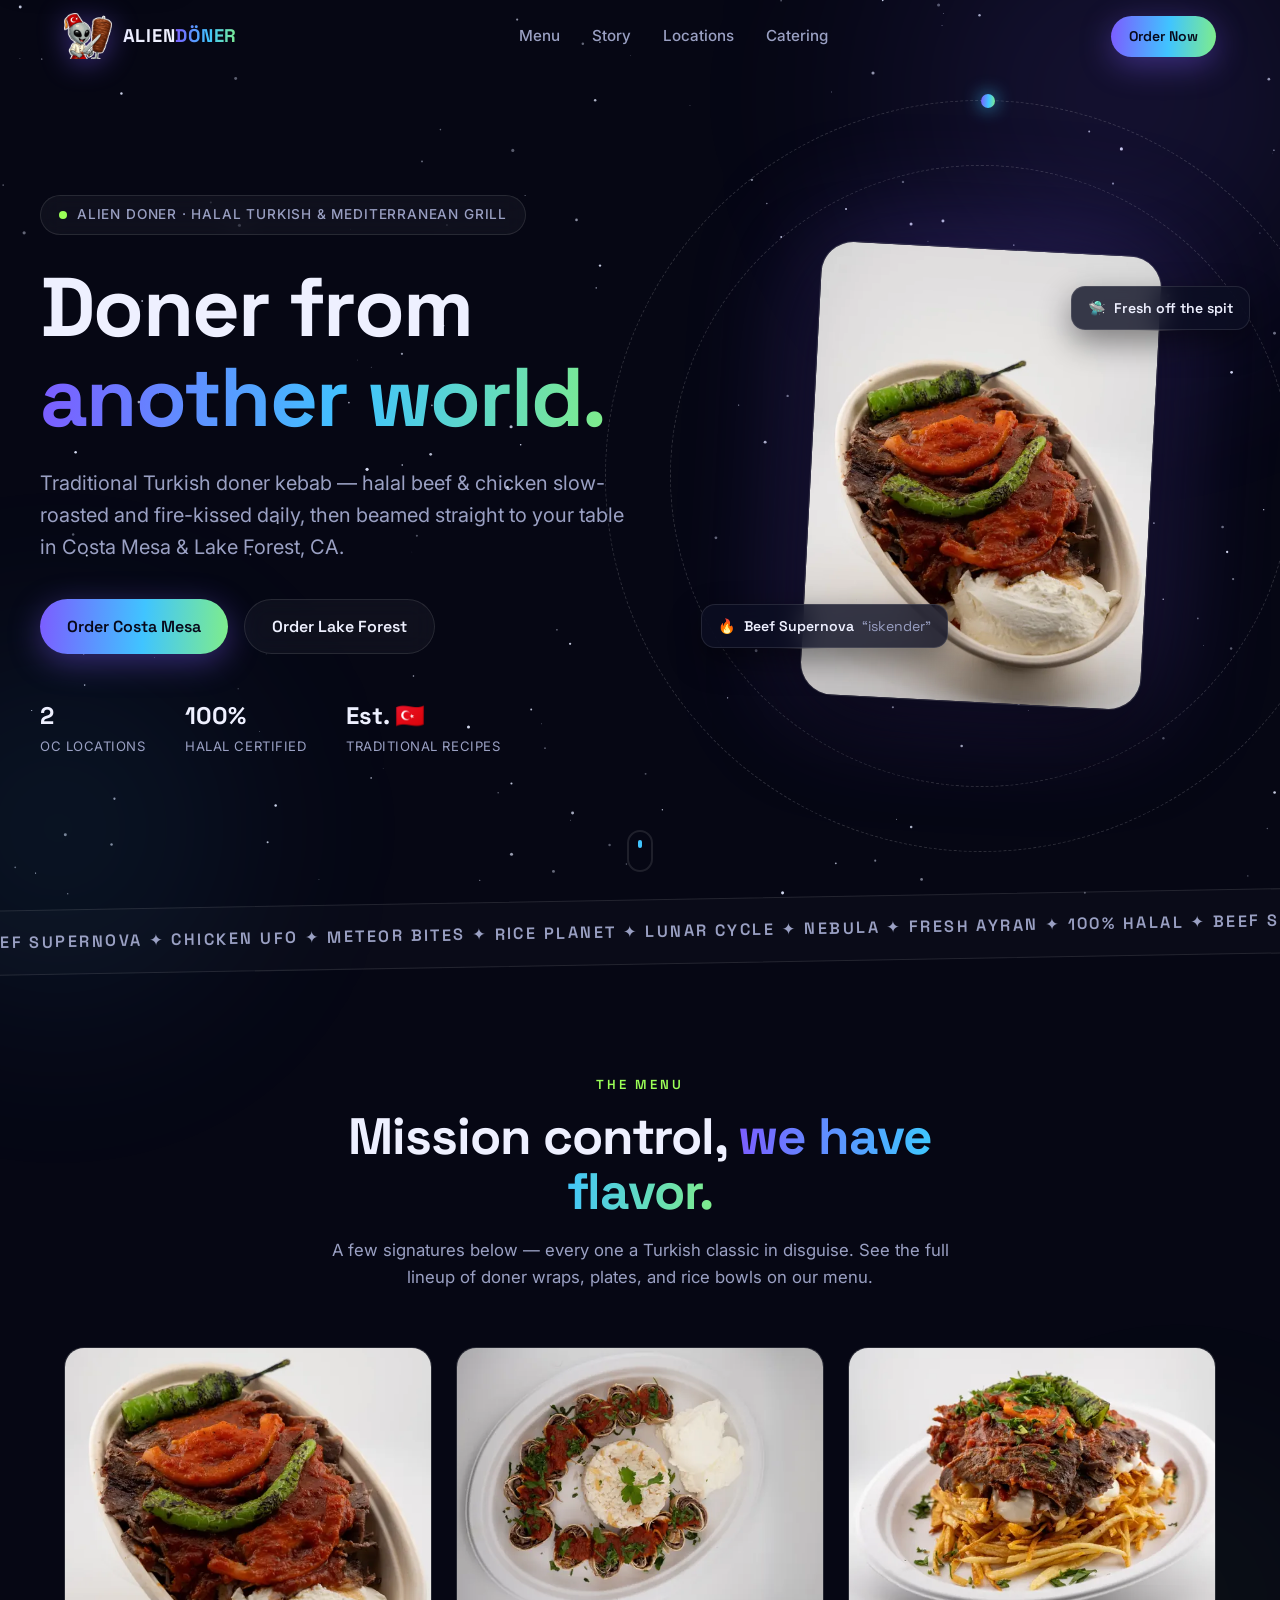
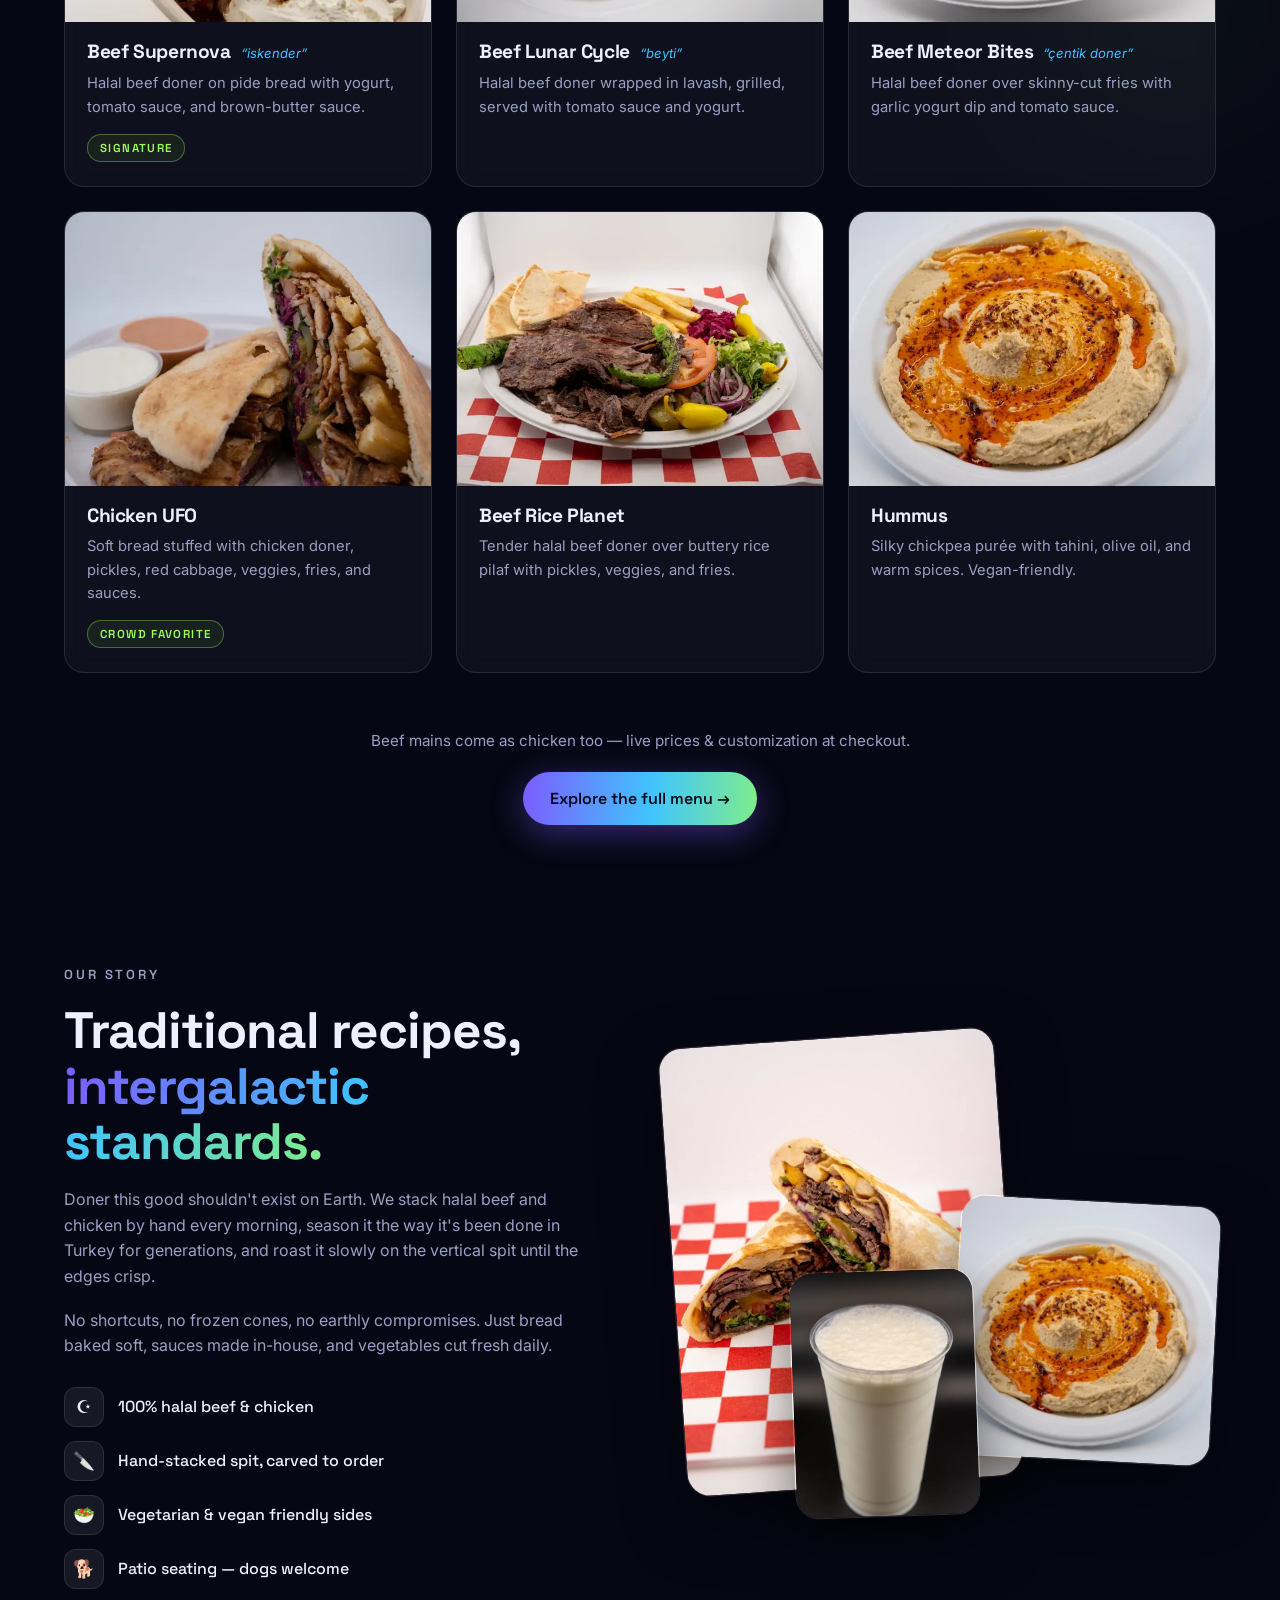
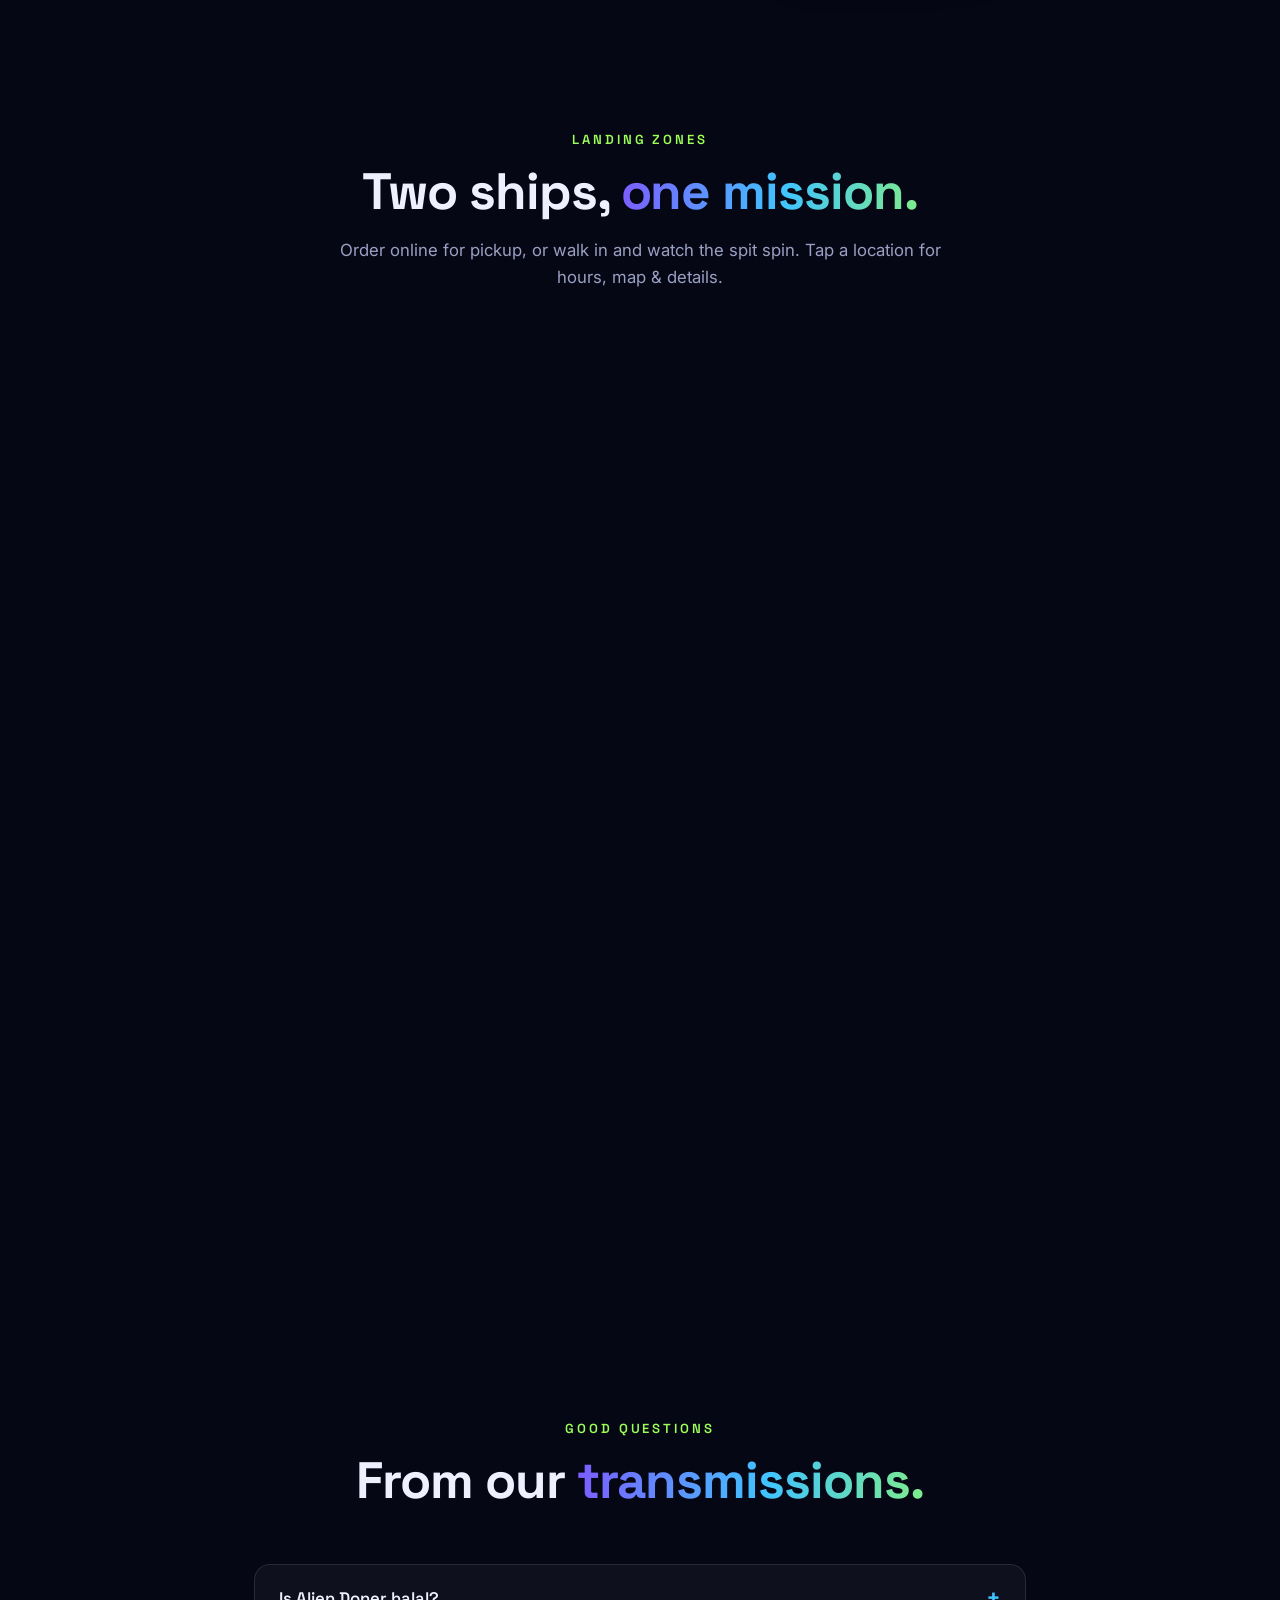
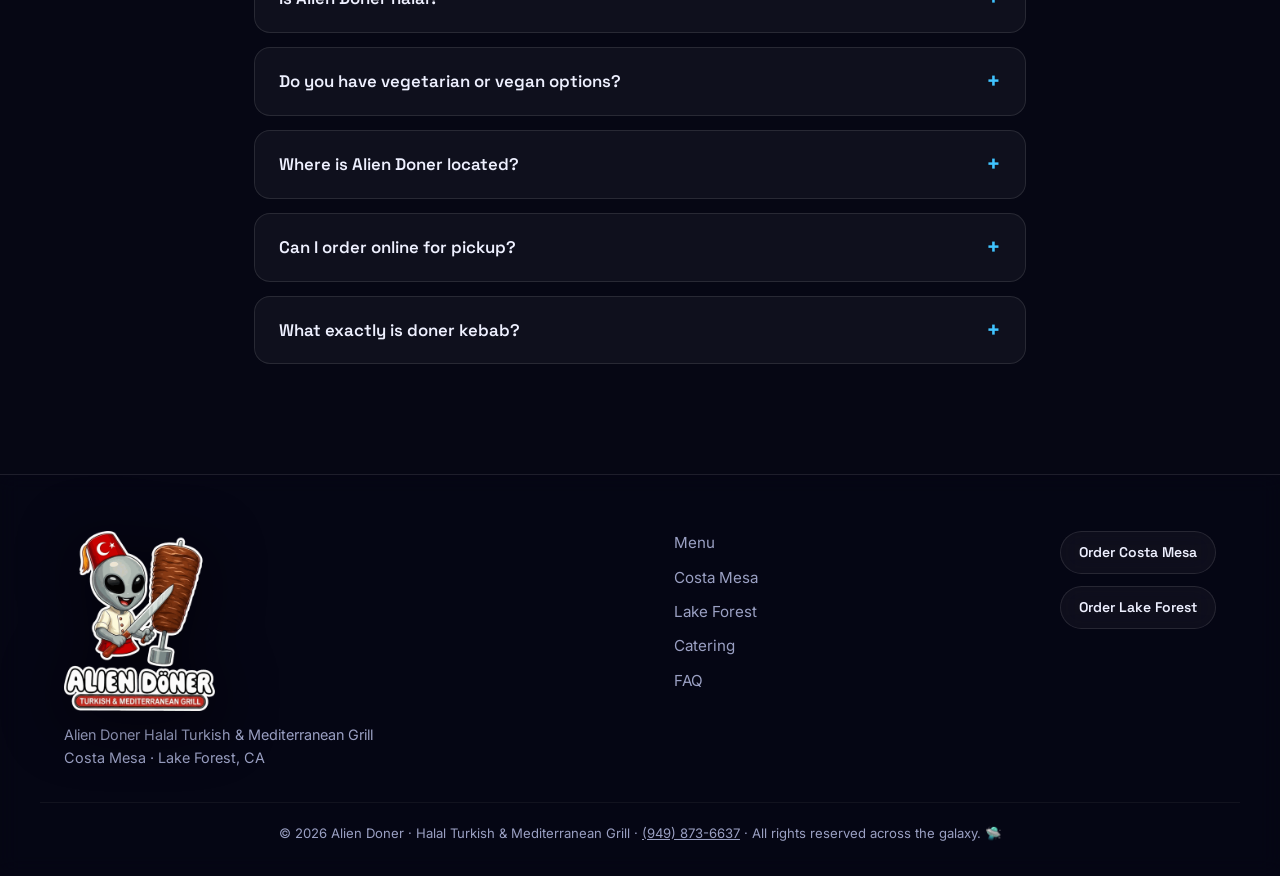
==== commit f5f0c506: "Add Google Search Console verification meta tag Co-Authored-By: Claude Opus 4.8 <noreply@anthropic.c" ====
--- a/index.html
+++ b/index.html
@@ -8,6 +8,7 @@
   <link rel="canonical" href="https://aliendoner.com/">
   <meta name="theme-color" content="#060714">
   <meta name="robots" content="index, follow, max-image-preview:large">
+  <meta name="google-site-verification" content="Bqpf-GqD9oDCOowIYyl5VQyZmdwiI-TTu6iW5_T50yw">
   <meta name="keywords" content="halal doner, doner kebab, Turkish food, Mediterranean grill, shawarma, iskender, Costa Mesa halal, Lake Forest halal, Orange County doner">
 
   <!-- Open Graph -->
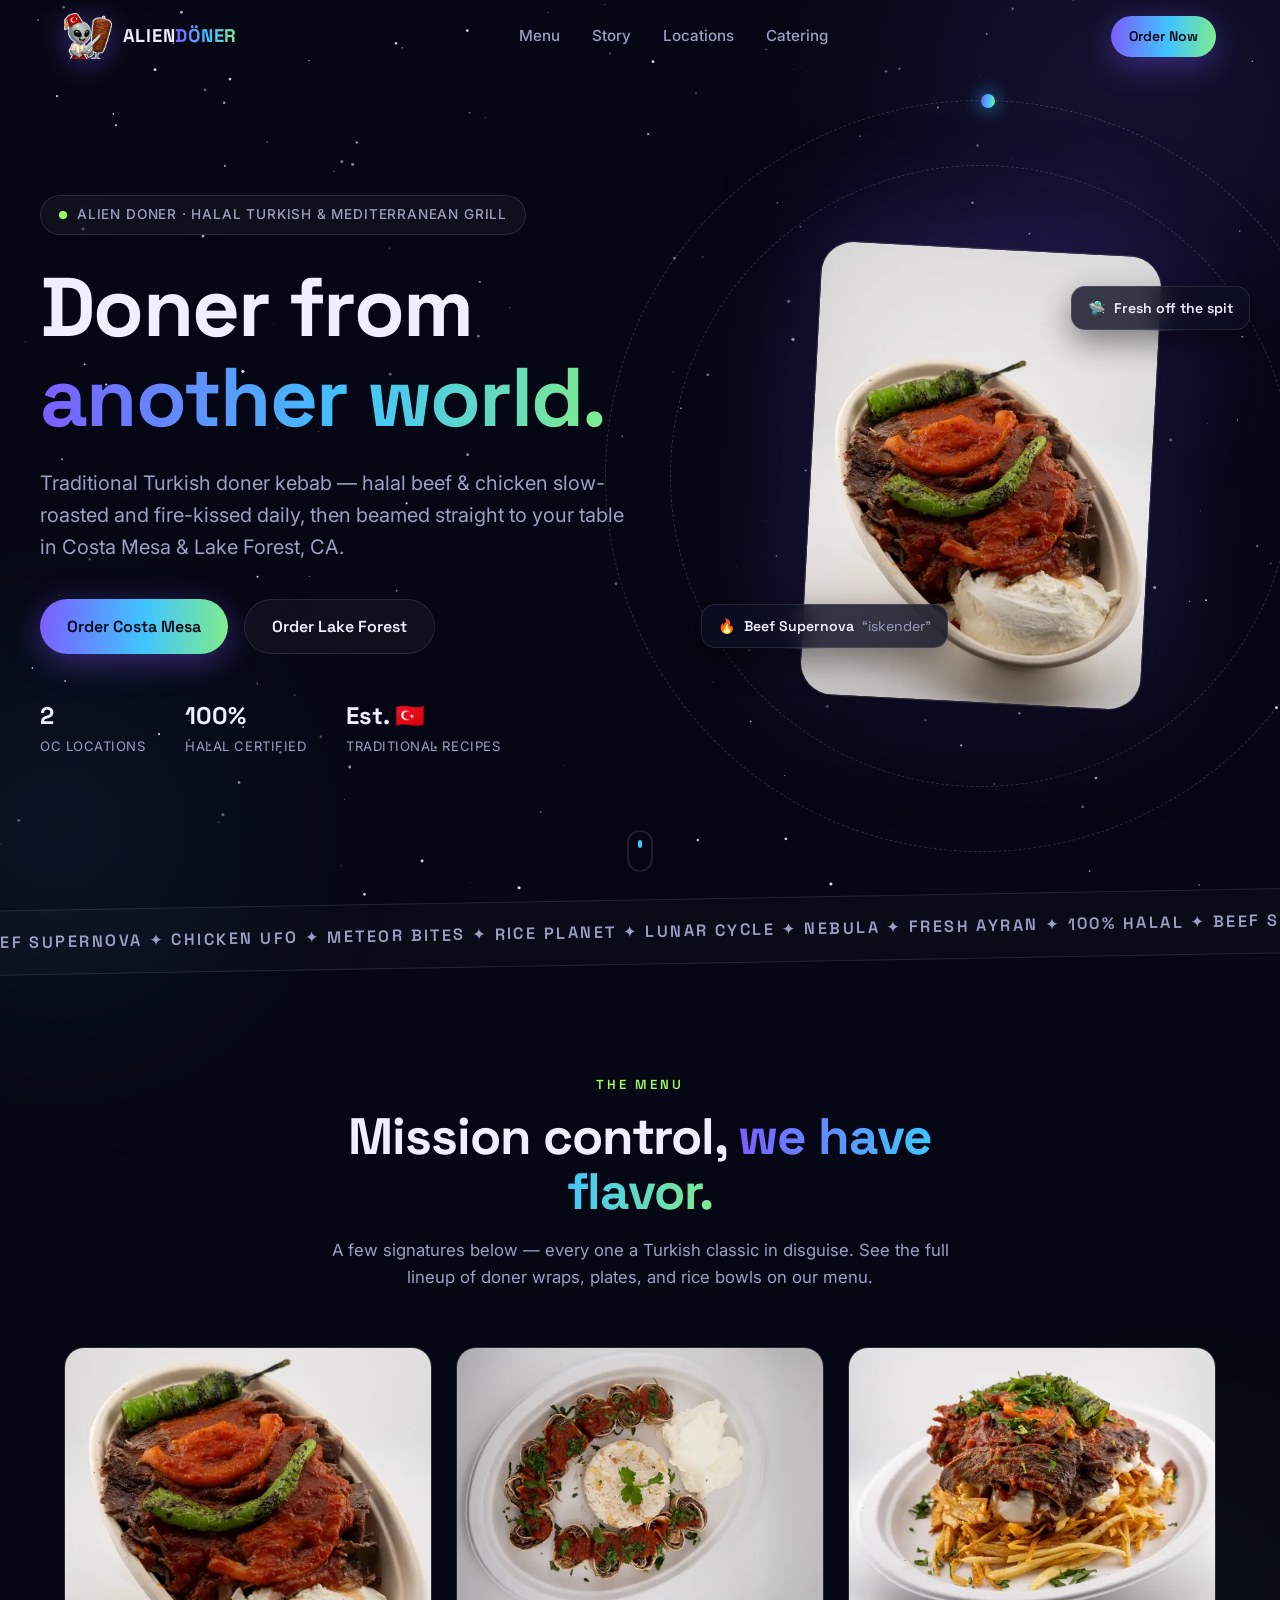
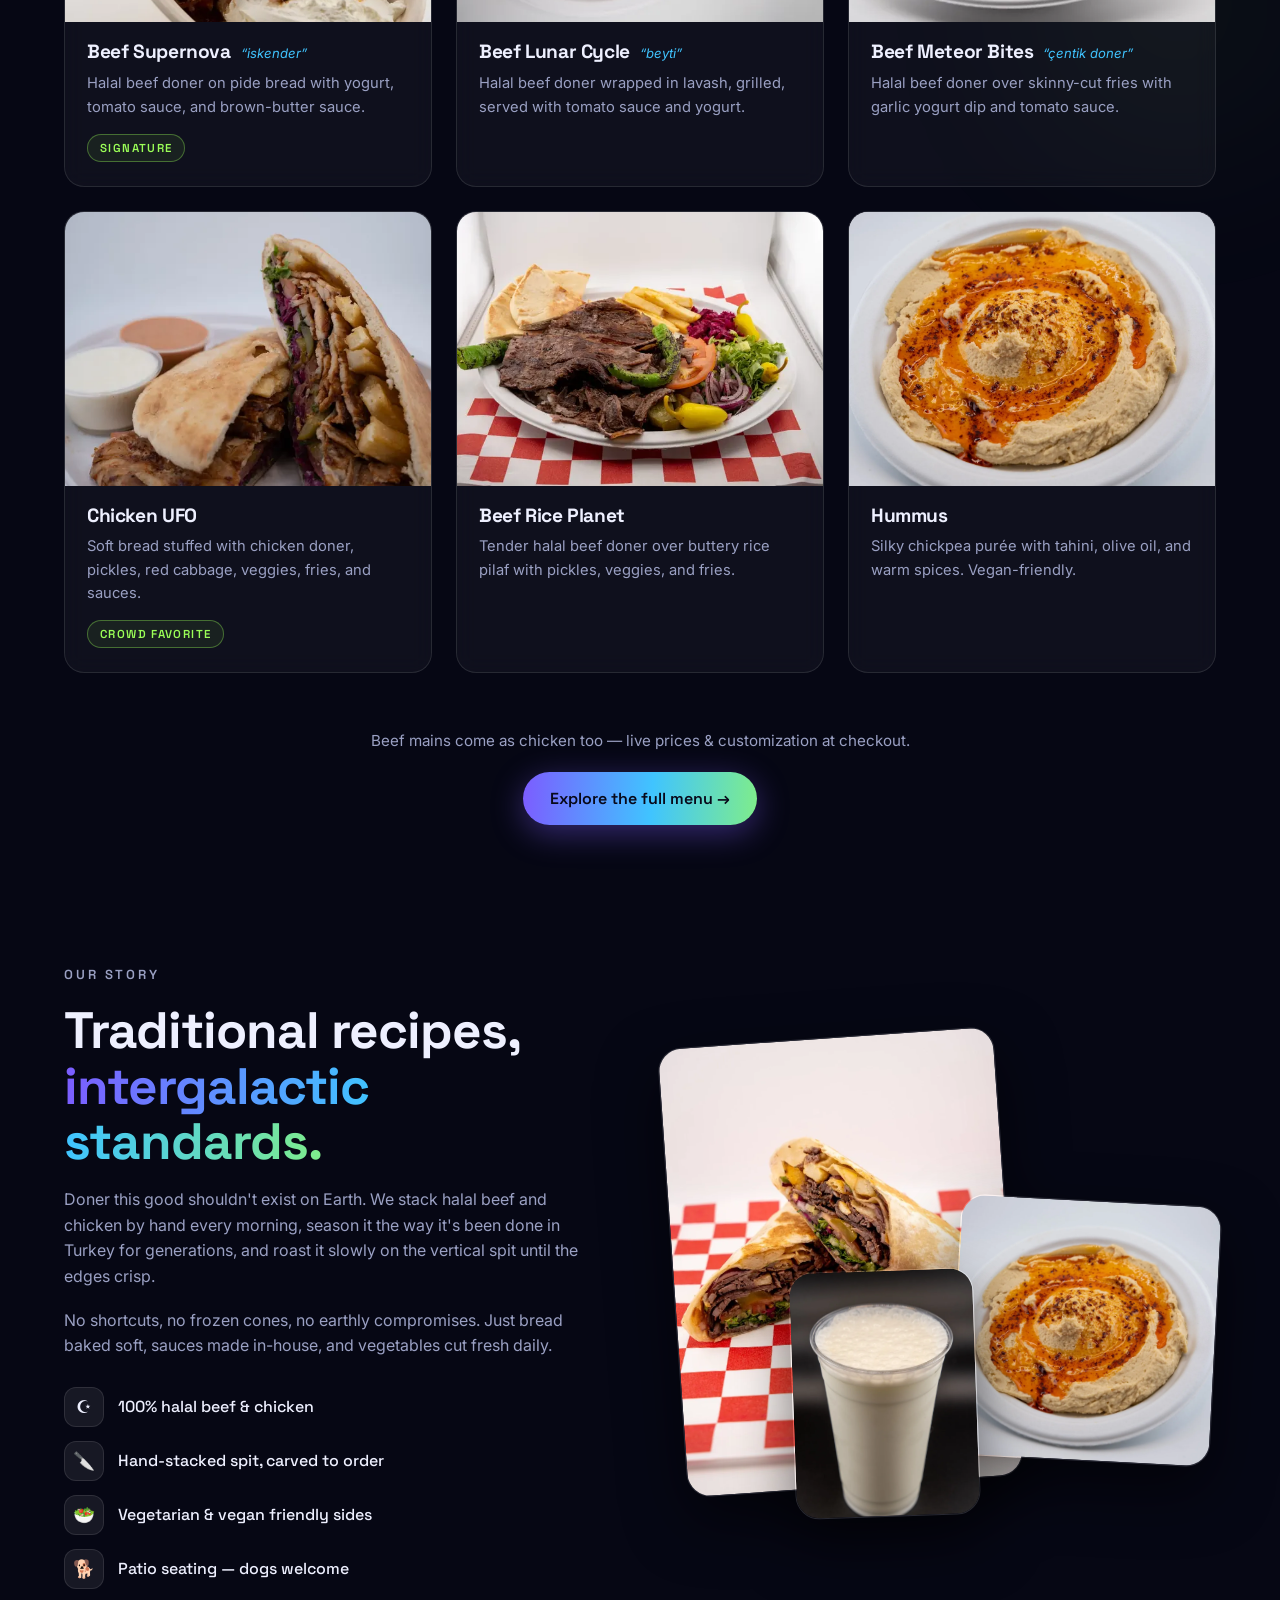
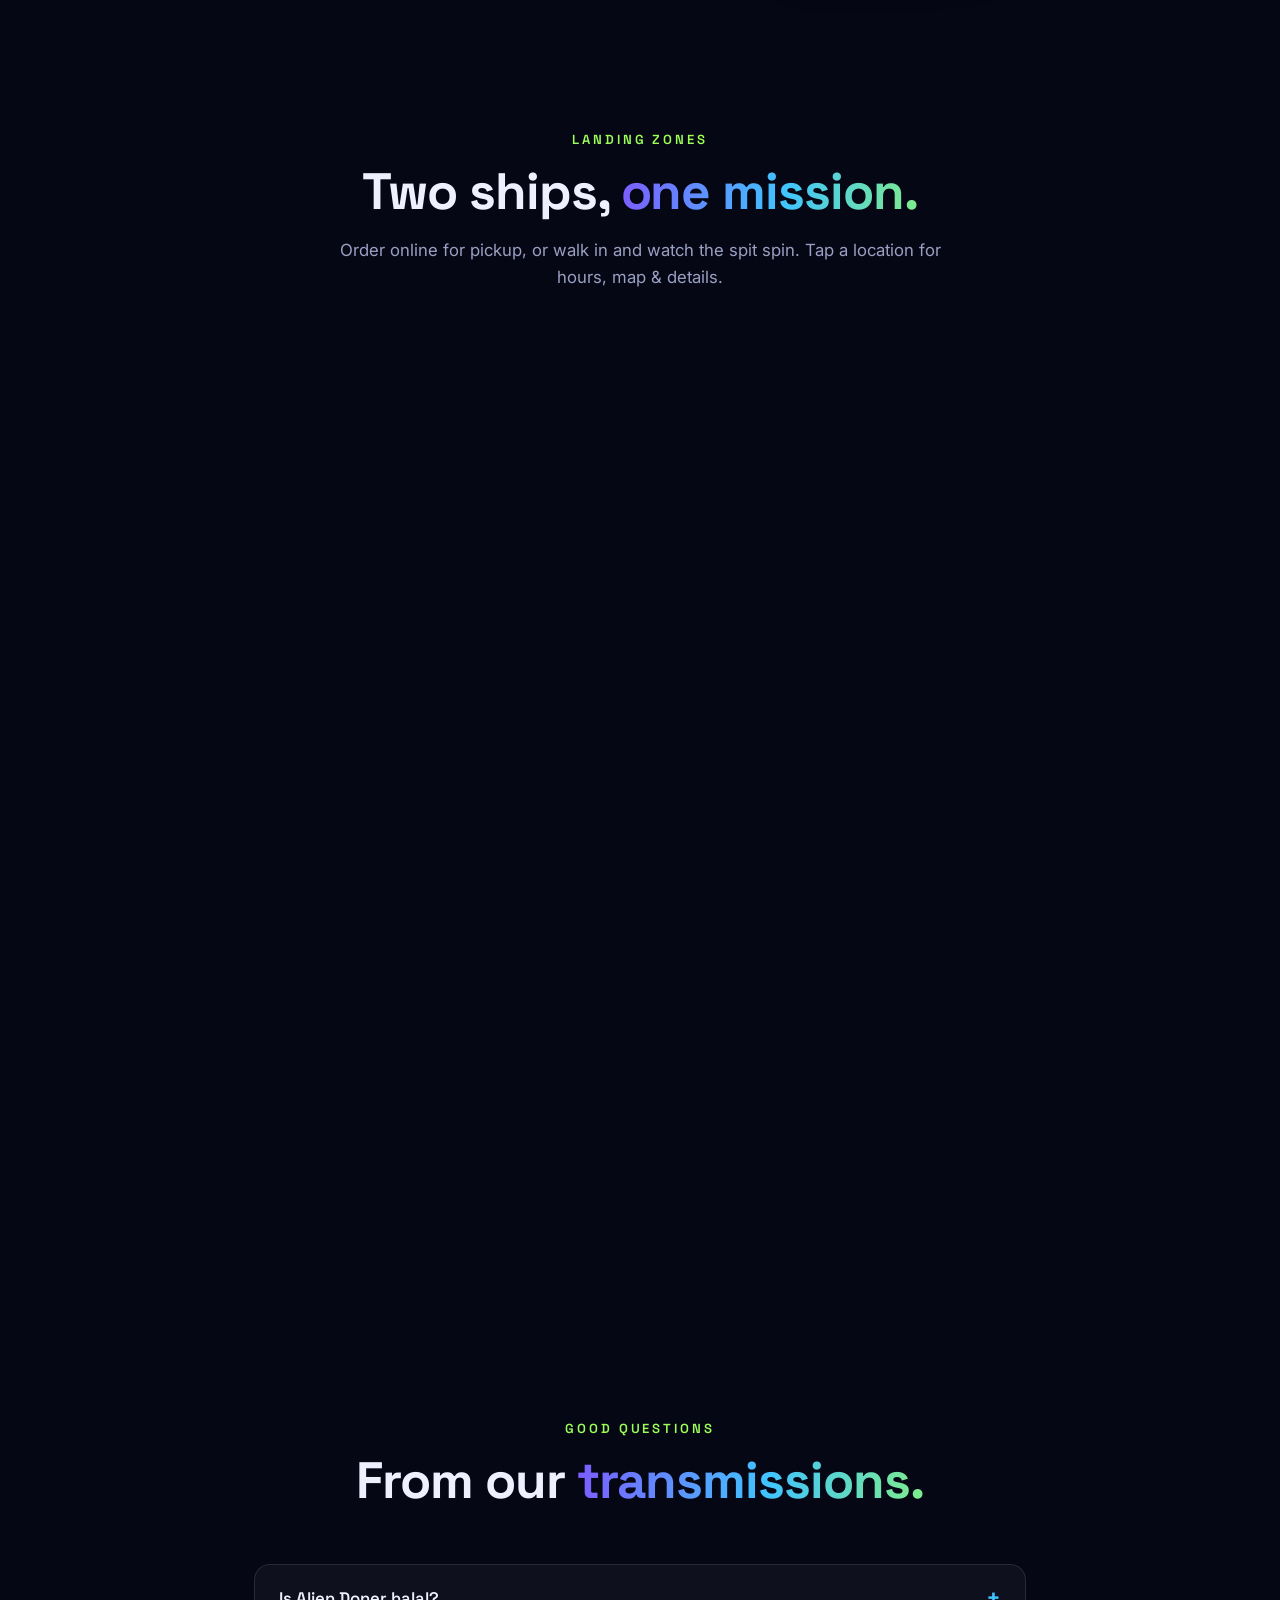
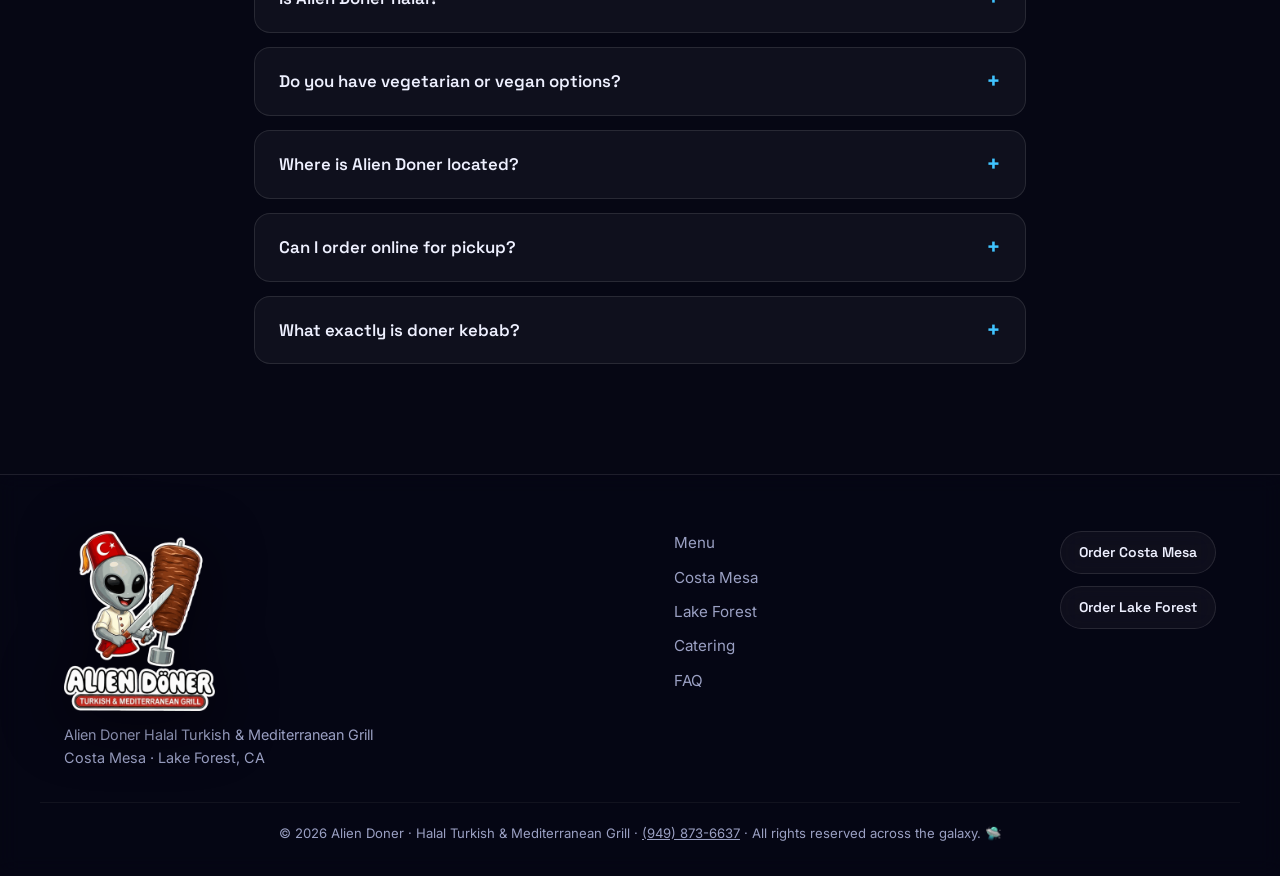
==== commit 283b02ec: "Update Google Search Console verification token (www URL-prefix property) Co-Authored-By: Claude Opu" ====
--- a/index.html
+++ b/index.html
@@ -8,7 +8,7 @@
   <link rel="canonical" href="https://aliendoner.com/">
   <meta name="theme-color" content="#060714">
   <meta name="robots" content="index, follow, max-image-preview:large">
-  <meta name="google-site-verification" content="Bqpf-GqD9oDCOowIYyl5VQyZmdwiI-TTu6iW5_T50yw">
+  <meta name="google-site-verification" content="ziHcUoqwTZ20JGK7GlnmFR_6cvTbEqophAIUuutIYBk">
   <meta name="keywords" content="halal doner, doner kebab, Turkish food, Mediterranean grill, shawarma, iskender, Costa Mesa halal, Lake Forest halal, Orange County doner">
 
   <!-- Open Graph -->
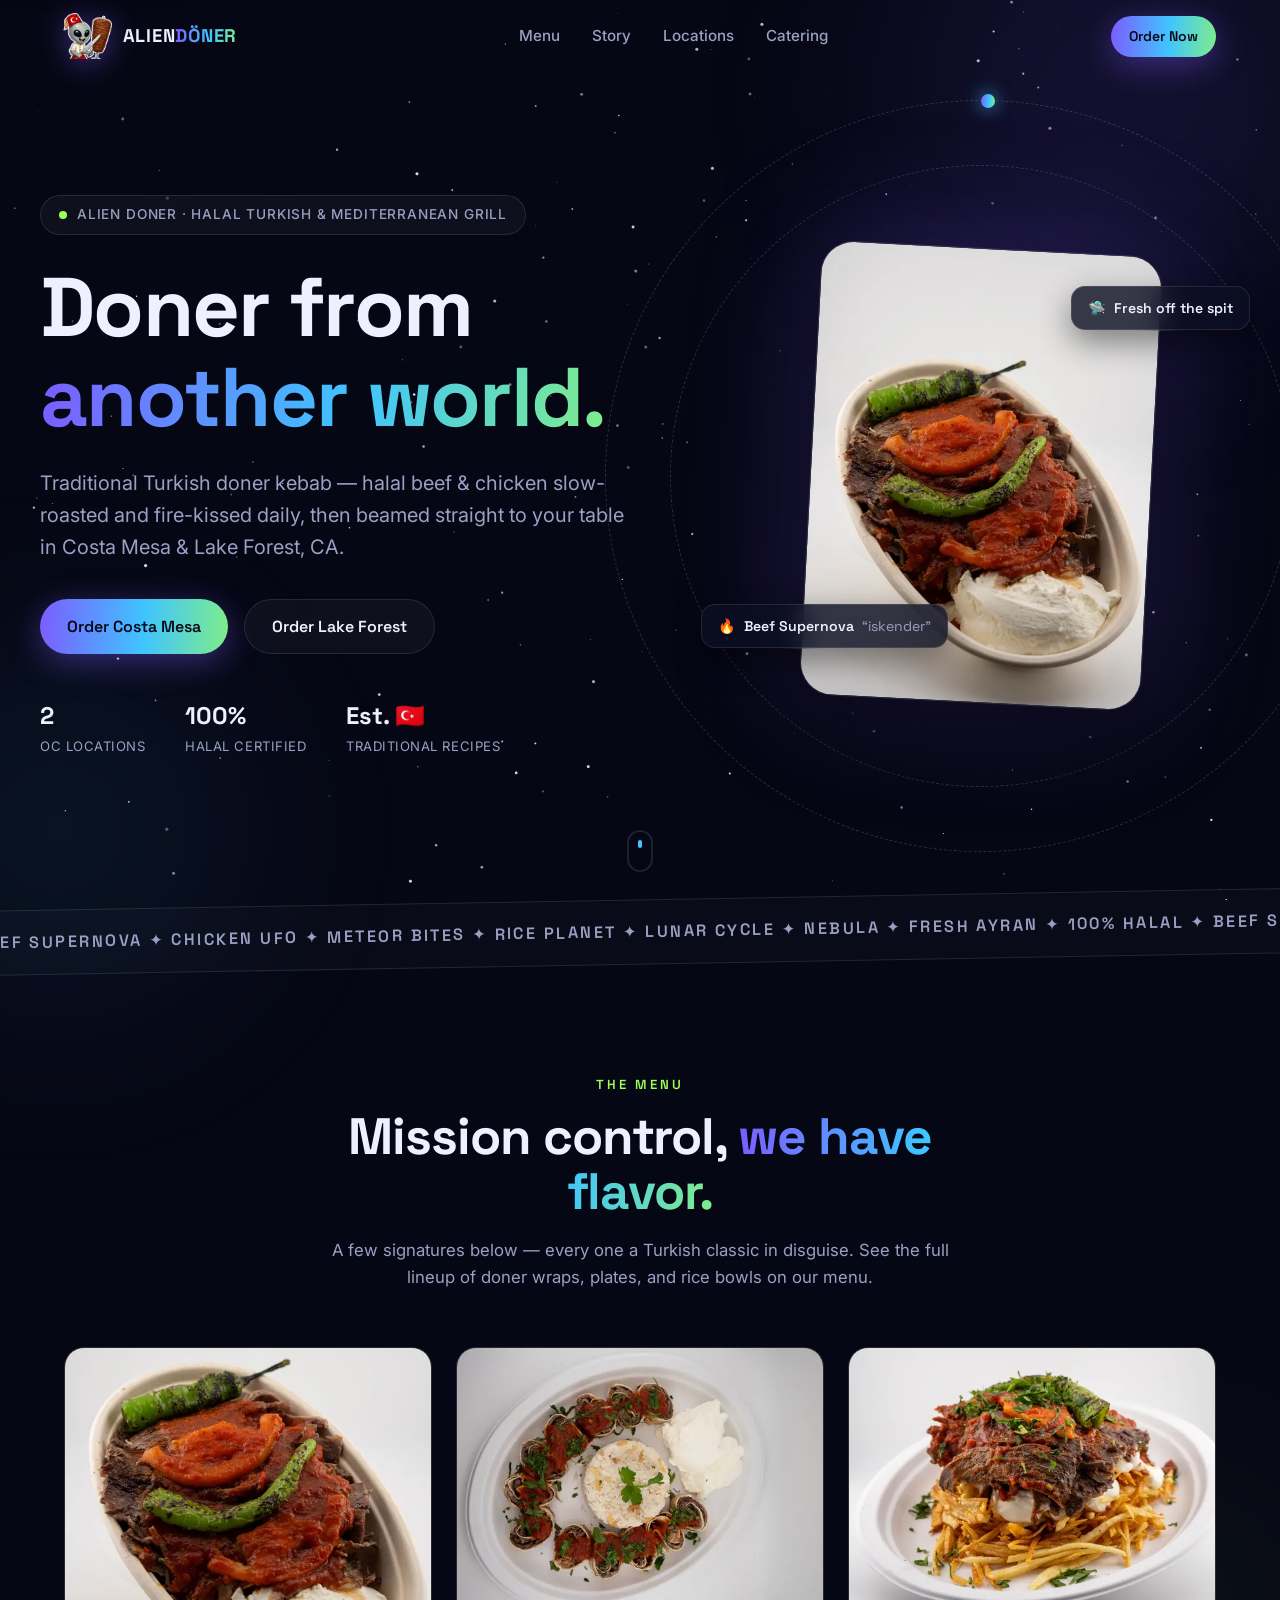
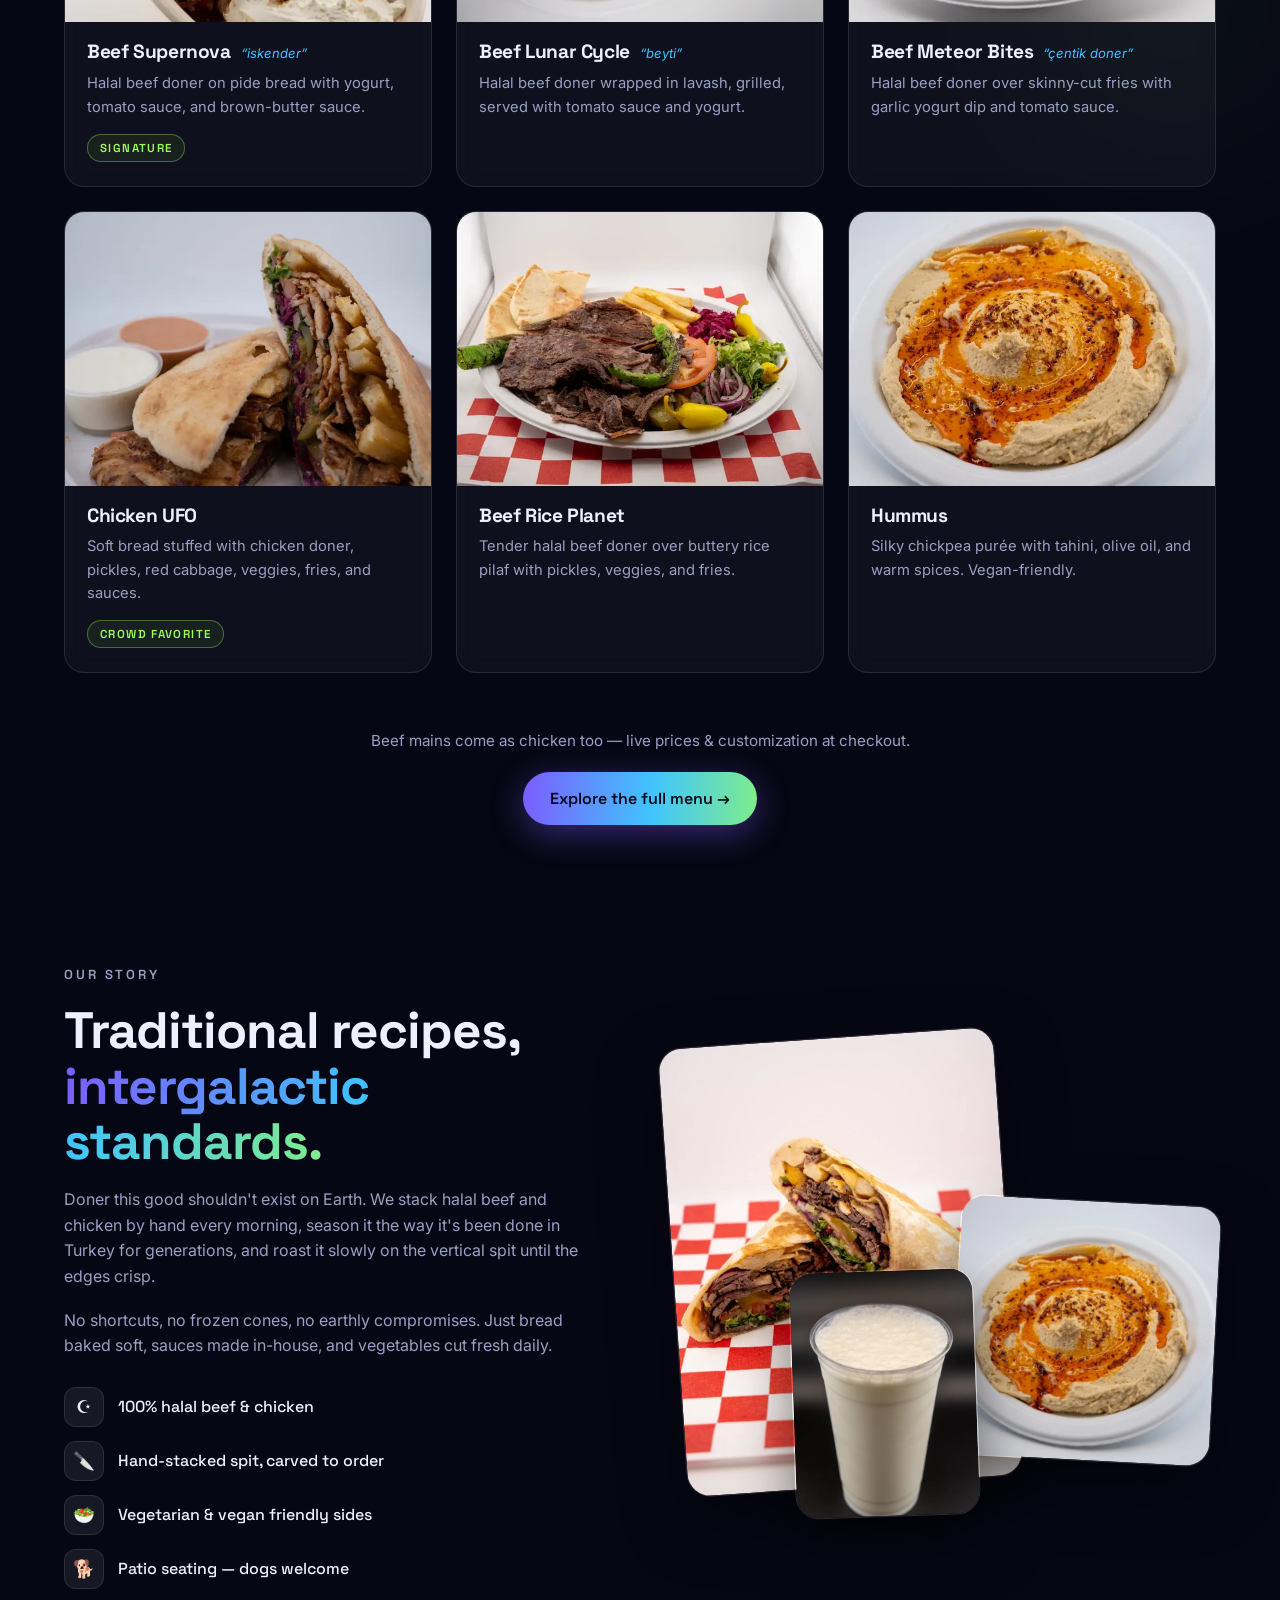
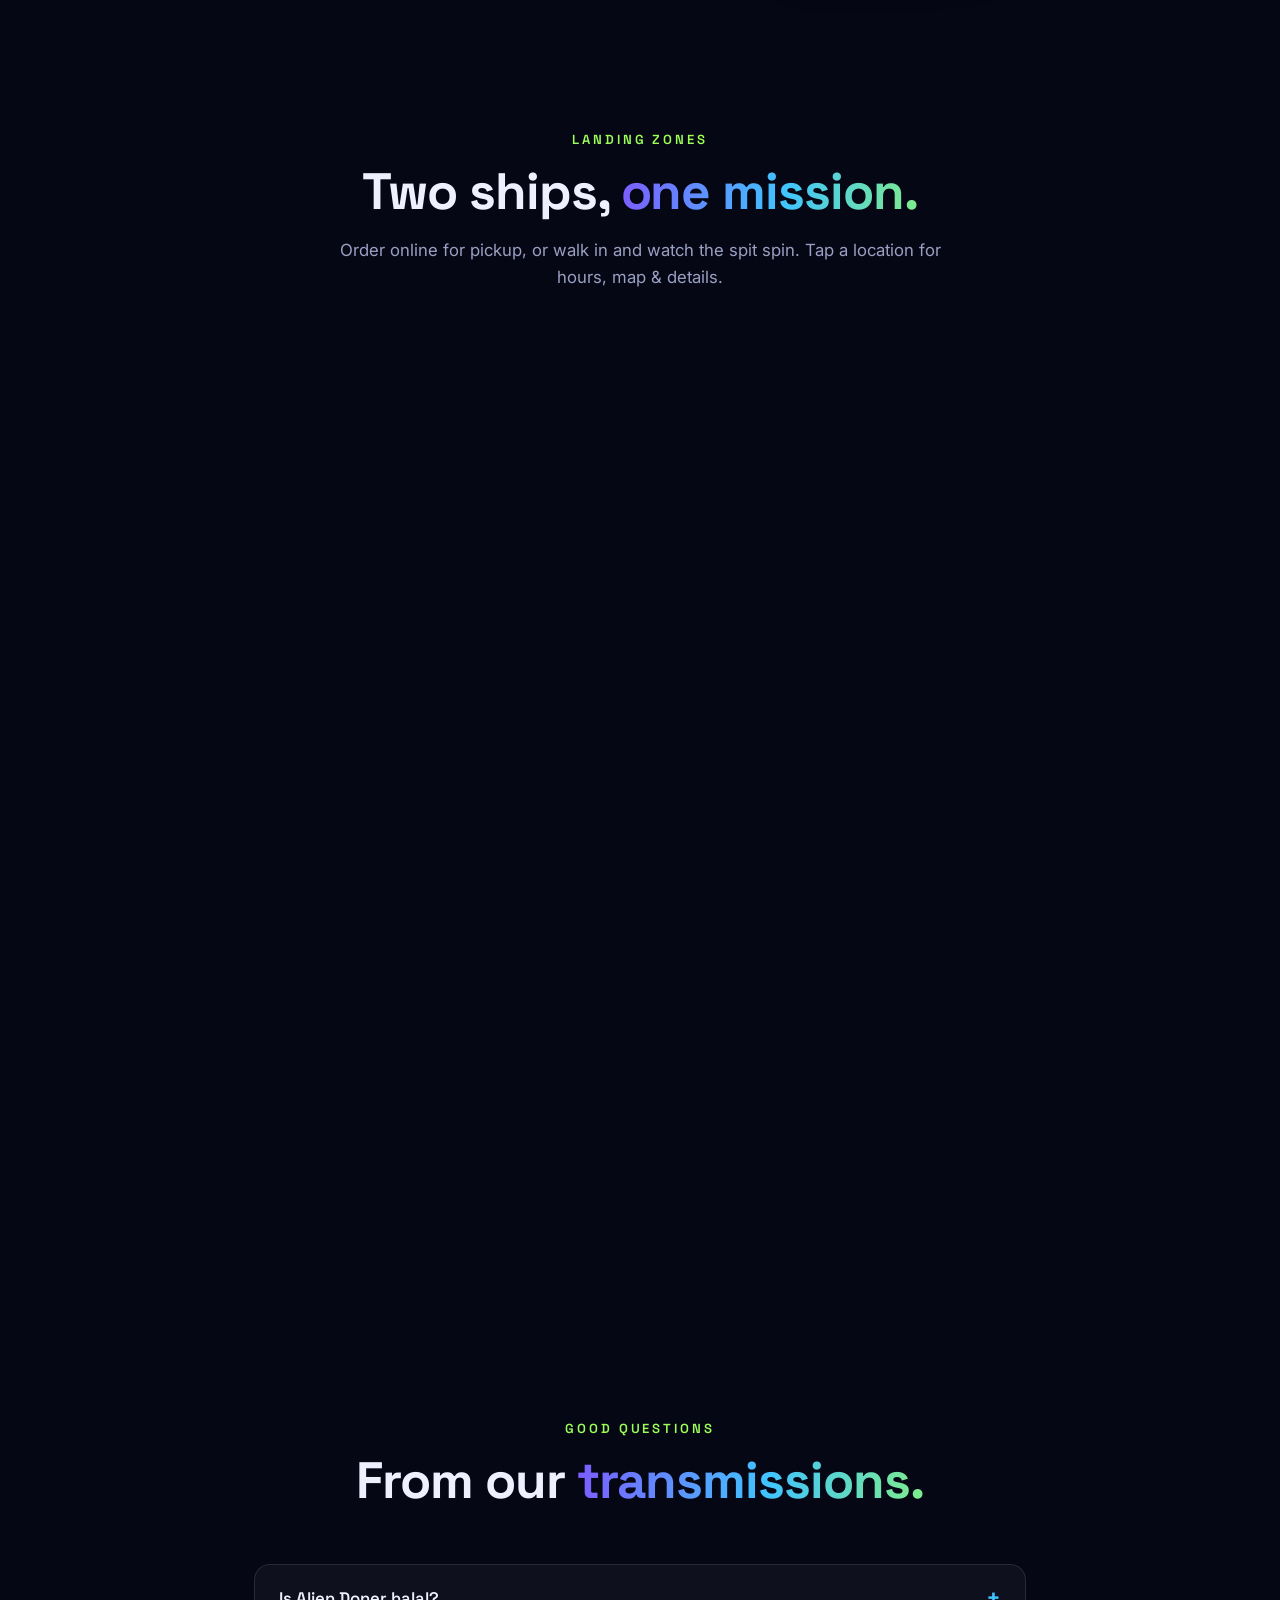
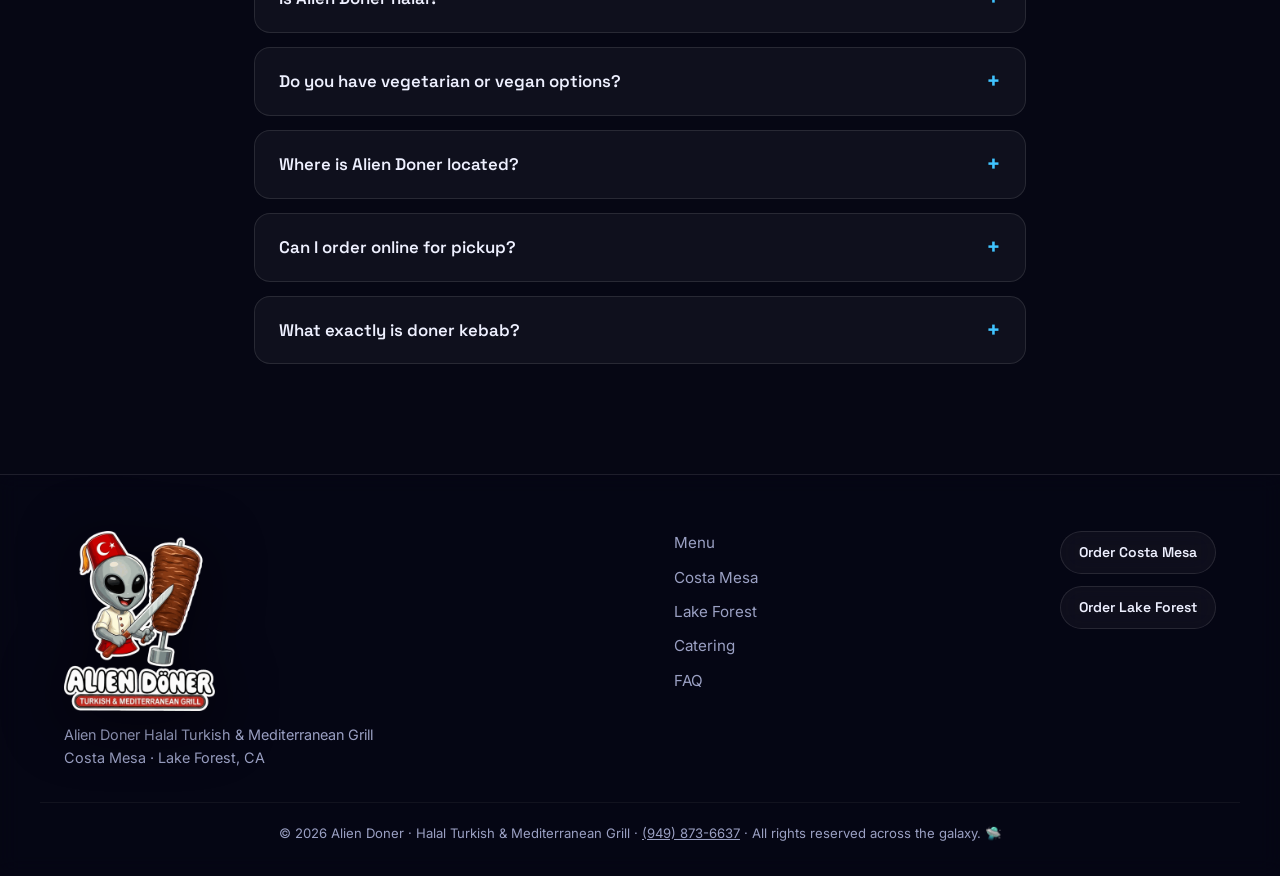
==== commit c1fa01ed: "Add Google Analytics 4 with call, directions and order events aliendoner.com had no analytics, so vi" ====
--- a/index.html
+++ b/index.html
@@ -125,6 +125,14 @@
     ]
   }
   </script>
+  <!-- Google Analytics 4 (account "Alien Doner", property 560664026). Click events: js/main.js -->
+  <script async src="https://www.googletagmanager.com/gtag/js?id=G-2M42JNNVN8"></script>
+  <script>
+    window.dataLayer = window.dataLayer || [];
+    function gtag(){dataLayer.push(arguments);}
+    gtag('js', new Date());
+    gtag('config', 'G-2M42JNNVN8');
+  </script>
 </head>
 <body id="top">
   <a class="skip-link" href="#maincontent">Skip to content</a>
